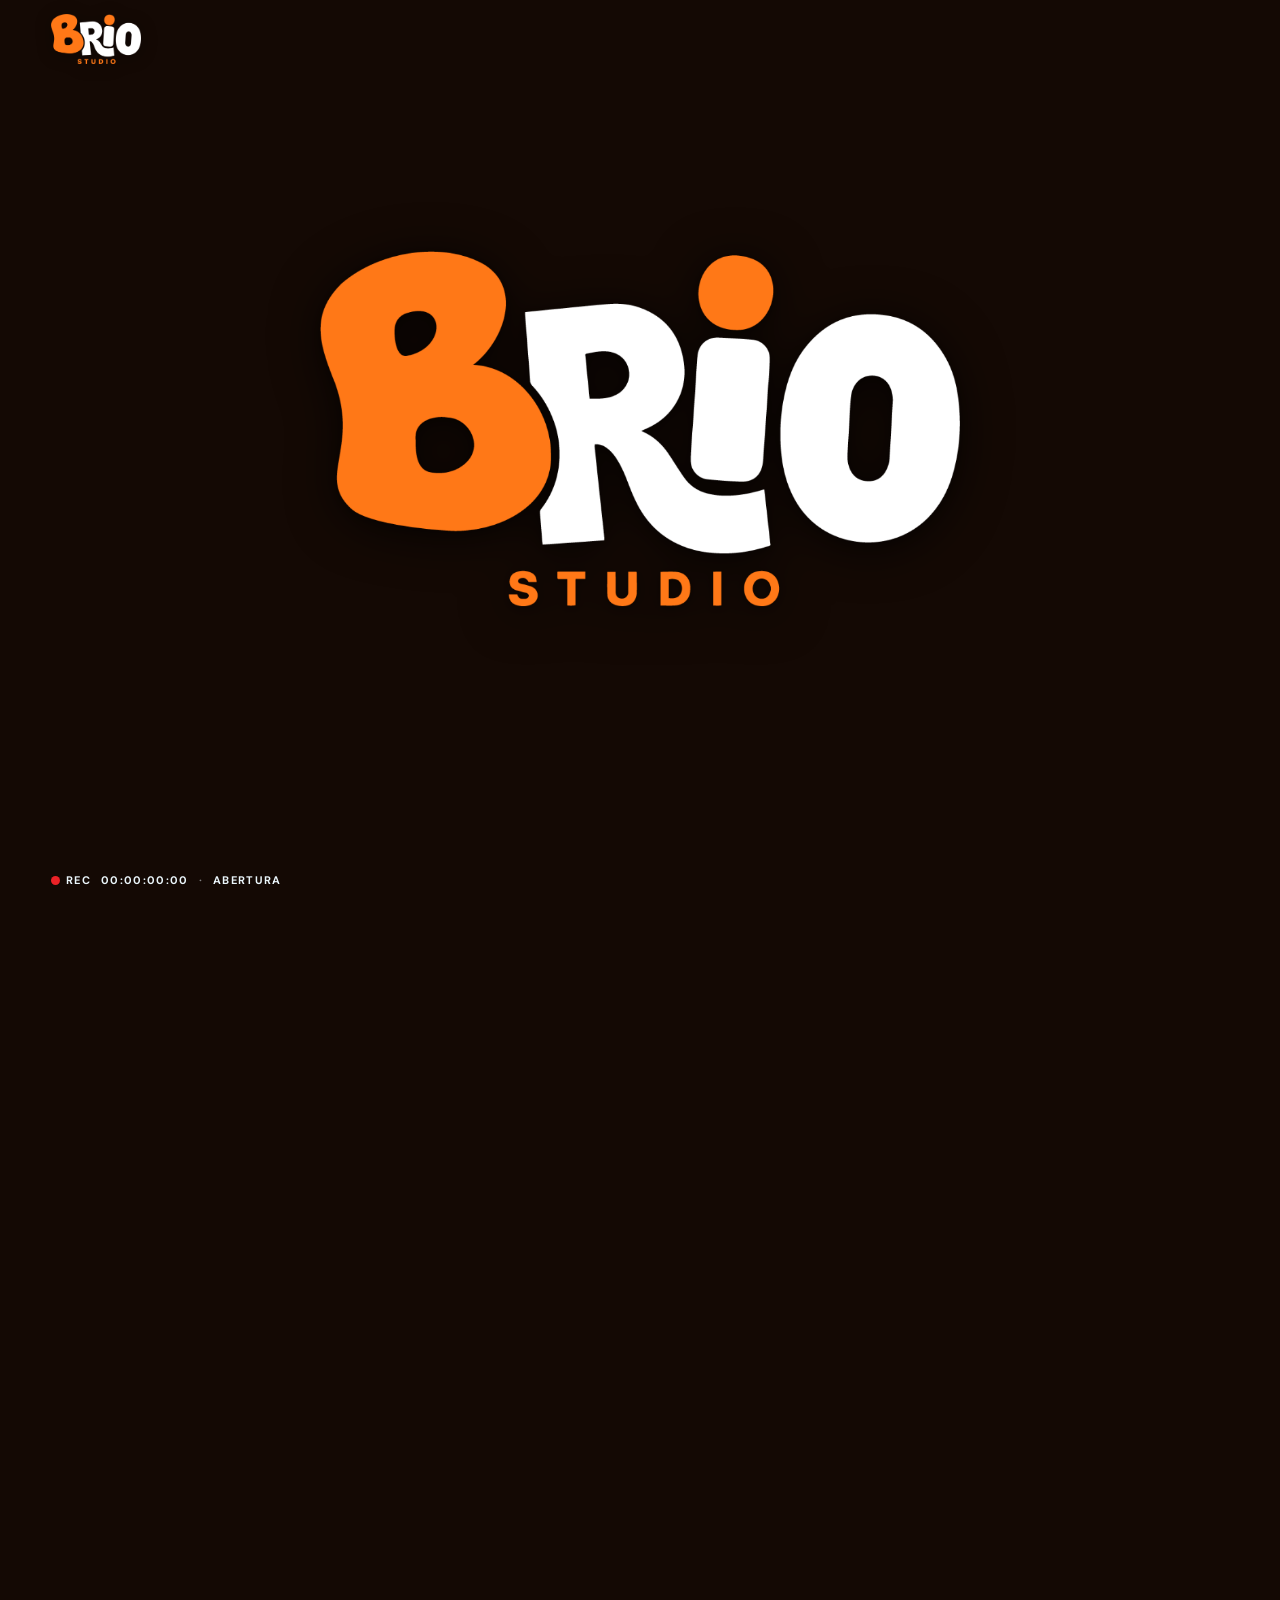
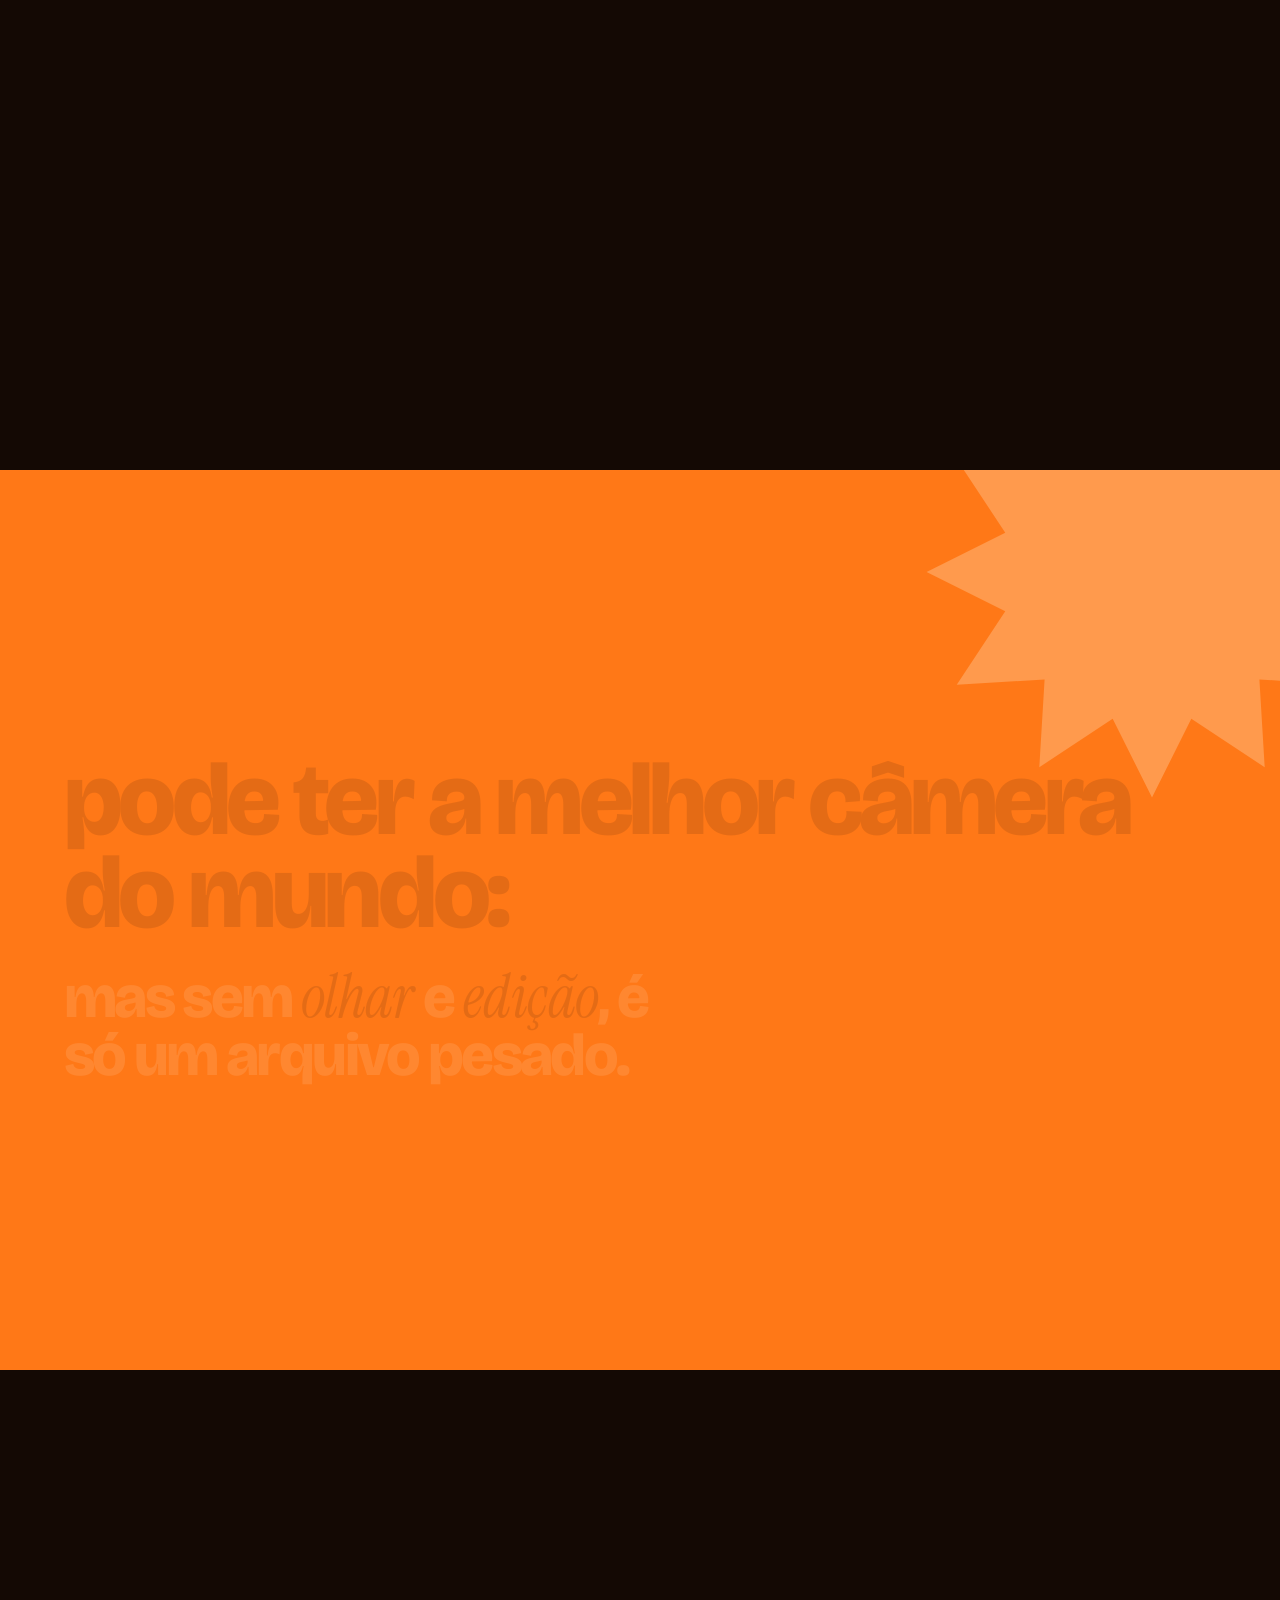
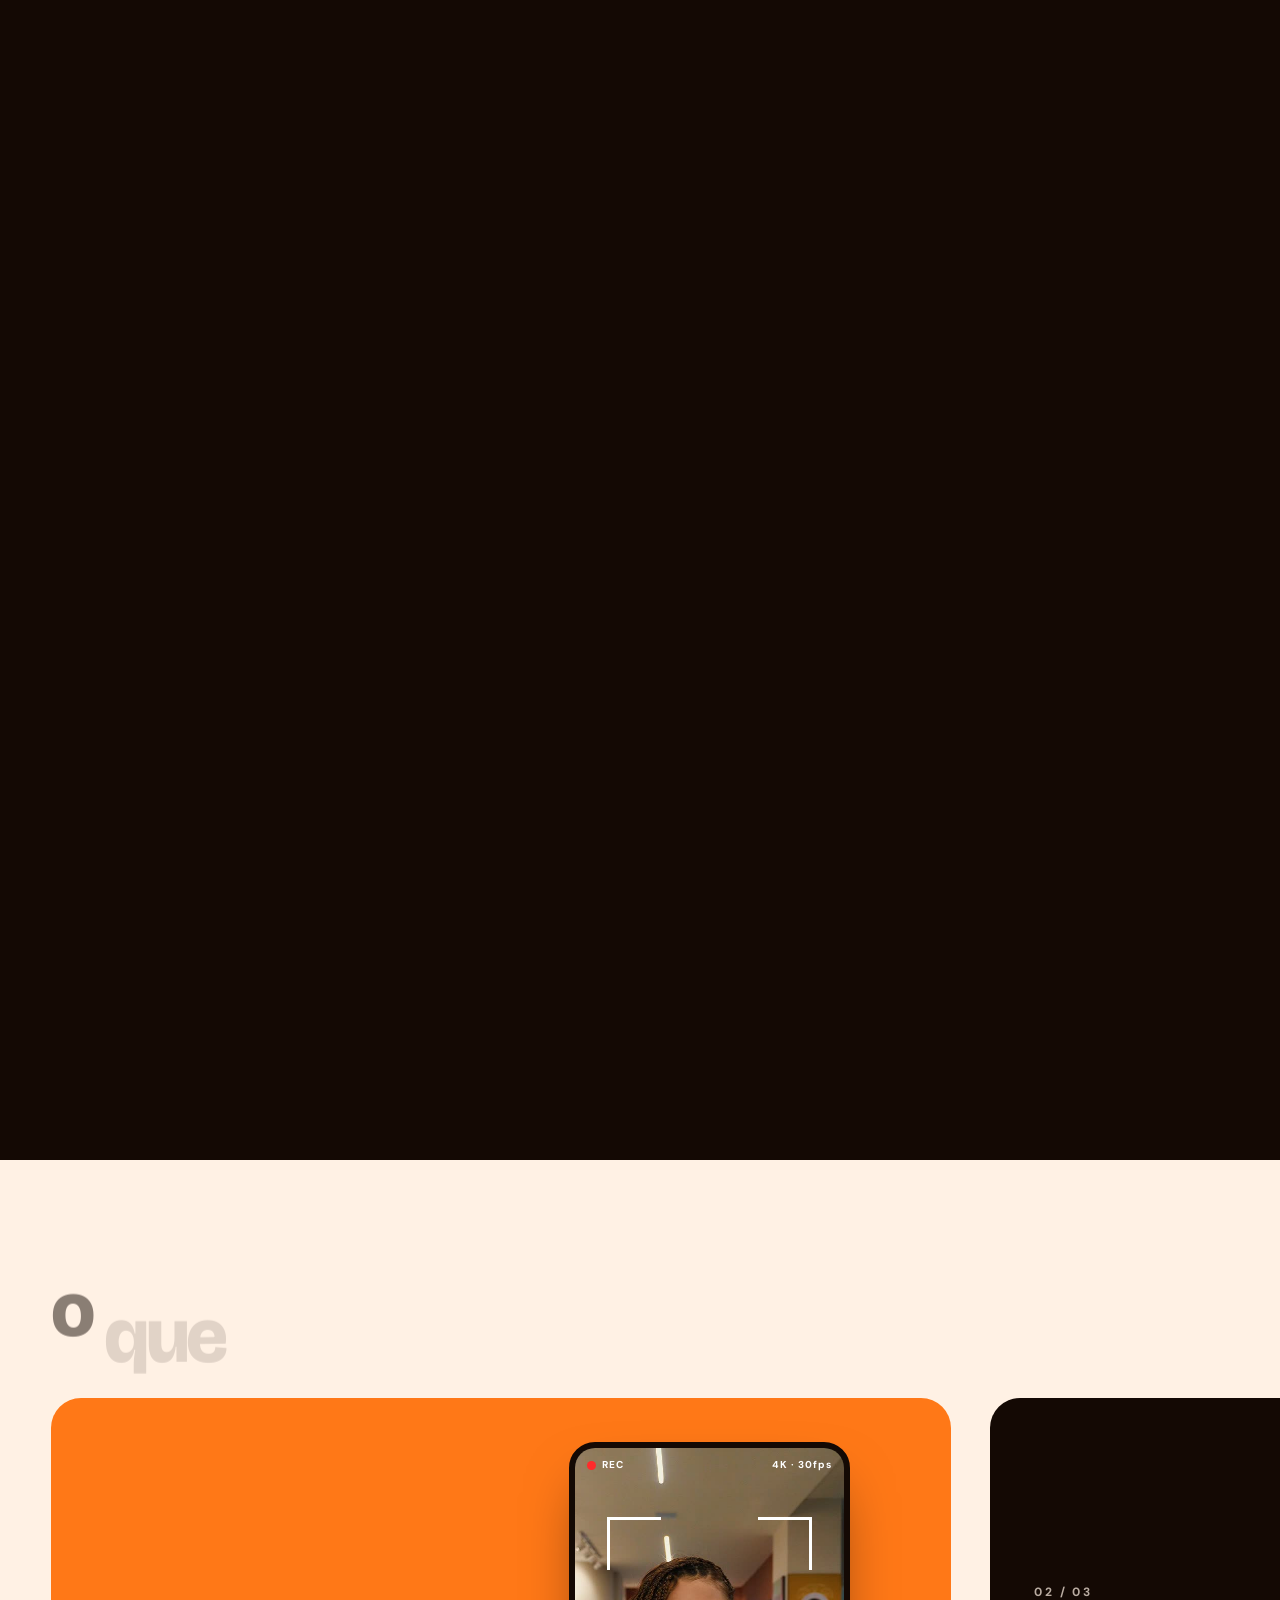
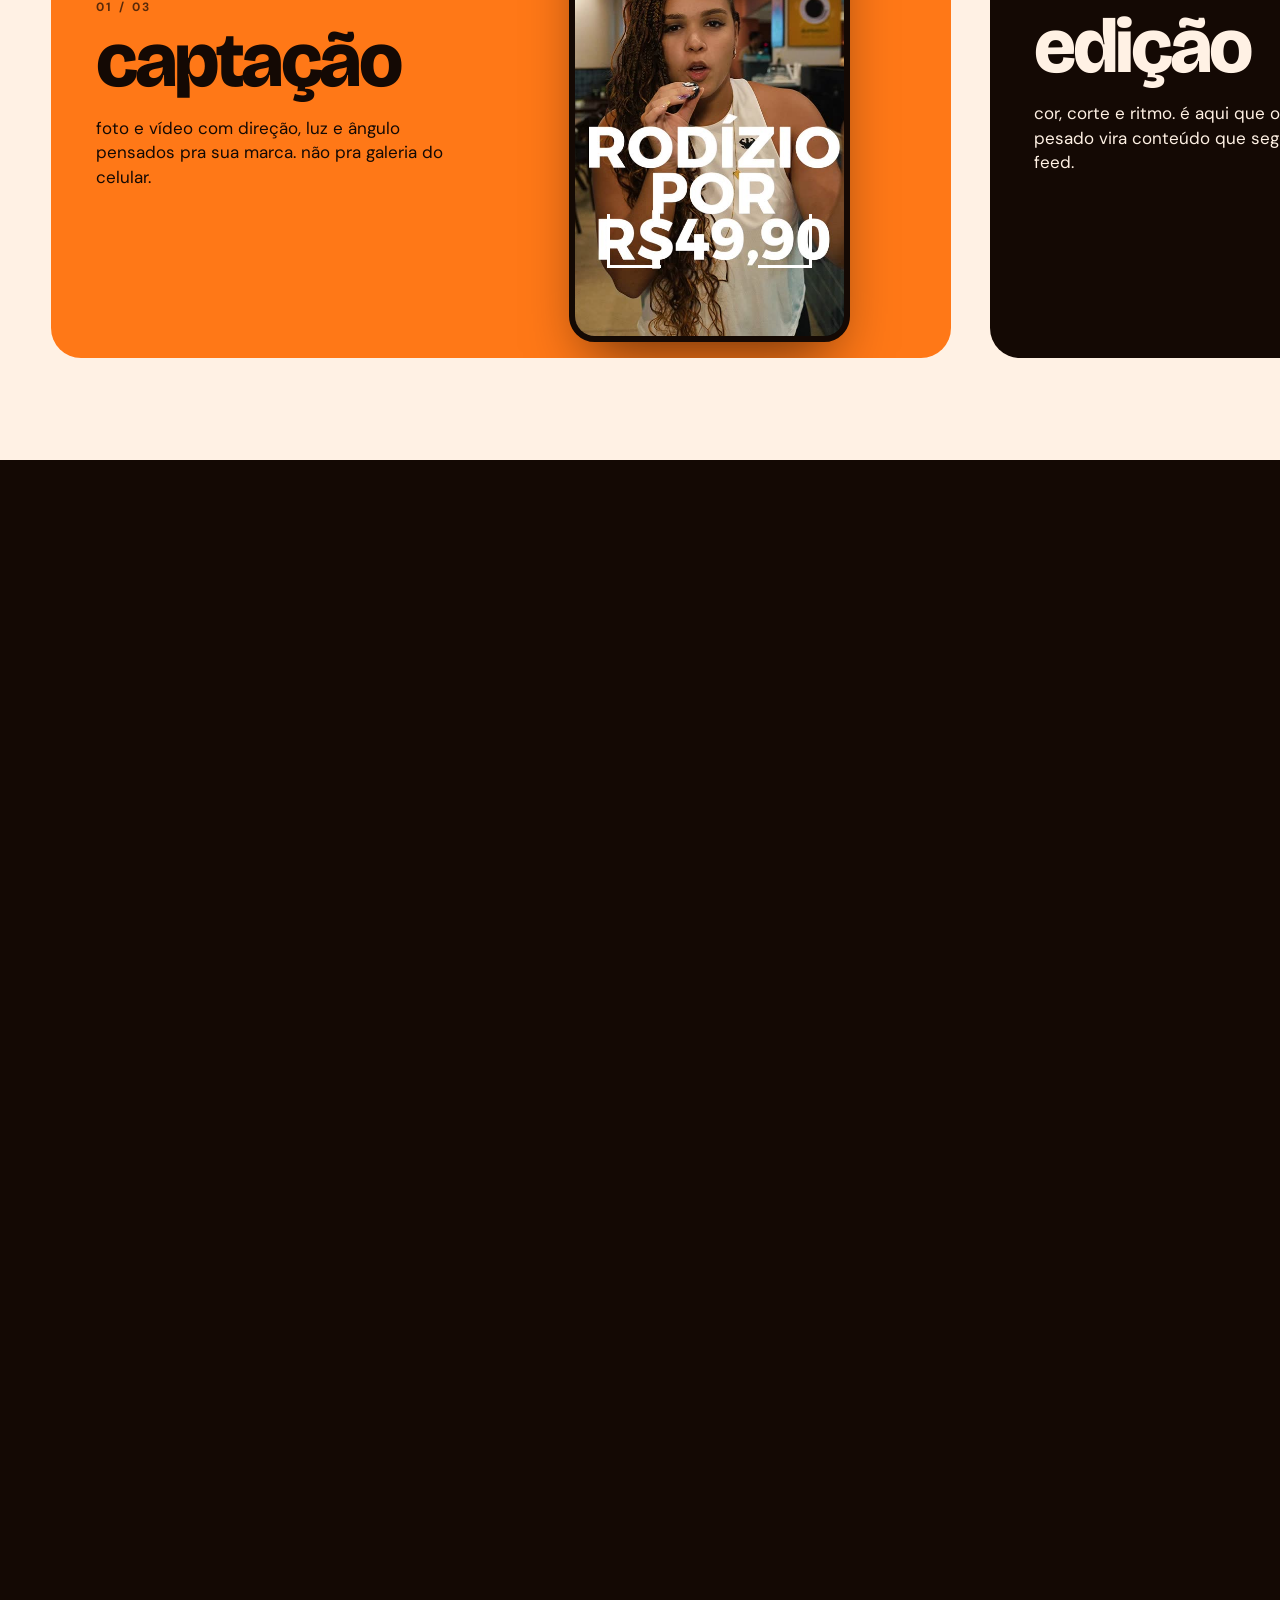
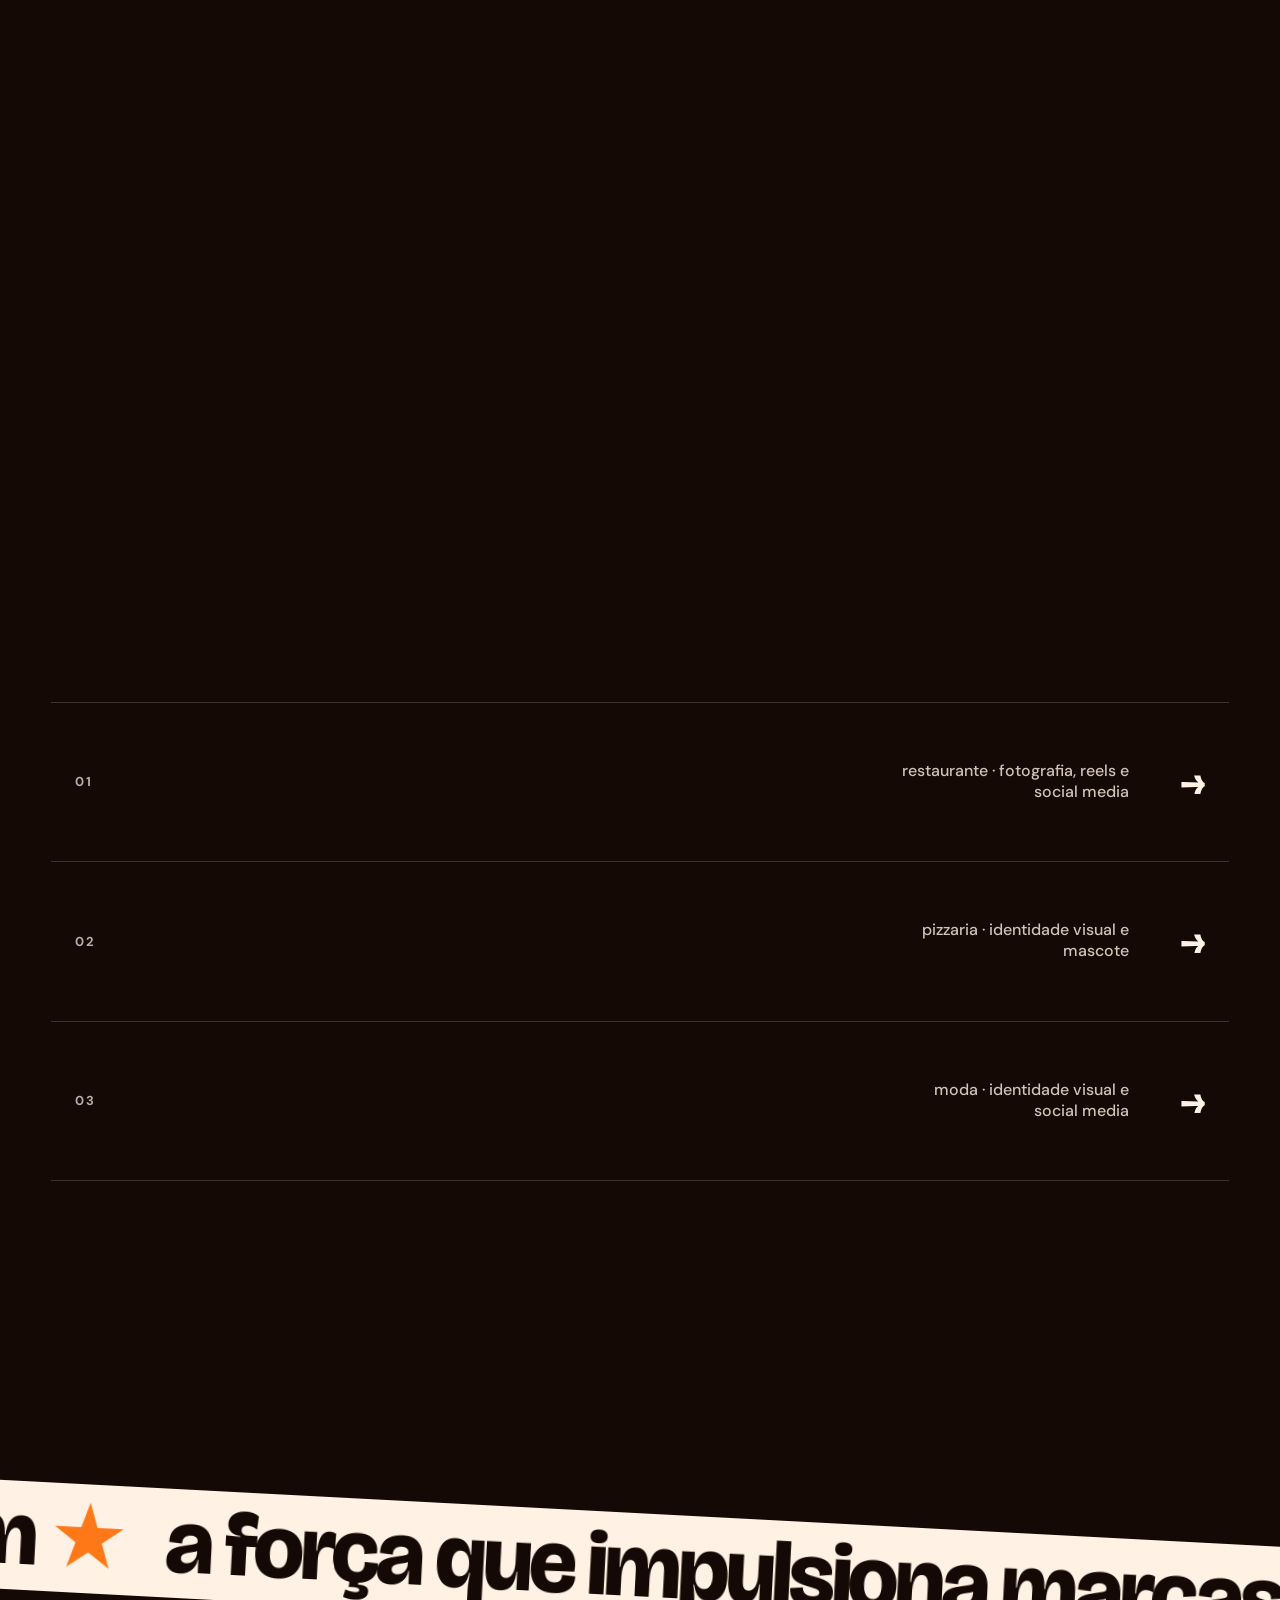
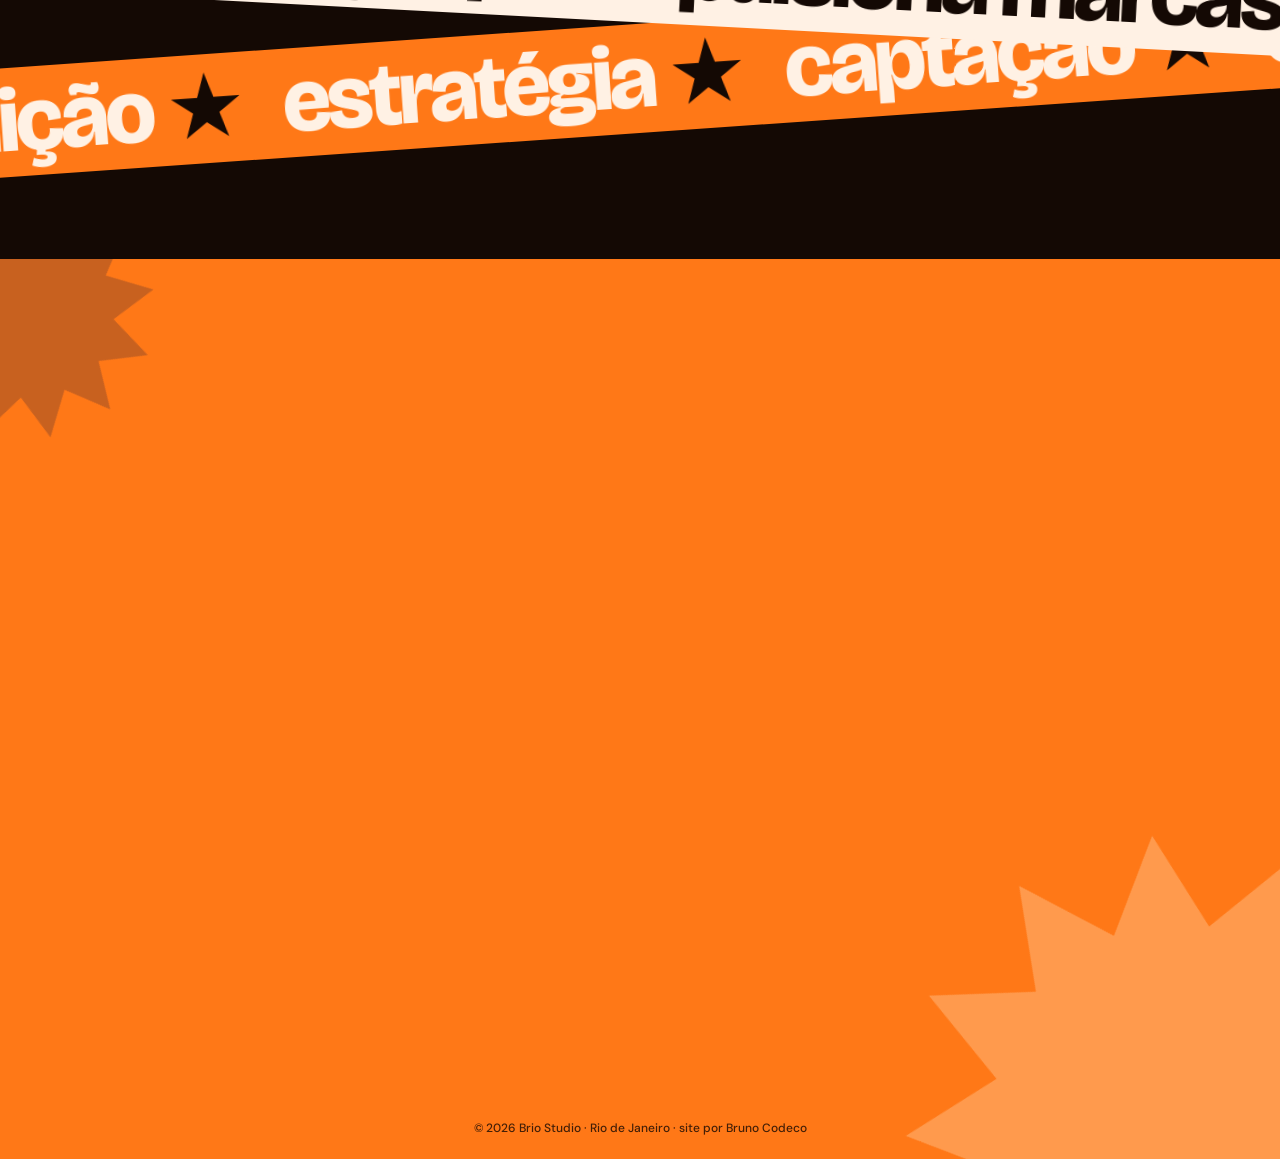
==== index.html @ 27ea2680 "primeira versão do site da Brio" ====
<!doctype html>
<html lang="pt-BR" class="no-js">
<head>
<meta charset="utf-8">
<meta name="viewport" content="width=device-width, initial-scale=1">
<title>Brio Studio · captação, edição e estratégia</title>
<meta name="description" content="Brio é a força que impulsiona marcas a se destacarem. Fotografia, vídeo, design e social media no Rio de Janeiro.">
<meta name="theme-color" content="#140904">
<meta property="og:title" content="Brio Studio · captação, edição e estratégia">
<meta property="og:description" content="Brio é a força que impulsiona marcas a se destacarem. Fotografia, vídeo, design e social media no Rio de Janeiro.">
<meta property="og:image" content="assets/img/globar-picanha-logo.webp">
<link rel="icon" href="assets/brand/brio-logo-claro.webp">
<link rel="preconnect" href="https://fonts.googleapis.com">
<link rel="preconnect" href="https://fonts.gstatic.com" crossorigin>
<link href="https://fonts.googleapis.com/css2?family=Bricolage+Grotesque:opsz,wght@12..96,500;12..96,700;12..96,800&family=Instrument+Serif:ital@0;1&family=DM+Sans:wght@400;500;700&family=Bagel+Fat+One&family=Shantell+Sans:wght@500;700&display=swap" rel="stylesheet">
<link rel="stylesheet" href="css/style.css">
<script>
  // conteúdo animado começa escondido só com JS; se nada rodar em 4s, mostra tudo parado
  document.documentElement.classList.replace('no-js', 'js');
  if (sessionStorage.getItem('brio-curtain')) document.documentElement.classList.add('via-curtain');
  setTimeout(() => { if (!document.documentElement.classList.contains('motion')) document.documentElement.classList.add('still'); }, 4000);
</script>
</head>
<body data-page="home">
<div class="curtain" data-curtain aria-hidden="true"><span data-curtain-name></span></div>
<div class="loader" data-loader aria-hidden="true">
  <i class="lb tl"></i><i class="lb tr"></i><i class="lb bl"></i><i class="lb br"></i>
  <div class="ld-rec"><b></b> REC</div>
  <div class="ld-tc" data-tc>00:00:00:00</div>
  <div class="ld-pct"><span data-pct>0</span>%</div>
  <div class="ld-foot">brio studio · rj</div>
</div>
<div class="progress" data-progress></div>
<a class="brand-chip" href="index.html" data-nav data-color="#140904" data-name="brio" aria-label="Brio Studio, página inicial"><img src="assets/brand/brio-logo-claro.webp" alt="" width="94" height="52"></a>

<div class="hud" aria-hidden="true"><span class="hud-rec"><b></b>REC</span><span data-hud-tc>00:00:00:00</span><span class="hud-sep">·</span><span data-hud-label>abertura</span></div>
<div class="cursor" data-cursor aria-hidden="true"><span data-cursor-text></span></div>
<img class="case-preview" data-preview alt="" aria-hidden="true">

<main id="top">

<section class="scene" id="opening" data-label="abertura" style="--len:230">
  <div class="stage">
    <div class="op-hero" data-hero>
      <picture>
        <source media="(min-width: 761px)" srcset="assets/img/globar-picanha-garfo.webp">
        <img src="assets/img/globar-picanha.webp" alt="Picanha na chapa com linguiça, foto da Brio para o Globar" fetchpriority="high">
      </picture>
    </div>
    <div class="op-cards">
      <figure class="op-card" data-card data-depth="1.2" style="--x:9%;--y:16%;--w:15vw;--r:-8deg"><img src="assets/img/globar-isca.webp" alt=""></figure>
      <figure class="op-card" data-card data-depth=".7" style="--x:75%;--y:9%;--w:13vw;--r:7deg"><img src="assets/img/mostarda-parma.webp" alt=""></figure>
      <figure class="op-card" data-card data-depth="1" style="--x:4%;--y:60%;--w:14vw;--r:6deg"><img src="assets/img/globar-pasteis.webp" alt=""></figure>
      <figure class="op-card" data-card data-depth="1.4" style="--x:80%;--y:56%;--w:15vw;--r:-6deg"><img src="assets/img/globar-fritas.webp" alt=""></figure>
      <figure class="op-card op-card-cut" data-card data-depth=".5" style="--x:22%;--y:74%;--w:10vw;--r:-6deg"><img src="assets/img/duda-sacola.webp" alt=""></figure>
      <figure class="op-card" data-card data-depth=".9" style="--x:66%;--y:80%;--w:11vw;--r:5deg"><img src="assets/img/mostarda-cliente.webp" alt=""></figure>
    </div>
    <div class="op-head" data-in>captação · edição · estratégia · rio de janeiro</div>
    <h1 class="op-logo" data-op-logo><img src="assets/brand/brio-logo-claro.webp" alt="Brio Studio" width="944" height="524"></h1>
    <p class="op-slogan" data-in data-op-slogan>a força que impulsiona marcas a <em>se destacarem</em></p>
    <div class="op-hint" data-in>role <i></i></div>
    <p class="op-caption" data-op-caption>esse post foi feito pela brio. <br>esse site também.</p>
  </div>
</section>

<section class="scene" id="manifesto" data-label="manifesto" style="--len:250">
  <div class="stage">
    <svg class="mf-star" data-mf-star viewBox="-100 -100 200 200" aria-hidden="true"><polygon data-star/></svg>
    <div class="mf-text">
      <p class="mf-a display" data-mf-a>pode ter a melhor câmera do mundo:</p>
      <p class="mf-b display" data-mf-b>mas sem <em>olhar</em> e <em>edição</em>, é só um <span class="mf-heavy">arquivo pesado.</span></p>
    </div>
    <div class="mf-file" data-mf-file aria-hidden="true"><span>IMG_0482.CR3</span><b data-mf-size>0 MB</b></div>
  </div>
</section>

<section class="scene" id="edicao" data-label="edição ao vivo" style="--len:360">
  <div class="stage">
    <div class="ed-wrap">
      <div class="ed-copy">
        <p class="kicker" data-in>edição ao vivo</p>
        <h2 class="display ed-title" data-ed-title>role pra <em>editar</em>.</h2>
        <div class="ed-panel" data-ed-panel>
          <div class="ed-panel-head"><span>ajustes</span><span class="ed-mode" data-roll="mode"><i class="roll-item">raw</i><i class="roll-item">editado</i></span></div>
          <div class="sl" data-sl="exp" data-from="-1.20" data-to="0.35" data-fix="2"><span>exposição</span><b>-1.20</b><i class="tr"><i class="fill"></i><i class="knob"></i></i></div>
          <div class="sl" data-sl="con" data-from="-40" data-to="25" data-fix="0"><span>contraste</span><b>-40</b><i class="tr"><i class="fill"></i><i class="knob"></i></i></div>
          <div class="sl" data-sl="sat" data-from="-65" data-to="18" data-fix="0"><span>saturação</span><b>-65</b><i class="tr"><i class="fill"></i><i class="knob"></i></i></div>
          <div class="sl" data-sl="tmp" data-from="4300" data-to="5600" data-fix="0" data-unit="K"><span>temperatura</span><b>4300K</b><i class="tr"><i class="fill"></i><i class="knob"></i></i></div>
          <div class="sl" data-sl="rot" data-from="-5.0" data-to="0.0" data-fix="1" data-unit="°"><span>endireitar</span><b>-5.0°</b><i class="tr"><i class="fill"></i><i class="knob"></i></i></div>
          <div class="histo" data-histo aria-hidden="true"></div>
        </div>
      </div>
      <div class="ed-photo" data-ed-photo>
        <div class="ed-frame"><img src="assets/img/globar-fritas.webp" alt="Fritas com cheddar e bacon sobre a bandeira do Brasil, foto do Globar" data-ed-img><div class="ed-grid" data-ed-grid><i></i><i></i><i></i><i></i></div></div>
        <span class="ed-stamp" data-ed-stamp>editado ✓</span>
        <p class="ed-q" data-ed-q>desliza e me diz: <em>é o mesmo prato?</em> 👀</p>
      </div>
    </div>
  </div>
</section>

<section class="scene" id="servicos" data-label="serviços" style="--len:440">
  <div class="stage">
    <h2 class="sv-title display" data-sv-title>o que eu <em>faço?</em></h2>
    <div class="track" data-track>
      <article class="panel p-cap" data-panel="cap">
        <div class="p-txt"><span class="p-num">01 / 03</span><h3 class="display">captação</h3><p>foto e vídeo com direção, luz e ângulo pensados pra sua marca. não pra galeria do celular.</p></div>
        <div class="p-viz">
          <div class="phone" data-cursor-label="play">
            <video data-video muted playsinline loop preload="none" poster="assets/video/reel-rodizio.jpg"><source src="assets/video/reel-rodizio.mp4" type="video/mp4"></video>
            <div class="vf-hud"><span class="rec"><b></b>REC</span><span>4K · 30fps</span></div>
            <i class="vf-br tl" data-vfbr></i><i class="vf-br tr" data-vfbr></i><i class="vf-br bl" data-vfbr></i><i class="vf-br br" data-vfbr></i>
          </div>
        </div>
      </article>
      <article class="panel p-ed" data-panel="ed">
        <div class="p-txt"><span class="p-num">02 / 03</span><h3 class="display">edição</h3><p>cor, corte e ritmo. é aqui que o arquivo pesado vira conteúdo que segura o dedo no feed.</p></div>
        <div class="p-viz">
          <div class="ba" data-ba>
            <img class="ba-raw" src="assets/img/globar-pastel-queijo.webp" alt="">
            <img class="ba-ed" data-ba-ed src="assets/img/globar-pastel-queijo.webp" alt="Pastel de queijo esticando, foto editada">
            <span class="ba-tag l">antes</span><span class="ba-tag r">depois</span>
            <i class="ba-handle" data-ba-handle></i>
          </div>
        </div>
      </article>
      <article class="panel p-est" data-panel="est">
        <div class="p-txt"><span class="p-num">03 / 03</span><h3 class="display">estratégia</h3><p>feed com intenção: identidade, calendário e conteúdo que conversa com quem compra de você.</p></div>
        <div class="p-viz">
          <div class="phone phone-feed"><div class="feed" data-feed><img src="assets/img/globar-instagram.webp" alt="Perfil do Instagram do Globar Restaurante"></div></div>
          <div class="stat" data-stat><small>@globarrestaurante_</small><strong data-count="2442">0</strong><span>seguidores</span></div>
        </div>
      </article>
    </div>
  </div>
</section>

<section class="flow cases" id="cases" data-label="cases">
  <header class="cs-head">
    <p class="kicker" data-cs-in>portfólio</p>
    <h2 class="display" data-cs-title>escolhe um <em>case.</em></h2>
    <p class="cs-sub" data-cs-in>cada marca tem a sua própria história. clica pra entrar.</p>
  </header>
  <nav class="cs-list" aria-label="Cases">
    <a class="case-row" data-nav data-row data-color="#2B1208" data-name="globar" data-preview-src="assets/img/globar-picanha-garfo.webp" href="cases/globar.html" style="--c:#FF7817;--t:#140904">
      <span class="cr-n">01</span>
      <span class="cr-name display">globar</span>
      <span class="cr-tags">restaurante · fotografia, reels e social media</span>
      <img class="cr-thumb" src="assets/img/globar-picanha.webp" alt="">
      <span class="cr-go" aria-hidden="true">→</span>
    </a>
    <a class="case-row" data-nav data-row data-color="#E3AE2F" data-name="mostarda" data-preview-src="assets/img/mostarda-mockups.webp" href="cases/mostarda.html" style="--c:#E3AE2F;--t:#220D08">
      <span class="cr-n">02</span>
      <span class="cr-name display">mostarda</span>
      <span class="cr-tags">pizzaria · identidade visual e mascote</span>
      <img class="cr-thumb" src="assets/brand/grao-piscando.webp" alt="">
      <span class="cr-go" aria-hidden="true">→</span>
    </a>
    <a class="case-row" data-nav data-row data-color="#6F1B27" data-name="duda borgue" data-preview-src="assets/img/duda-post-2.webp" href="cases/duda-borgue.html" style="--c:#6F1B27;--t:#EDD4C4">
      <span class="cr-n">03</span>
      <span class="cr-name display">duda borgue</span>
      <span class="cr-tags">moda · identidade visual e social media</span>
      <img class="cr-thumb" src="assets/img/duda-sacola.webp" alt="">
      <span class="cr-go" aria-hidden="true">→</span>
    </a>
  </nav>
</section>

<section class="bands" id="faixas" data-label="brio" aria-hidden="true">
  <div class="band b1 display" data-band="1"></div>
  <div class="band b2 display" data-band="-1"></div>
</section>

<section class="closing" id="contato" data-label="contato">
  <svg class="cl-star s1" data-cl-star viewBox="-100 -100 200 200" aria-hidden="true"><polygon data-star/></svg>
  <svg class="cl-star s2" data-cl-star viewBox="-100 -100 200 200" aria-hidden="true"><polygon data-star/></svg>
  <div class="cl-inner">
    <p class="cl-prazer" data-cl-chars>prazer,</p>
    <p class="cl-sou display" data-cl-chars>sou a Clara</p>
    <svg class="cl-line" viewBox="0 0 560 28" preserveAspectRatio="none" aria-hidden="true"><path data-cl-line pathLength="1" d="M8 18 C 120 4, 260 26, 380 12 S 520 8, 552 16"/></svg>
    <div class="cl-roles"><span data-role>fotógrafa</span><span data-role>designer</span><span data-role>social media</span></div>
    <div class="cl-ctas">
      <a class="cta" data-cta href="https://ig.me/m/creativebrio" target="_blank" rel="noopener" data-cursor-label="oi!">vem conhecer a BRIO
        <svg viewBox="0 0 24 24" fill="none" stroke="currentColor" stroke-width="2.5" stroke-linecap="round" stroke-linejoin="round"><path d="M5 12h14M13 6l6 6-6 6"/></svg></a>
      <a class="cta ghost" data-cta href="https://www.instagram.com/creativebrio/" target="_blank" rel="noopener">@creativebrio</a>
    </div>
  </div>
  <footer>© 2026 Brio Studio · Rio de Janeiro · site por Bruno Codeco</footer>
</section>

</main>

<script src="js/vendor/gsap.min.js"></script>
<script src="js/vendor/ScrollTrigger.min.js"></script>
<script src="js/vendor/SplitText.min.js"></script>
<script src="js/vendor/CustomEase.min.js"></script>
<script src="js/vendor/lenis.min.js"></script>
<script src="js/main.js"></script>
</body>
</html>
---- css/style.css ----
/* =========================================================
   BRIO STUDIO — site de scroll animado
   Tokens da marca + estrutura de cenas (seção alta + palco sticky)
   ========================================================= */
:root{
  --orange:#FF7817; --orange-2:#FF9A4D; --burnt:#C8611F;
  --night:#140904; --brown:#2B1208; --brown-2:#4A2210;
  --cream:#FFF1E4; --ink:#120904;
  /* mostarda */
  --ms-yellow:#E3AE2F; --ms-red:#B33B1B; --ms-dark:#220D08; --ms-cream:#EDDDCC;
  /* duda borgue */
  --db-wine:#6F1B27; --db-blush:#EDD4C4;

  --display:"Bricolage Grotesque","Arial Black",system-ui,sans-serif;
  --serif:"Instrument Serif",Georgia,serif;
  --body:"DM Sans",system-ui,sans-serif;
  --gutter:clamp(16px,4vw,56px);
}
*{box-sizing:border-box;margin:0;padding:0}
html{background:var(--night);-webkit-text-size-adjust:100%}
html.lenis,html.lenis body{height:auto}
.lenis.lenis-smooth{scroll-behavior:auto!important}
body{font-family:var(--body);color:var(--cream);background:var(--night);overflow-x:clip;-webkit-font-smoothing:antialiased}
img,video{display:block;max-width:100%}
a{color:inherit}
em{font-family:var(--serif);font-style:italic;font-weight:400;letter-spacing:-.01em}
.display{font-family:var(--display);font-weight:800;letter-spacing:-.045em;line-height:.9}
.kicker{font:700 12px/1 var(--body);letter-spacing:.2em;text-transform:uppercase;color:var(--orange)}

/* ---------- cena = seção alta; palco = sticky do tamanho da tela ---------- */
.scene{position:relative;height:calc(var(--len) * 1vh)}
.stage{position:sticky;top:0;height:100vh;height:100svh;overflow:hidden;will-change:transform}
.scene,.bands,.closing,.flow{position:relative}

/* conteúdo que entra animado começa escondido (só com JS) */
.js [data-in]{visibility:hidden}
.still [data-in]{visibility:visible!important}

/* ---------- loader ---------- */
.loader{position:fixed;inset:0;z-index:100;background:var(--night);color:var(--cream);display:grid;place-items:center}
.loader .lb{position:absolute;width:clamp(28px,5vw,56px);aspect-ratio:1;border:2px solid var(--cream);opacity:.85}
.lb.tl{top:6vh;left:6vw;border-right:0;border-bottom:0}.lb.tr{top:6vh;right:6vw;border-left:0;border-bottom:0}
.lb.bl{bottom:6vh;left:6vw;border-right:0;border-top:0}.lb.br{bottom:6vh;right:6vw;border-left:0;border-top:0}
.ld-rec{position:absolute;top:calc(6vh + 14px);left:calc(6vw + 16px);font:700 12px/1 var(--body);letter-spacing:.14em;display:flex;align-items:center;gap:8px}
.ld-rec b,.hud-rec b,.rec b{width:9px;height:9px;border-radius:50%;background:#ff2b2b;display:block;animation:blink 1s steps(2) infinite}
.ld-tc{font:800 clamp(2.4rem,9vw,7rem)/1 var(--display);letter-spacing:-.03em;font-variant-numeric:tabular-nums}
.ld-pct{position:absolute;bottom:calc(6vh + 14px);right:calc(6vw + 16px);font:700 13px/1 var(--body);font-variant-numeric:tabular-nums}
.ld-foot{position:absolute;bottom:calc(6vh + 14px);left:calc(6vw + 16px);font:500 12px/1 var(--body);letter-spacing:.14em;text-transform:uppercase;opacity:.6}
@keyframes blink{50%{opacity:0}}
.still .loader,.reduce .loader{display:none}

/* ---------- UI fixa ---------- */
.progress{position:fixed;inset:0 0 auto 0;height:3px;background:var(--orange);transform-origin:0 50%;transform:scaleX(0);z-index:60}
.brand-chip{position:fixed;top:14px;left:var(--gutter);z-index:60;display:block;width:clamp(64px,7vw,94px);mix-blend-mode:normal}
.brand-chip img{width:100%;height:auto;filter:drop-shadow(0 2px 8px rgba(0,0,0,.35))}
.hud{position:fixed;bottom:14px;left:var(--gutter);z-index:60;display:flex;gap:10px;align-items:center;font:700 11px/1 var(--body);letter-spacing:.12em;text-transform:uppercase;color:#fff;mix-blend-mode:difference;font-variant-numeric:tabular-nums}
.hud-rec{display:flex;gap:6px;align-items:center}
.hud-sep{opacity:.5}
.cursor{position:fixed;left:0;top:0;z-index:90;width:14px;height:14px;margin:-7px 0 0 -7px;border-radius:99px;background:var(--orange);pointer-events:none;display:grid;place-items:center;font:800 12px/1 var(--body);color:var(--night);opacity:0;transition:width .3s,height .3s,margin .3s}
.cursor.big{width:74px;height:74px;margin:-37px 0 0 -37px}
.cursor span{opacity:0;transition:opacity .2s}.cursor.big span{opacity:1}
@media (hover:none){.cursor{display:none}}

/* ---------- 01 abertura ---------- */
#opening .stage{background:var(--night)}
.op-hero{position:absolute;inset:0;z-index:1;clip-path:inset(50% 50% 50% 50% round 28px)}
.op-hero picture,.op-hero img{display:block;width:100%;height:100%}
.op-hero img{object-fit:cover;transform:scale(1.12)}
.op-hero::after{content:"";position:absolute;inset:0;background:radial-gradient(ellipse at center,rgba(20,9,4,.15),rgba(20,9,4,.55));opacity:var(--shade,0)}
.op-cards{position:absolute;inset:0;z-index:2}
.op-card{position:absolute;left:var(--x);top:var(--y);width:var(--w);aspect-ratio:4/5;border-radius:14px;overflow:hidden;rotate:var(--r);box-shadow:0 24px 50px -18px rgba(0,0,0,.7)}
.op-card img{width:100%;height:100%;object-fit:cover}
.op-card-cut{aspect-ratio:auto;overflow:visible;border-radius:0;box-shadow:none;filter:drop-shadow(0 22px 30px rgba(0,0,0,.6))}
.op-card-cut img{height:auto;object-fit:contain}
.op-head{position:absolute;top:clamp(20px,4.5vh,40px);left:0;right:0;text-align:center;z-index:4;font:700 11px/1 var(--body);letter-spacing:.22em;text-transform:uppercase;color:var(--orange)}
.op-logo{position:absolute;left:50%;top:50%;z-index:4;width:min(56vw,640px);translate:-50% -56%}
.op-logo img{width:100%;height:auto;filter:drop-shadow(0 6px 24px rgba(0,0,0,.55)) drop-shadow(0 2px 4px rgba(0,0,0,.4))}
.op-slogan{position:absolute;left:0;right:0;top:calc(50% + min(18vw,200px));text-align:center;z-index:4;text-shadow:0 2px 12px rgba(0,0,0,.8);font:500 clamp(16px,2vw,22px)/1.3 var(--body);padding:0 16px}
.op-slogan em{color:var(--orange);font-size:1.25em}
.op-hint{position:absolute;bottom:clamp(40px,7vh,64px);left:0;right:0;z-index:4;display:flex;flex-direction:column;align-items:center;gap:8px;font:700 11px/1 var(--body);letter-spacing:.22em;text-transform:uppercase;opacity:.75}
.op-hint i{width:1px;height:30px;background:currentColor;animation:hint 1.6s ease-in-out infinite;transform-origin:top}
@keyframes hint{0%{transform:scaleY(0)}50%{transform:scaleY(1)}100%{transform:scaleY(0);transform-origin:bottom}}
.op-caption{position:absolute;right:var(--gutter);bottom:clamp(48px,9vh,90px);z-index:4;text-align:right;font:500 clamp(15px,1.6vw,19px)/1.35 var(--body);opacity:0;text-shadow:0 2px 14px rgba(0,0,0,.6)}

/* ---------- 02 manifesto ---------- */
#manifesto .stage{background:var(--orange);color:var(--brown);display:grid;place-items:center}
.mf-text{width:min(1180px,90vw);position:relative;z-index:2}
.mf-a{font-size:clamp(2.8rem,8vw,8.2rem)}
.mf-b{font-size:clamp(1.9rem,4.6vw,4.6rem);margin-top:.5em;color:var(--cream);max-width:17ch;line-height:.98}
.mf-b em{color:var(--brown)}
.mf-heavy{display:inline-block}
.mf-star{position:absolute;width:min(46vw,460px);right:-8vw;top:-10vw;fill:var(--orange-2);z-index:1}
.mf-file{position:absolute;right:clamp(16px,8vw,120px);bottom:clamp(40px,10vh,110px);z-index:3;background:var(--cream);color:var(--brown);border-radius:14px;padding:14px 16px;min-width:190px;box-shadow:0 20px 40px -14px rgba(43,18,8,.55);transform-origin:50% 100%;font:700 12px/1.2 var(--body);display:flex;flex-direction:column;gap:6px}
.mf-file b{font:800 clamp(1.6rem,3vw,2.4rem)/1 var(--display);letter-spacing:-.03em;font-variant-numeric:tabular-nums}

/* ---------- 03 edição ao vivo ---------- */
#edicao .stage{background:var(--ink);display:grid;place-items:center}
.ed-wrap{width:min(1180px,92vw);display:grid;grid-template-columns:1fr minmax(0,.9fr);gap:clamp(24px,5vw,72px);align-items:center}
.ed-title{font-size:clamp(2.6rem,6vw,5.8rem);margin:.25em 0 .45em}
.ed-title em{color:var(--orange)}
.ed-panel{background:#1f120b;border:1px solid #3a2416;border-radius:18px;padding:18px 20px;display:grid;gap:12px;max-width:440px}
.ed-panel-head{display:flex;justify-content:space-between;font:700 11px/1 var(--body);letter-spacing:.18em;text-transform:uppercase;color:#bfa898}
.ed-mode{color:var(--orange);justify-items:end}
.sl{display:grid;grid-template-columns:1fr auto;gap:6px 10px;font:500 13px/1 var(--body);color:#e8d8cb}
.sl b{font:700 13px/1 var(--body);font-variant-numeric:tabular-nums;color:var(--cream)}
.sl .tr{grid-column:1/-1;position:relative;height:4px;border-radius:9px;background:#3d281b;display:block}
.sl .fill{position:absolute;inset:0;border-radius:9px;background:var(--orange);transform-origin:0 50%;transform:scaleX(0);display:block}
.sl .knob{position:absolute;top:50%;left:0;width:14px;height:14px;margin:-7px 0 0 -7px;border-radius:50%;background:var(--cream);box-shadow:0 0 0 3px rgba(255,120,23,.35);display:block}
.histo{height:46px;display:flex;align-items:flex-end;gap:2px;margin-top:4px}
.histo i{flex:1;height:100%;background:linear-gradient(var(--orange),#ffb27a);border-radius:2px 2px 0 0;transform-origin:50% 100%;opacity:.85;display:block}
.ed-photo{position:relative;justify-self:center;height:min(78svh,720px);aspect-ratio:2/3;max-width:100%}
.ed-frame{position:absolute;inset:0;border-radius:18px;overflow:hidden;background:#000}
.ed-frame img{width:100%;height:100%;object-fit:cover;transform-origin:50% 50%}
.ed-grid{position:absolute;inset:0;pointer-events:none}
.ed-grid i{position:absolute;background:rgba(255,255,255,.55)}
.ed-grid i:nth-child(1){left:33.3%;top:0;bottom:0;width:1px}.ed-grid i:nth-child(2){left:66.6%;top:0;bottom:0;width:1px}
.ed-grid i:nth-child(3){top:33.3%;left:0;right:0;height:1px}.ed-grid i:nth-child(4){top:66.6%;left:0;right:0;height:1px}
.ed-stamp{position:absolute;top:-18px;right:-18px;z-index:3;background:var(--orange);color:var(--night);font:800 clamp(16px,1.8vw,22px)/1 var(--display);padding:16px 18px;border-radius:99px;box-shadow:0 10px 30px rgba(0,0,0,.4)}
.ed-q{position:absolute;left:-12%;bottom:6%;z-index:3;background:var(--cream);color:var(--night);font:700 clamp(14px,1.6vw,18px)/1.25 var(--body);padding:14px 18px;border-radius:14px;max-width:240px;box-shadow:0 14px 30px rgba(0,0,0,.4)}
.ed-q em{color:var(--burnt);font-size:1.15em}

/* roll text (troca de palavra rolando, estilo slot machine) */
[data-roll]{display:inline-grid;overflow:hidden;vertical-align:bottom}
.roll-item{grid-area:1/1;font-style:normal;white-space:nowrap}
[data-roll] .roll-item:not(:first-child){transform:translateY(110%)}

/* ---------- 04 serviços ---------- */
#servicos .stage{background:var(--cream);color:var(--night)}
.sv-title{position:absolute;top:clamp(54px,9vh,92px);left:var(--gutter);z-index:3;font-size:clamp(2.6rem,6vw,5.6rem)}
.sv-title em{color:var(--orange)}
.track{position:absolute;top:0;bottom:0;left:0;display:flex;align-items:center;gap:clamp(18px,3vw,40px);padding:clamp(100px,15vh,150px) 12vw 0 var(--gutter);will-change:transform}
.panel{flex:0 0 auto;width:min(80vw,900px);height:min(66svh,560px);border-radius:30px;position:relative;overflow:hidden;display:grid;grid-template-columns:1fr 1fr;align-items:center;gap:24px;padding:clamp(20px,3.5vw,48px)}
.p-cap{background:var(--orange);color:var(--night)}
.p-ed{background:var(--night);color:var(--cream)}
.p-est{background:var(--brown);color:var(--cream)}
.p-num{font:700 12px/1 var(--body);letter-spacing:.2em;opacity:.7}
.panel h3{font-size:clamp(2.8rem,6vw,5.8rem);margin:.15em 0 .25em}
.panel p{font-size:clamp(14px,1.4vw,17px);line-height:1.45;max-width:30ch}
.p-viz{position:relative;height:100%;display:grid;place-items:center}
.phone{position:relative;height:100%;max-height:500px;aspect-ratio:9/16;border-radius:26px;overflow:hidden;background:#000;border:6px solid var(--night);box-shadow:0 30px 60px -20px rgba(0,0,0,.6)}
.phone video{width:100%;height:100%;object-fit:cover}
.vf-hud{position:absolute;top:12px;left:12px;right:12px;display:flex;justify-content:space-between;font:700 10px/1 var(--body);color:#fff;letter-spacing:.1em}
.rec{display:flex;gap:6px;align-items:center}
.vf-br{position:absolute;width:20%;aspect-ratio:1;border:3px solid #fff}
.vf-br.tl{top:14%;left:12%;border-right:0;border-bottom:0}.vf-br.tr{top:14%;right:12%;border-left:0;border-bottom:0}
.vf-br.bl{bottom:14%;left:12%;border-right:0;border-top:0}.vf-br.br{bottom:14%;right:12%;border-left:0;border-top:0}
.ba{position:relative;height:100%;max-height:480px;aspect-ratio:3/2.4;max-width:100%;border-radius:18px;overflow:hidden}
.ba img{position:absolute;inset:0;width:100%;height:100%;object-fit:cover}
.ba-raw{filter:grayscale(.75) contrast(.75) brightness(.85)}
.ba-ed{clip-path:inset(0 0 0 100%);filter:saturate(1.15) contrast(1.05)}
.ba-tag{position:absolute;top:12px;z-index:2;font:700 11px/1 var(--body);letter-spacing:.12em;text-transform:uppercase;padding:7px 9px;border-radius:7px;background:var(--night);color:var(--cream)}
.ba-tag.l{left:12px}.ba-tag.r{right:12px;background:var(--orange);color:var(--night)}
.ba-handle{position:absolute;top:0;bottom:0;left:100%;width:3px;background:#fff;z-index:2}
.ba-handle::after{content:"↔";position:absolute;top:50%;left:50%;translate:-50% -50%;width:40px;height:40px;border-radius:50%;background:#fff;color:var(--night);display:grid;place-items:center;font:800 15px/1 var(--body)}
.phone-feed .feed{position:absolute;inset:0;overflow:hidden}
.phone-feed .feed img{width:100%;height:auto}
.stat{position:absolute;right:-2%;bottom:10%;background:var(--cream);color:var(--night);border-radius:16px;padding:12px 16px;box-shadow:0 16px 30px -10px rgba(0,0,0,.5);font:700 12px/1.2 var(--body);display:grid;gap:4px}
.stat small{font-size:11px;opacity:.7}
.stat strong{font:800 clamp(1.8rem,3vw,2.6rem)/1 var(--display);color:var(--orange);letter-spacing:-.03em;font-variant-numeric:tabular-nums}

/* ---------- 05 case globar ---------- */
#globar .stage{background:var(--brown)}
.case-head{position:absolute;top:clamp(56px,9vh,92px);left:var(--gutter);z-index:5;max-width:min(560px,84vw)}
.case-n{display:inline-block;font:700 11px/1 var(--body);letter-spacing:.2em;text-transform:uppercase;padding:7px 10px;border-radius:99px;background:var(--orange);color:var(--night);margin-bottom:12px}
.case-head h2{font-size:clamp(2.4rem,5.4vw,5rem)}
.case-head h2 em{color:var(--orange)}
.case-head p{margin-top:10px;font:500 clamp(14px,1.4vw,17px)/1.4 var(--body);opacity:.8}
.pills{position:absolute;right:var(--gutter);top:clamp(64px,10vh,104px);z-index:5;height:44px;width:min(340px,60vw)}
.pill{position:absolute;right:0;top:0;white-space:nowrap;font:700 clamp(14px,1.5vw,17px)/1 var(--body);padding:12px 16px;border-radius:99px;background:var(--cream);color:var(--brown);visibility:hidden}
.stack{position:absolute;left:50%;top:56%;width:0;height:0;z-index:4}
.st-card{position:absolute;width:min(46vw,560px);aspect-ratio:3/2;translate:-50% -50%;border-radius:16px;overflow:hidden;border:8px solid var(--cream);box-shadow:0 30px 60px -20px rgba(0,0,0,.75);background:var(--cream)}
.st-card.tall{width:min(30vw,360px);aspect-ratio:2/3}
.st-card img{width:100%;height:100%;object-fit:cover}
.case-foot{position:absolute;left:var(--gutter);bottom:clamp(48px,9vh,90px);z-index:5;font:700 clamp(18px,2.4vw,30px)/1.15 var(--display);letter-spacing:-.02em;max-width:16ch}
.case-foot em{color:var(--orange);font-size:1.15em}

/* ---------- 06 reels ---------- */
#reels .stage{background:#000;display:grid;place-items:center}
.rl-title{position:absolute;top:clamp(56px,9vh,96px);left:0;right:0;text-align:center;z-index:3;font-size:clamp(2rem,4.6vw,4.4rem);padding:0 16px}
.rl-title em{color:var(--orange)}
.reels{display:flex;gap:clamp(12px,3vw,40px);align-items:center;margin-top:clamp(90px,14vh,140px)}
.rl{height:min(58svh,560px);border-width:5px}
.rl-mid{height:min(66svh,640px)}

/* ---------- 07 mostarda ---------- */
#mostarda .stage{background:var(--ms-yellow);color:var(--ms-dark);font-family:"Shantell Sans",var(--body)}
.ms-head h2{font:700 clamp(18px,2.2vw,26px)/1.2 "Shantell Sans",var(--body);letter-spacing:0}
.ms-head h2 b{font-family:"Bagel Fat One",var(--display);font-weight:400;font-size:1.25em}
.ms-head .case-n{background:var(--ms-dark);color:var(--ms-yellow)}
.ms-logo{position:absolute;left:50%;top:52%;width:min(52vw,560px);aspect-ratio:836/1000;translate:-50% -50%;z-index:3}
.ms-logo img{position:absolute;inset:0;width:100%;height:100%;object-fit:contain;clip-path:var(--clip)}
.ms-why{position:absolute;left:var(--gutter);bottom:clamp(48px,10vh,100px);z-index:4;font:700 clamp(18px,2.4vw,30px)/1.2 "Shantell Sans",var(--body);max-width:20ch}
.ms-why b{font-family:"Bagel Fat One";font-weight:400;color:var(--ms-red)}
.grao{position:absolute;left:58%;top:52%;width:min(40vw,420px);aspect-ratio:1;translate:-50% -50%;z-index:4}
.grao img{position:absolute;inset:0;width:100%;height:100%;object-fit:contain;visibility:hidden}
.speed{position:absolute;left:-30%;top:40%;width:30%;height:24%;display:flex;flex-direction:column;justify-content:space-between;opacity:0}
.speed b{display:block;height:14%;border-radius:9px;background:var(--ms-yellow);transform-origin:100% 50%}
.speed b:nth-child(2){margin-left:22%}
.ms-state{position:absolute;right:var(--gutter);bottom:clamp(48px,10vh,100px);z-index:4;text-align:right;display:grid;gap:8px;justify-items:end}
.ms-count{font:700 14px/1 "Shantell Sans",var(--body);opacity:.7}
.ms-count b{font-size:1.4em}
.ms-label{font:400 clamp(2.2rem,5vw,4.6rem)/1.15 "Bagel Fat One",var(--display);justify-items:end}
.palette{position:absolute;left:50%;bottom:clamp(40px,8vh,80px);translate:-50% 0;z-index:5;display:flex;gap:clamp(10px,2vw,22px)}
.sw{display:grid;justify-items:center;gap:8px;font:700 12px/1 "Shantell Sans",var(--body)}
.sw svg{width:clamp(56px,7vw,96px);fill:var(--c);stroke:var(--ms-dark);stroke-width:7;stroke-linejoin:round;overflow:visible}

/* ---------- 08 mostarda aplicação ---------- */
#mostarda-app .stage{background:var(--ms-dark)}
.ma-photo{position:absolute;inset:0;z-index:1}
.ma-photo img{width:100%;height:100%;object-fit:cover}
.ma-pola{position:absolute;z-index:3;width:min(24vw,280px);aspect-ratio:4/5;background:var(--ms-cream);padding:10px 10px 36px;border-radius:6px;box-shadow:0 24px 50px -16px rgba(0,0,0,.7)}
.ma-pola img{width:100%;height:100%;object-fit:cover;border-radius:3px}
.ma-pola.p1{left:8%;top:18%;rotate:-7deg}.ma-pola.p2{left:50%;top:30%;translate:-50% 0;rotate:3deg}.ma-pola.p3{right:8%;top:16%;rotate:8deg}
.ma-slogan{position:absolute;left:50%;bottom:clamp(36px,8vh,80px);translate:-50% 0;z-index:4;width:min(78vw,760px);height:auto;filter:drop-shadow(0 4px 16px rgba(0,0,0,.6))}

/* ---------- 09 duda borgue ---------- */
#duda-open .stage{background:var(--db-wine);color:var(--db-blush)}
.db-pattern{position:absolute;inset:-30%;z-index:0;background:var(--db-blush);opacity:.09;
  -webkit-mask:url(../assets/brand/duda-logo.webp) 0 0/180px auto repeat;mask:url(../assets/brand/duda-logo.webp) 0 0/180px auto repeat}
.db-head .case-n{background:var(--db-blush);color:var(--db-wine)}
.db-head h2{font:500 clamp(18px,2.2vw,26px)/1.2 var(--body);letter-spacing:0}
.db-head h2 b{font-family:var(--display);font-weight:800;letter-spacing:-.03em}
.db-lips{position:absolute;left:50%;top:48%;width:min(72vw,820px);aspect-ratio:633/424;translate:-50% -50%;z-index:2;background:var(--db-blush);
  -webkit-mask:url(../assets/brand/duda-logo.webp) center/contain no-repeat;mask:url(../assets/brand/duda-logo.webp) center/contain no-repeat}
.db-line{position:absolute;left:0;right:0;bottom:clamp(40px,9vh,90px);text-align:center;z-index:3;font-size:clamp(1.8rem,4.2vw,4rem);padding:0 16px}
.db-line em{color:#fff}

/* ---------- faixas ---------- */
.bands{background:var(--night);padding:18vh 0;overflow:hidden}
.band{white-space:nowrap;font-size:clamp(2.6rem,7vw,6.6rem);padding:.16em 0;width:max-content}
.band span{display:inline-block;padding-right:.3em}
.band .s{color:var(--night)}
.band.b1{background:var(--orange);color:var(--cream);transform:rotate(-4deg);margin-left:-10vw}
.band.b2{background:var(--cream);color:var(--night);transform:rotate(3deg);margin-top:-.1em;margin-left:-60vw}
.band.b2 .s{color:var(--orange)}

/* ---------- fechamento ---------- */
.closing{min-height:100svh;background:var(--orange);color:var(--night);display:grid;place-items:center;padding:14vh 16px 20vh;overflow:hidden}
.cl-inner{text-align:center;position:relative;z-index:2}
.cl-prazer{font:400 italic clamp(4.6rem,16vw,14rem)/.8 var(--serif);color:var(--night)}
.cl-sou{font-size:clamp(3rem,10vw,9.4rem);color:var(--cream)}
.cl-line{display:block;width:min(560px,80vw);height:28px;margin:8px auto 0;overflow:visible}
.cl-line path{fill:none;stroke:var(--night);stroke-width:6;stroke-linecap:round;stroke-dasharray:1;stroke-dashoffset:1}
.cl-roles{display:flex;justify-content:center;flex-wrap:wrap;gap:8px;margin-top:28px}
.cl-roles span{font:700 clamp(15px,1.8vw,20px)/1 var(--body);background:var(--cream);color:var(--orange);padding:10px 14px;border-radius:8px}
.cl-ctas{display:flex;justify-content:center;flex-wrap:wrap;gap:12px;margin-top:36px}
.cta{display:inline-flex;align-items:center;gap:12px;background:var(--night);color:var(--cream);text-decoration:none;font:700 clamp(16px,1.8vw,20px)/1 var(--body);padding:18px 26px;border-radius:99px;transition:transform .25s,background .25s}
.cta:hover{transform:translateY(-3px) rotate(-1.5deg)}
.cta.ghost{background:transparent;color:var(--night);box-shadow:inset 0 0 0 2px var(--night)}
.cta svg{width:22px;height:22px}
.cl-star{position:absolute;fill:var(--orange-2);z-index:1}
.cl-star.s1{width:min(60vw,560px);right:-14vw;bottom:-18vw}
.cl-star.s2{width:min(30vw,260px);left:-8vw;top:-6vw;fill:var(--burnt)}
.closing footer{position:absolute;left:0;right:0;bottom:22px;text-align:center;font:500 12px/1.5 var(--body);opacity:.8;padding:0 16px;z-index:2}

/* split text helpers */
.split-line,.split-word,.split-char{will-change:transform}

/* =================== MOBILE =================== */
@media (max-width:760px){
  .op-card{--w:30vw!important}
  .op-card:nth-child(1){--x:3%!important;--y:11%!important}
  .op-card:nth-child(2){--x:66%!important;--y:9%!important}
  .op-card:nth-child(3){--x:5%!important;--y:71%!important}
  .op-card:nth-child(4){--x:64%!important;--y:73%!important}
  .op-card:nth-child(5),.op-card:nth-child(6){display:none}
  .op-head{font-size:9px;letter-spacing:.16em;top:64px;padding:0 16px}
  .op-hint{display:none}
  .op-hero{clip-path:inset(36% 26% 36% 26% round 22px)}
  .op-logo{width:78vw}
  .op-slogan{top:calc(50% + 26vw)}
  .mf-file{right:16px;bottom:28px;min-width:150px}
  .ed-wrap{grid-template-columns:1fr;gap:14px;padding-top:56px}
  .ed-copy{order:2}
  .ed-title{display:none}
  .ed-copy .kicker{display:none}
  .ed-panel{gap:8px;padding:12px 14px;max-width:none}
  .sl:nth-of-type(n+4){display:none}
  .histo{display:none}
  .ed-photo{height:46svh}
  .ed-q{left:auto;right:-6px;bottom:-14px;max-width:200px;padding:10px 12px}
  .ed-stamp{top:-10px;right:-6px;padding:12px 14px}
  .panel{grid-template-columns:1fr;grid-template-rows:auto 1fr;width:86vw;height:min(72svh,620px);gap:12px}
  .panel p{display:none}
  .phone{max-height:none}
  .stat{right:-4%;bottom:6%}
  .pills{top:auto;bottom:clamp(110px,18vh,160px);left:var(--gutter);right:auto}
  .pill{left:0;right:auto}
  .st-card{width:76vw}
  .st-card.tall{width:50vw}
  .stack{top:58%}
  .reels{gap:8px}
  .rl{height:34svh}.rl-mid{height:42svh}
  .ms-logo{width:70vw;top:46%}
  .grao{left:50%;top:44%;width:62vw}
  .ms-why{bottom:auto;top:clamp(150px,24vh,200px)}
  .palette{bottom:auto;top:64%}
  .sw svg{width:58px}
  .ms-state{bottom:clamp(36px,7vh,70px);right:auto;left:var(--gutter);justify-items:start;text-align:left}
  .ms-label{justify-items:start}
  .ma-pola{width:38vw}
  .ma-pola.p1{left:4%;top:16%}.ma-pola.p3{right:4%;top:20%}.ma-pola.p2{top:40%}
        .db-lips{width:88vw;top:42%}
  .hud span[data-hud-label]{display:none}
}

/* =================== SEM MOVIMENTO =================== */
.still .scene,.reduce .scene{height:auto}
.still .stage,.reduce .stage{position:relative;height:auto;min-height:100svh;padding:14vh 0 8vh}
.still .track,.reduce .track{position:relative;flex-direction:column;padding:140px 16px 40px}
.still .panel,.reduce .panel{width:100%}
.still .op-hero,.reduce .op-hero{clip-path:none}
.still .grao img:first-child,.reduce .grao img:first-child{visibility:visible}
.still .pill:first-child,.reduce .pill:first-child{visibility:visible}
.still .stack,.reduce .stack{position:relative;left:auto;top:auto;width:auto;height:auto;display:grid;grid-template-columns:repeat(auto-fit,minmax(240px,1fr));gap:16px;padding:200px 16px 120px}
.still .st-card,.reduce .st-card{position:relative;translate:none;width:auto}
.still .ba-ed,.reduce .ba-ed{clip-path:inset(0 0 0 50%)}
.still .ms-logo,.reduce .ms-logo{display:none}
.still .cl-line path,.reduce .cl-line path{stroke-dashoffset:0}

/* escurecimento da cena de trás quando a próxima cobre (controlado por --dim no JS) */
.stage::after{content:"";position:absolute;inset:0;background:#000;opacity:var(--dim,0);pointer-events:none;z-index:40}

/* =========================================================
   v2.1 — navegação entre páginas, seletor de cases e páginas de case
   ========================================================= */

/* ---------- cortina de transição entre páginas ---------- */
.curtain{position:fixed;inset:0;z-index:120;background:var(--night);display:none;place-items:center;pointer-events:none;color:var(--cream)}
.curtain span{font:800 clamp(2.4rem,9vw,8rem)/1 var(--display);letter-spacing:-.045em;opacity:.95}
.via-curtain .curtain{display:grid}
.via-curtain .loader{display:none}

.back-chip{position:fixed;top:16px;right:var(--gutter);z-index:60;font:700 12px/1 var(--body);letter-spacing:.06em;text-decoration:none;padding:10px 14px;border-radius:99px;background:rgba(20,9,4,.72);color:var(--cream);backdrop-filter:blur(8px);-webkit-backdrop-filter:blur(8px);transition:background .25s}
.back-chip:hover{background:var(--orange);color:var(--night)}

/* ---------- seções que rolam normal (sem palco preso) ---------- */
.flow{background:var(--night);padding:clamp(90px,16vh,160px) var(--gutter)}

/* ---------- seletor de cases (home) ---------- */
.cs-head{max-width:1200px;margin:0 auto clamp(30px,6vh,60px)}
.cs-head h2{font-size:clamp(3rem,9vw,8.4rem);margin:.15em 0 .2em}
.cs-head h2 em{color:var(--orange)}
.cs-sub{font:500 clamp(15px,1.6vw,19px)/1.4 var(--body);opacity:.75}
.cs-list{max-width:1200px;margin:0 auto;border-top:1px solid rgba(255,241,228,.18)}
.case-row{position:relative;display:grid;grid-template-columns:60px 1fr auto 60px;align-items:center;gap:16px;padding:clamp(18px,3.4vh,34px) clamp(12px,2vw,24px);border-bottom:1px solid rgba(255,241,228,.18);text-decoration:none;color:var(--cream);overflow:hidden;isolation:isolate}
.case-row::before{content:"";position:absolute;inset:0;z-index:-1;background:var(--c);clip-path:circle(0% at var(--x,50%) var(--y,50%));transition:clip-path .6s cubic-bezier(.77,0,.175,1)}
.case-row:hover::before,.case-row:focus-visible::before{clip-path:circle(150% at var(--x,50%) var(--y,50%))}
.case-row:hover,.case-row:focus-visible{color:var(--t)}
.cr-n{font:700 13px/1 var(--body);letter-spacing:.14em;opacity:.7}
.cr-name{font-size:clamp(2.6rem,8vw,7.6rem);line-height:.95;transition:translate .5s cubic-bezier(.23,1,.32,1)}
.case-row:hover .cr-name{translate:14px 0}
.cr-tags{font:500 clamp(13px,1.3vw,16px)/1.3 var(--body);opacity:.8;text-align:right;max-width:22ch}
.cr-go{font:800 clamp(1.6rem,3vw,2.6rem)/1 var(--display);justify-self:end;transition:transform .4s}
.case-row:hover .cr-go{transform:translateX(6px) rotate(-12deg)}
.cr-thumb{display:none}
.case-preview{position:fixed;left:0;top:0;z-index:55;width:min(26vw,360px);aspect-ratio:4/5;object-fit:cover;border-radius:16px;pointer-events:none;opacity:0;scale:.6;box-shadow:0 30px 60px -20px rgba(0,0,0,.7);transition:opacity .3s,scale .4s cubic-bezier(.34,1.56,.64,1)}
.case-preview.on{opacity:1;scale:1}
@media (hover:none){.case-preview{display:none}}

/* ---------- próximo case (fim das páginas de case) ---------- */
.next{min-height:100svh;display:flex;flex-direction:column;justify-content:center;gap:24px}
.next .kicker{max-width:1200px;width:100%;margin:0 auto}
.next .case-row{max-width:1200px;width:100%;margin:0 auto;border-top:1px solid rgba(255,241,228,.18)}
.next .cr-name{font-size:clamp(3.4rem,12vw,11rem)}
.nx-links{max-width:1200px;width:100%;margin:12px auto 0;display:flex;flex-wrap:wrap;gap:12px}
.cta.light{color:var(--cream);box-shadow:inset 0 0 0 2px rgba(255,241,228,.5)}
.cta:not(.ghost){background:var(--orange);color:var(--night)}
.closing .cta:not(.ghost){background:var(--night);color:var(--cream)}
.next footer{max-width:1200px;width:100%;margin:40px auto 0;font:500 12px/1.4 var(--body);opacity:.55}

/* ---------- case Globar: abertura ---------- */
#globar-open .stage{background:var(--brown)}
.go-media{position:absolute;inset:0;z-index:1;clip-path:inset(16% 7% 16% 50% round 24px)}
.go-media picture,.go-media img{display:block;width:100%;height:100%}
.go-media img{object-fit:cover;transform:scale(1.08)}
.go-media::after{content:"";position:absolute;inset:0;background:linear-gradient(90deg,rgba(20,9,4,.75),rgba(20,9,4,.1) 60%);opacity:var(--shade,0)}
.go-title{position:absolute;left:var(--gutter);bottom:clamp(60px,14vh,140px);z-index:3;max-width:46vw}
.go-name{font-size:clamp(4rem,13vw,13rem);line-height:.85;margin:.12em 0 .1em}
.go-sub{font:500 clamp(18px,2.2vw,28px)/1.2 var(--body)}
.go-sub em{color:var(--orange);font-size:1.2em}
.go-tags{margin-top:10px;font:700 12px/1 var(--body);letter-spacing:.16em;text-transform:uppercase;opacity:.7}
.go-cap{position:absolute;left:var(--gutter);bottom:clamp(60px,14vh,140px);z-index:3;font:800 clamp(2rem,5vw,4.6rem)/1 var(--display);letter-spacing:-.04em;max-width:16ch;opacity:0;text-shadow:0 4px 24px rgba(0,0,0,.5)}
.go-cap em{color:var(--orange)}

/* ---------- case Globar: feed ---------- */
#globar-feed .stage{background:var(--cream);color:var(--night);display:grid;place-items:center}
.gf-wrap{width:min(1100px,90vw);display:grid;grid-template-columns:1.1fr .9fr;gap:clamp(24px,5vw,80px);align-items:center}
.gf-copy h2{font-size:clamp(2.6rem,6vw,5.6rem);margin:.3em 0 .4em}
.gf-copy h2 em{color:var(--orange)}
.gf-stats{display:flex;gap:clamp(20px,4vw,48px)}
.gf-stats div{display:grid;gap:4px}
.gf-stats b{font:800 clamp(2.4rem,5vw,4.4rem)/1 var(--display);letter-spacing:-.04em;color:var(--orange);font-variant-numeric:tabular-nums}
.gf-stats span{font:700 12px/1 var(--body);letter-spacing:.16em;text-transform:uppercase;opacity:.7}
.gf-chips{display:flex;flex-wrap:wrap;gap:8px;margin-top:26px}
.gf-chips span{font:700 13px/1 var(--body);padding:10px 14px;border-radius:99px;background:var(--burnt);color:var(--cream)}
.gf-phone{justify-self:center;height:min(76svh,680px);max-height:none}
.gf-phone .feed{position:absolute;inset:0;overflow:hidden}
.gf-phone .feed img{width:100%;height:auto}
.reels .rl{height:min(64svh,620px)}

/* ---------- case Duda: aplicações ---------- */
#duda-brand .stage{background:var(--db-blush);color:var(--db-wine)}
.dbb-pattern{position:absolute;inset:-30%;z-index:0;background:var(--db-wine);opacity:.08;-webkit-mask:url(../assets/brand/duda-logo.webp) 0 0/150px auto repeat;mask:url(../assets/brand/duda-logo.webp) 0 0/150px auto repeat}
.dbb-title{position:absolute;left:var(--gutter);top:clamp(70px,13vh,130px);z-index:3;font-size:clamp(2.2rem,5vw,4.8rem);max-width:15ch}
.dbb-title em{color:var(--db-wine)}
.dbb-bag{position:absolute;z-index:2;left:clamp(16px,14vw,240px);bottom:4%;height:min(62svh,560px);width:auto;transform-origin:50% 0;filter:drop-shadow(0 30px 40px rgba(111,27,39,.45))}
.dbb-paper{position:absolute;z-index:2;right:clamp(16px,8vw,140px);top:22%;height:min(66svh,600px);width:auto;filter:drop-shadow(0 30px 40px rgba(111,27,39,.4))}

/* ---------- case Duda: posts ---------- */
#duda-posts .stage{background:var(--db-wine);color:var(--db-blush)}
.dp-head{position:absolute;left:0;right:0;top:clamp(64px,11vh,110px);text-align:center;z-index:3;padding:0 16px}
.dp-head .case-n{background:var(--db-blush);color:var(--db-wine)}
.dp-head h2{font-size:clamp(2rem,4.6vw,4.4rem)}
.dp-head h2 em{color:#fff}
.dp-fan{position:absolute;left:50%;top:60%;width:0;height:0;z-index:2}
.dp-card{position:absolute;width:min(22vw,300px);aspect-ratio:375/499;translate:-50% -50%;border-radius:18px;overflow:hidden;box-shadow:0 30px 60px -18px rgba(0,0,0,.65);transform-origin:50% 120%}
.dp-card img{width:100%;height:100%;object-fit:cover}

/* ---------- mobile v2.1 ---------- */
@media (max-width:760px){
  .op-card-cut{--w:24vw!important}
  .case-row{grid-template-columns:1fr auto;grid-template-areas:"n go" "name name" "tags thumb";row-gap:10px}
  .cr-n{grid-area:n}.cr-go{grid-area:go}.cr-name{grid-area:name}.cr-tags{grid-area:tags;text-align:left}
  .cr-thumb{display:block;grid-area:thumb;width:64px;height:64px;object-fit:cover;border-radius:12px}
  .go-media{clip-path:inset(46% 6% 9% 6% round 20px)}
  .go-title{top:clamp(90px,15vh,130px);bottom:auto;max-width:none;right:var(--gutter)}
  .go-cap{bottom:clamp(50px,9vh,80px)}
  .gf-wrap{grid-template-columns:1fr;gap:16px;padding-top:40px}
  .gf-copy h2{font-size:2.2rem;margin:.3em 0}
  .gf-chips{display:none}
  .gf-phone{height:46svh}
  .reels .rl{height:52svh}
  .dbb-title{font-size:2rem}
  .dbb-bag{height:33svh;left:4%;bottom:4%}
  .dbb-paper{height:29svh;right:3%;top:27%}
  .dp-card{width:44vw}
  .dp-fan{top:62%}
  .back-chip{top:auto;bottom:12px;right:var(--gutter)}
}
.still .dp-fan,.reduce .dp-fan{position:relative;left:auto;top:auto;width:auto;height:auto;display:flex;justify-content:center;gap:12px;padding:220px 16px 60px}
.still .dp-card,.reduce .dp-card{position:relative;translate:none}
.still .go-media,.reduce .go-media{clip-path:none}
.still .curtain{display:none!important}
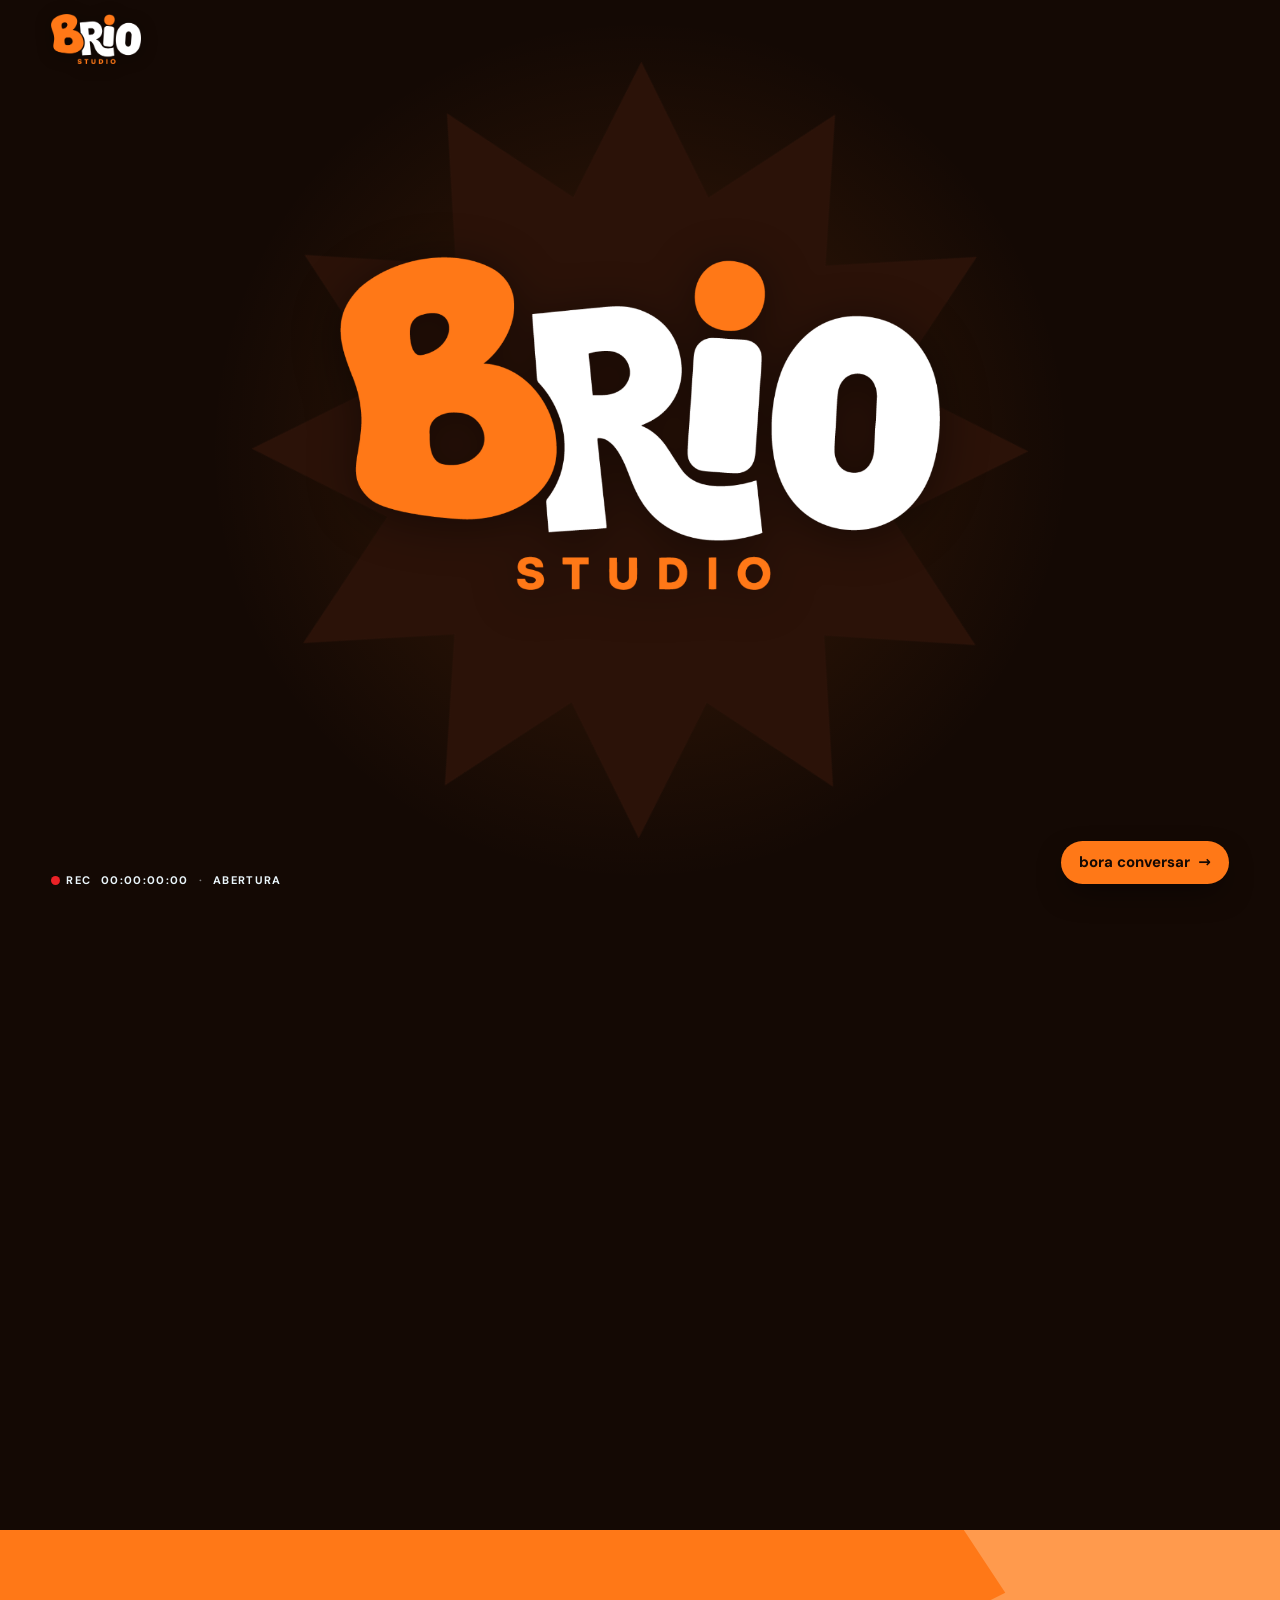
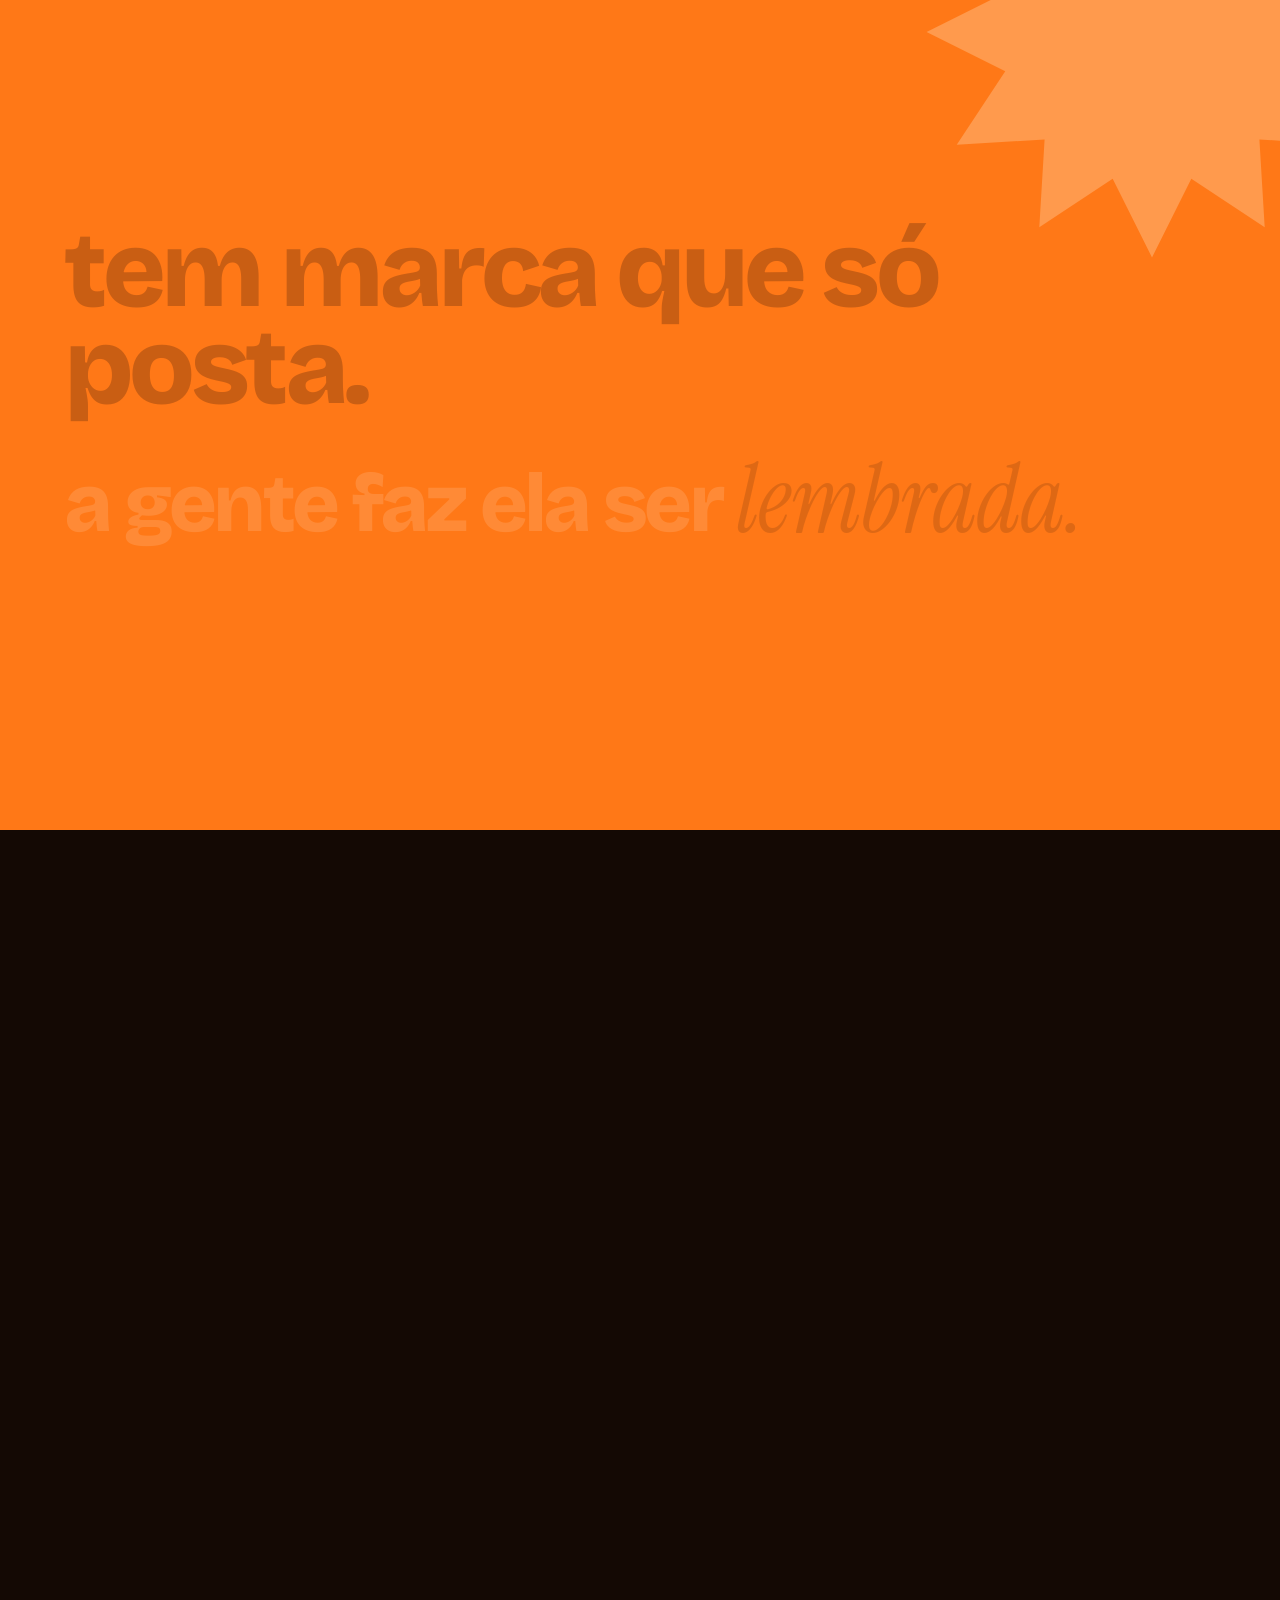
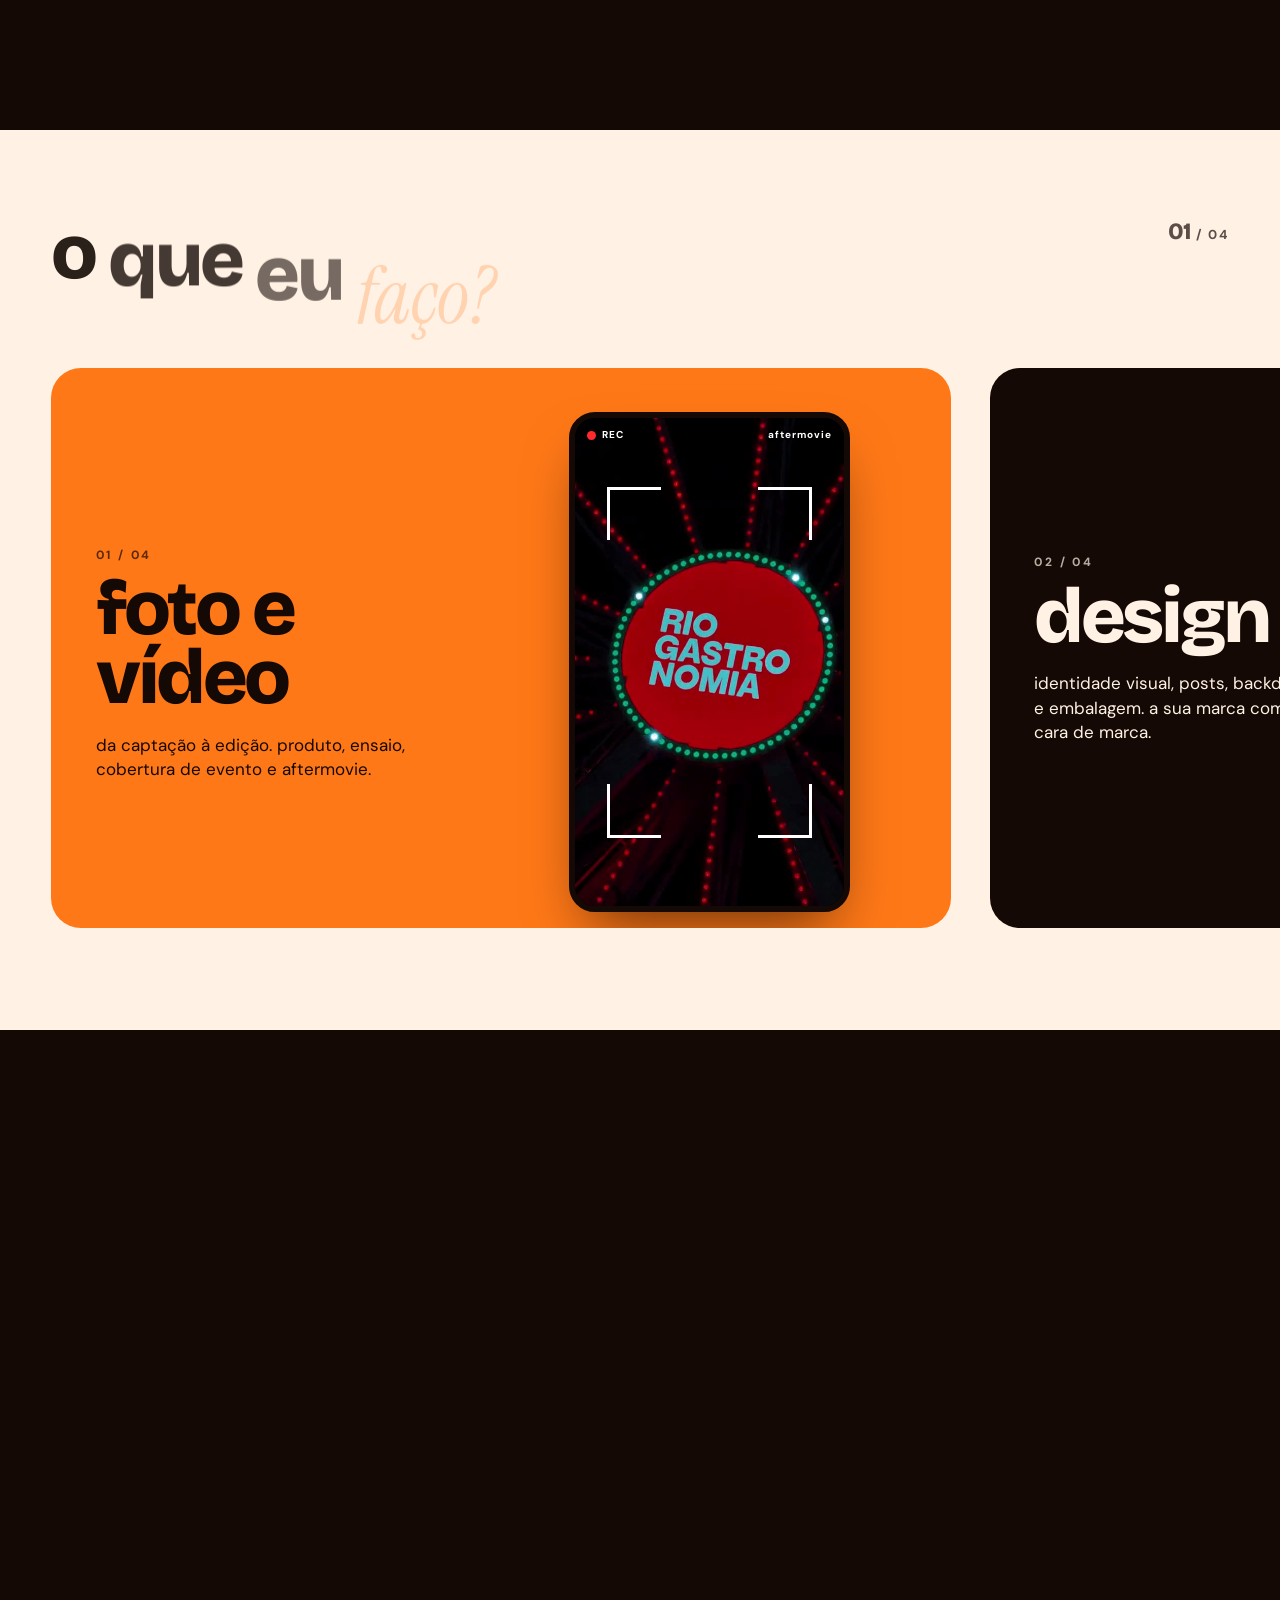
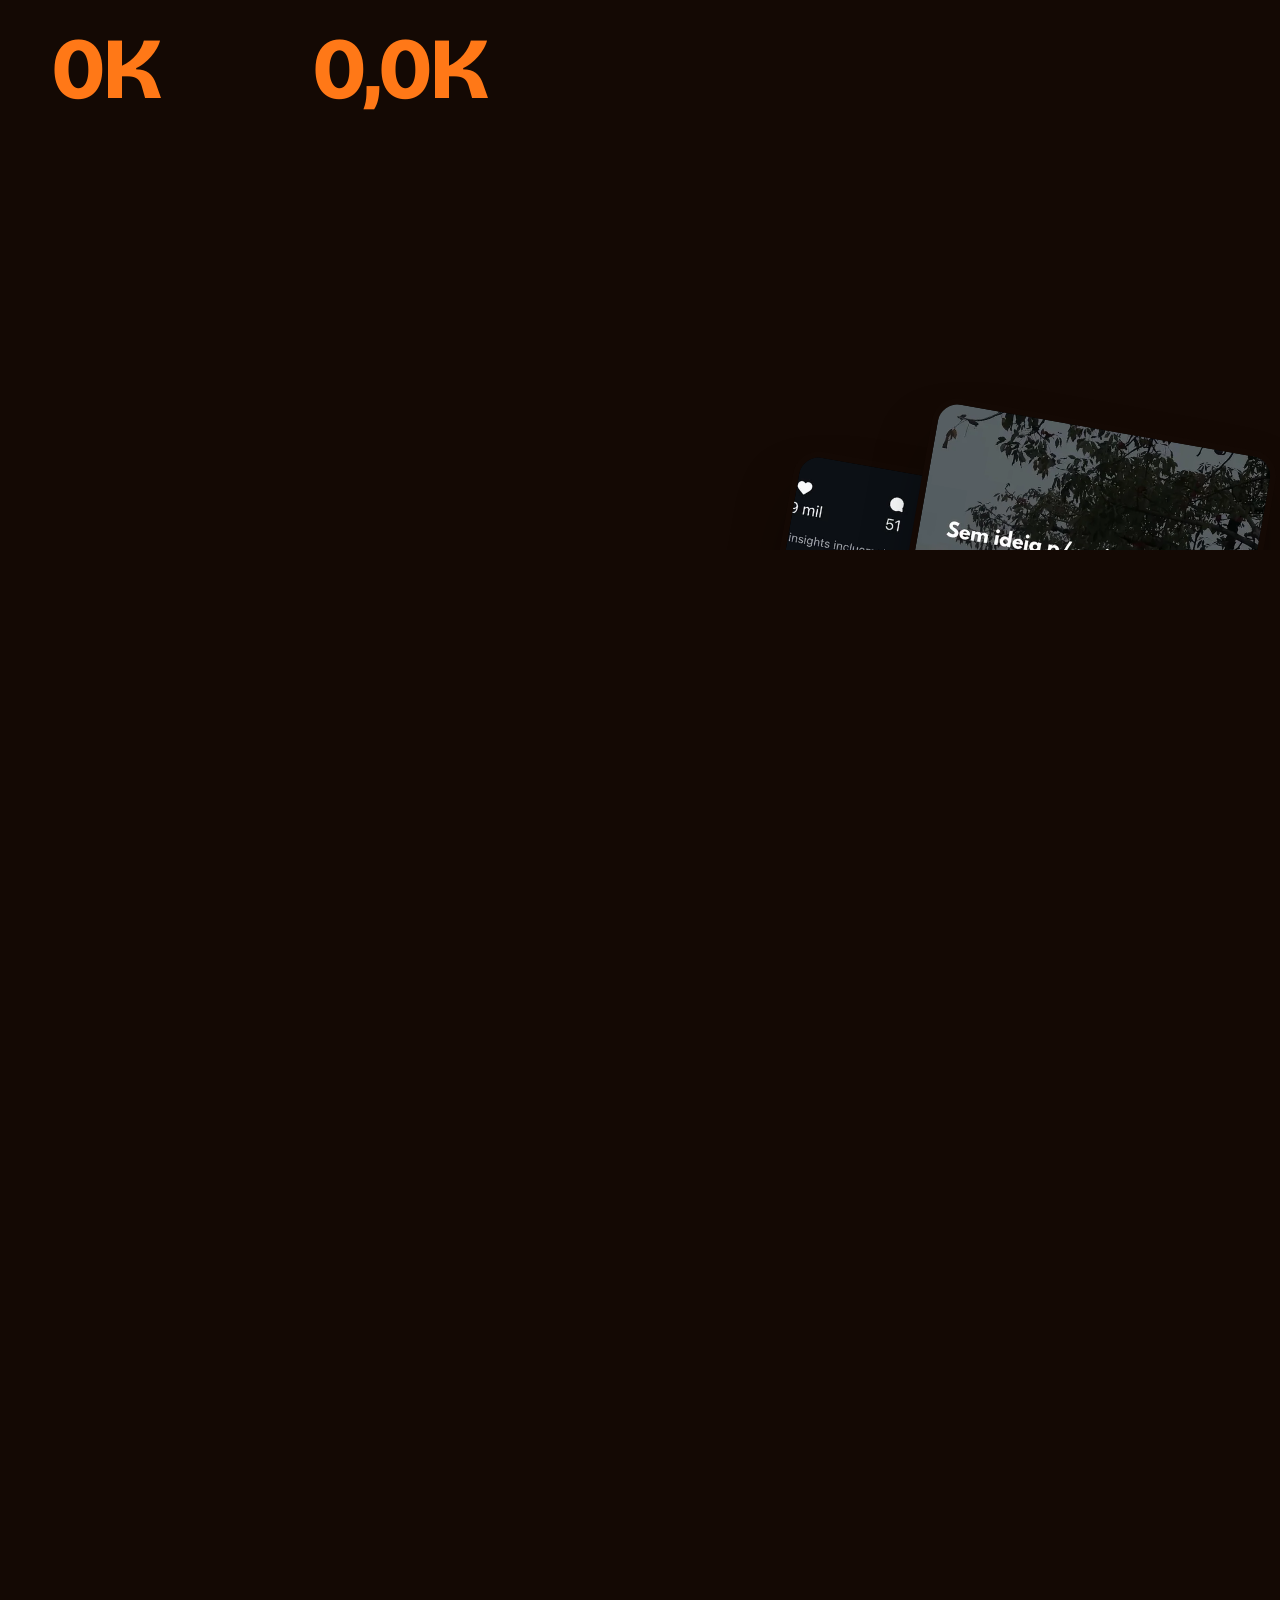
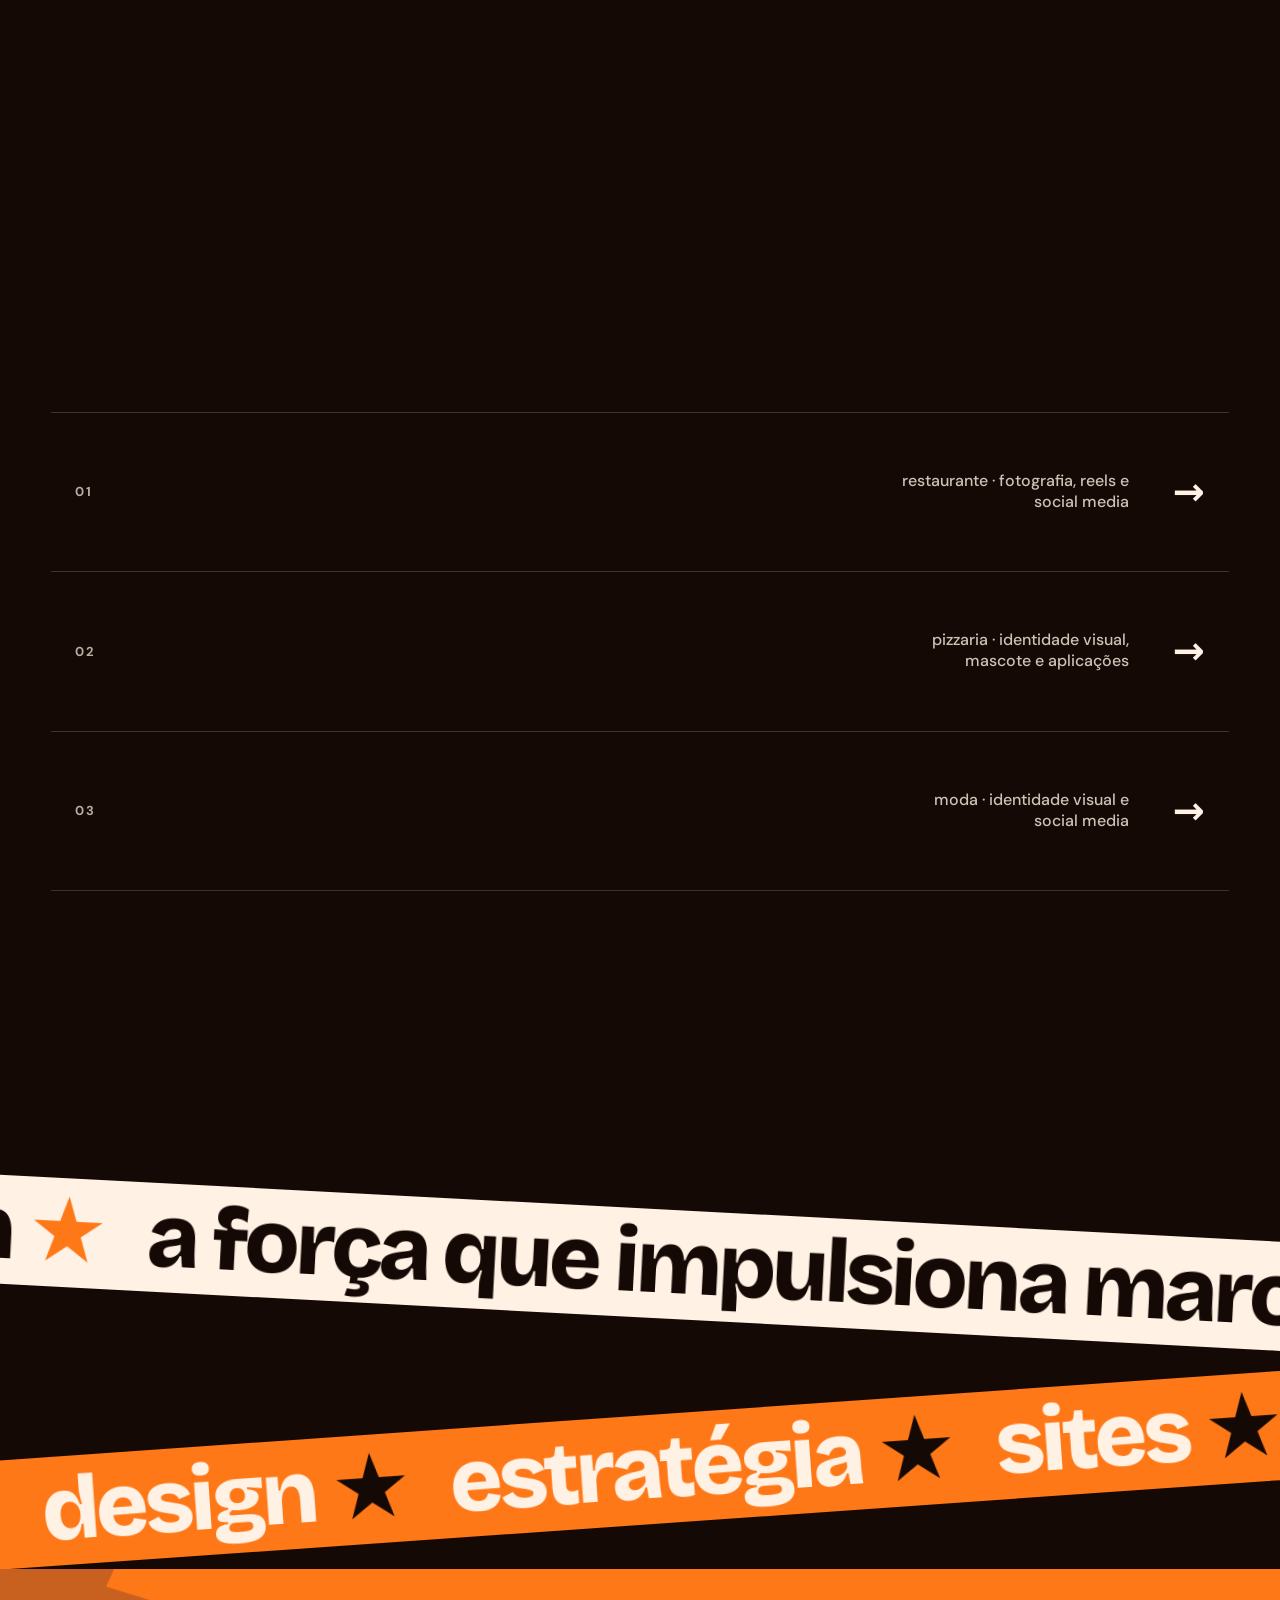
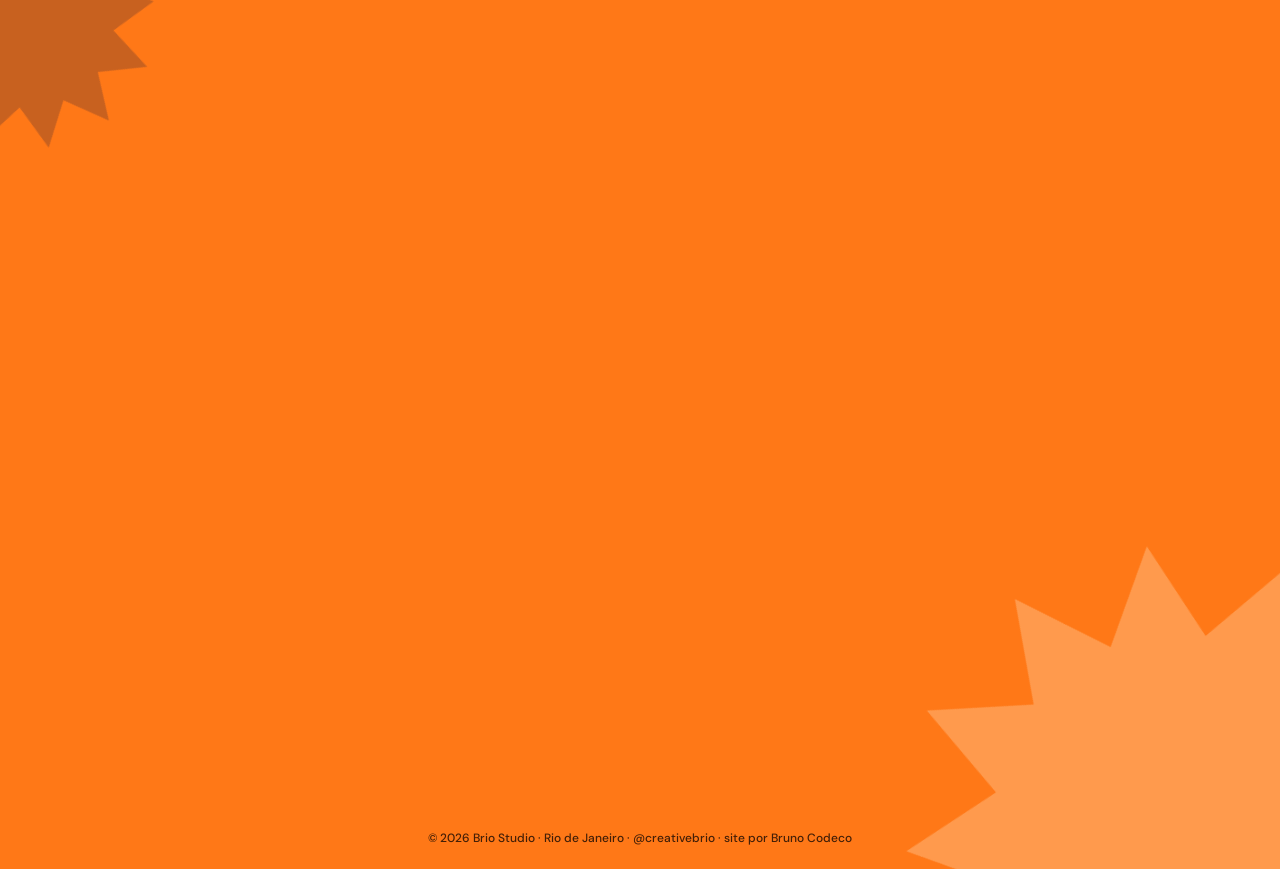
==== commit 00935d80: "ajustes da Clara (v3)" ====
--- a/index.html
+++ b/index.html
@@ -3,16 +3,17 @@
 <head>
 <meta charset="utf-8">
 <meta name="viewport" content="width=device-width, initial-scale=1">
-<title>Brio Studio · captação, edição e estratégia</title>
-<meta name="description" content="Brio é a força que impulsiona marcas a se destacarem. Fotografia, vídeo, design e social media no Rio de Janeiro.">
+<title>Brio Studio · foto, vídeo, design e estratégia | Rio de Janeiro</title>
+<meta name="description" content="Brio é a força que impulsiona marcas a se destacarem. Foto, vídeo, design, estratégia e sites no Rio de Janeiro.">
 <meta name="theme-color" content="#140904">
-<meta property="og:title" content="Brio Studio · captação, edição e estratégia">
-<meta property="og:description" content="Brio é a força que impulsiona marcas a se destacarem. Fotografia, vídeo, design e social media no Rio de Janeiro.">
-<meta property="og:image" content="assets/img/globar-picanha-logo.webp">
+<meta property="og:title" content="Brio Studio · foto, vídeo, design e estratégia | Rio de Janeiro">
+<meta property="og:description" content="Brio é a força que impulsiona marcas a se destacarem. Foto, vídeo, design, estratégia e sites no Rio de Janeiro.">
+<meta property="og:image" content="https://brio-studio-scroll.vercel.app/assets/brand/og-brio.jpg">
+<meta property="og:image:width" content="1200">
+<meta property="og:image:height" content="630">
+<meta name="twitter:card" content="summary_large_image">
 <link rel="icon" href="assets/brand/brio-logo-claro.webp">
-<link rel="preconnect" href="https://fonts.googleapis.com">
-<link rel="preconnect" href="https://fonts.gstatic.com" crossorigin>
-<link href="https://fonts.googleapis.com/css2?family=Bricolage+Grotesque:opsz,wght@12..96,500;12..96,700;12..96,800&family=Instrument+Serif:ital@0;1&family=DM+Sans:wght@400;500;700&family=Bagel+Fat+One&family=Shantell+Sans:wght@500;700&display=swap" rel="stylesheet">
+<link rel="preload" href="assets/fonts/bricolage-grotesque-latin-wght-normal.woff2" as="font" type="font/woff2" crossorigin>
 <link rel="stylesheet" href="css/style.css">
 <script>
   // conteúdo animado começa escondido só com JS; se nada rodar em 4s, mostra tudo parado
@@ -36,101 +37,102 @@
 <div class="hud" aria-hidden="true"><span class="hud-rec"><b></b>REC</span><span data-hud-tc>00:00:00:00</span><span class="hud-sep">·</span><span data-hud-label>abertura</span></div>
 <div class="cursor" data-cursor aria-hidden="true"><span data-cursor-text></span></div>
 <img class="case-preview" data-preview alt="" aria-hidden="true">
+<a class="fab" href="https://ig.me/m/creativebrio" target="_blank" rel="noopener" data-fab>bora conversar <span aria-hidden="true">→</span></a>
 
 <main id="top">
 
-<section class="scene" id="opening" data-label="abertura" style="--len:230">
-  <div class="stage">
-    <div class="op-hero" data-hero>
-      <picture>
-        <source media="(min-width: 761px)" srcset="assets/img/globar-picanha-garfo.webp">
-        <img src="assets/img/globar-picanha.webp" alt="Picanha na chapa com linguiça, foto da Brio para o Globar" fetchpriority="high">
-      </picture>
-    </div>
-    <div class="op-cards">
-      <figure class="op-card" data-card data-depth="1.2" style="--x:9%;--y:16%;--w:15vw;--r:-8deg"><img src="assets/img/globar-isca.webp" alt=""></figure>
-      <figure class="op-card" data-card data-depth=".7" style="--x:75%;--y:9%;--w:13vw;--r:7deg"><img src="assets/img/mostarda-parma.webp" alt=""></figure>
-      <figure class="op-card" data-card data-depth="1" style="--x:4%;--y:60%;--w:14vw;--r:6deg"><img src="assets/img/globar-pasteis.webp" alt=""></figure>
-      <figure class="op-card" data-card data-depth="1.4" style="--x:80%;--y:56%;--w:15vw;--r:-6deg"><img src="assets/img/globar-fritas.webp" alt=""></figure>
-      <figure class="op-card op-card-cut" data-card data-depth=".5" style="--x:22%;--y:74%;--w:10vw;--r:-6deg"><img src="assets/img/duda-sacola.webp" alt=""></figure>
-      <figure class="op-card" data-card data-depth=".9" style="--x:66%;--y:80%;--w:11vw;--r:5deg"><img src="assets/img/mostarda-cliente.webp" alt=""></figure>
-    </div>
-    <div class="op-head" data-in>captação · edição · estratégia · rio de janeiro</div>
-    <h1 class="op-logo" data-op-logo><img src="assets/brand/brio-logo-claro.webp" alt="Brio Studio" width="944" height="524"></h1>
-    <p class="op-slogan" data-in data-op-slogan>a força que impulsiona marcas a <em>se destacarem</em></p>
+<section class="scene" id="opening" data-label="abertura" style="--len:170">
+  <div class="stage">
+    <div class="op-glow" aria-hidden="true"></div>
+    <svg class="op-star" data-op-star viewBox="-100 -100 200 200" aria-hidden="true"><polygon data-star/></svg>
+    <svg class="op-star2" data-op-star2 viewBox="-100 -100 200 200" aria-hidden="true"><polygon data-star/></svg>
+    <div class="op-head" data-in>foto · vídeo · design · estratégia · sites · rio de janeiro</div>
+    <h1 class="op-logo" data-op-logo><img src="assets/brand/brio-logo-claro.webp" alt="Brio Studio" width="944" height="524" fetchpriority="high"></h1>
+    <p class="op-slogan" data-in>a força que impulsiona marcas a <em>se destacarem</em></p>
     <div class="op-hint" data-in>role <i></i></div>
-    <p class="op-caption" data-op-caption>esse post foi feito pela brio. <br>esse site também.</p>
-  </div>
-</section>
-
-<section class="scene" id="manifesto" data-label="manifesto" style="--len:250">
+  </div>
+</section>
+
+<section class="scene" id="manifesto" data-label="manifesto" style="--len:200">
   <div class="stage">
     <svg class="mf-star" data-mf-star viewBox="-100 -100 200 200" aria-hidden="true"><polygon data-star/></svg>
     <div class="mf-text">
-      <p class="mf-a display" data-mf-a>pode ter a melhor câmera do mundo:</p>
-      <p class="mf-b display" data-mf-b>mas sem <em>olhar</em> e <em>edição</em>, é só um <span class="mf-heavy">arquivo pesado.</span></p>
-    </div>
-    <div class="mf-file" data-mf-file aria-hidden="true"><span>IMG_0482.CR3</span><b data-mf-size>0 MB</b></div>
-  </div>
-</section>
-
-<section class="scene" id="edicao" data-label="edição ao vivo" style="--len:360">
-  <div class="stage">
-    <div class="ed-wrap">
-      <div class="ed-copy">
-        <p class="kicker" data-in>edição ao vivo</p>
-        <h2 class="display ed-title" data-ed-title>role pra <em>editar</em>.</h2>
-        <div class="ed-panel" data-ed-panel>
-          <div class="ed-panel-head"><span>ajustes</span><span class="ed-mode" data-roll="mode"><i class="roll-item">raw</i><i class="roll-item">editado</i></span></div>
-          <div class="sl" data-sl="exp" data-from="-1.20" data-to="0.35" data-fix="2"><span>exposição</span><b>-1.20</b><i class="tr"><i class="fill"></i><i class="knob"></i></i></div>
-          <div class="sl" data-sl="con" data-from="-40" data-to="25" data-fix="0"><span>contraste</span><b>-40</b><i class="tr"><i class="fill"></i><i class="knob"></i></i></div>
-          <div class="sl" data-sl="sat" data-from="-65" data-to="18" data-fix="0"><span>saturação</span><b>-65</b><i class="tr"><i class="fill"></i><i class="knob"></i></i></div>
-          <div class="sl" data-sl="tmp" data-from="4300" data-to="5600" data-fix="0" data-unit="K"><span>temperatura</span><b>4300K</b><i class="tr"><i class="fill"></i><i class="knob"></i></i></div>
-          <div class="sl" data-sl="rot" data-from="-5.0" data-to="0.0" data-fix="1" data-unit="°"><span>endireitar</span><b>-5.0°</b><i class="tr"><i class="fill"></i><i class="knob"></i></i></div>
-          <div class="histo" data-histo aria-hidden="true"></div>
-        </div>
-      </div>
-      <div class="ed-photo" data-ed-photo>
-        <div class="ed-frame"><img src="assets/img/globar-fritas.webp" alt="Fritas com cheddar e bacon sobre a bandeira do Brasil, foto do Globar" data-ed-img><div class="ed-grid" data-ed-grid><i></i><i></i><i></i><i></i></div></div>
-        <span class="ed-stamp" data-ed-stamp>editado ✓</span>
-        <p class="ed-q" data-ed-q>desliza e me diz: <em>é o mesmo prato?</em> 👀</p>
-      </div>
-    </div>
-  </div>
-</section>
-
-<section class="scene" id="servicos" data-label="serviços" style="--len:440">
+      <p class="mf-a display" data-mf-a>tem marca que só posta.</p>
+      <p class="mf-b display" data-mf-b>a gente faz ela ser <em>lembrada.</em></p>
+    </div>
+  </div>
+</section>
+
+<section class="scene" id="servicos" data-label="o que eu faço" style="--len:480">
   <div class="stage">
     <h2 class="sv-title display" data-sv-title>o que eu <em>faço?</em></h2>
+    <span class="sv-count" aria-hidden="true"><b data-sv-i>01</b> / 04</span>
     <div class="track" data-track>
       <article class="panel p-cap" data-panel="cap">
-        <div class="p-txt"><span class="p-num">01 / 03</span><h3 class="display">captação</h3><p>foto e vídeo com direção, luz e ângulo pensados pra sua marca. não pra galeria do celular.</p></div>
+        <div class="p-txt"><span class="p-num">01 / 04</span><h3 class="display">foto e vídeo</h3><p>da captação à edição. produto, ensaio, cobertura de evento e aftermovie.</p></div>
         <div class="p-viz">
           <div class="phone" data-cursor-label="play">
-            <video data-video muted playsinline loop preload="none" poster="assets/video/reel-rodizio.jpg"><source src="assets/video/reel-rodizio.mp4" type="video/mp4"></video>
-            <div class="vf-hud"><span class="rec"><b></b>REC</span><span>4K · 30fps</span></div>
+            <video data-video muted playsinline loop preload="none" poster="assets/video/aftermovie.jpg"><source src="assets/video/aftermovie.mp4" type="video/mp4"></video>
+            <div class="vf-hud"><span class="rec"><b></b>REC</span><span>aftermovie</span></div>
             <i class="vf-br tl" data-vfbr></i><i class="vf-br tr" data-vfbr></i><i class="vf-br bl" data-vfbr></i><i class="vf-br br" data-vfbr></i>
           </div>
         </div>
       </article>
-      <article class="panel p-ed" data-panel="ed">
-        <div class="p-txt"><span class="p-num">02 / 03</span><h3 class="display">edição</h3><p>cor, corte e ritmo. é aqui que o arquivo pesado vira conteúdo que segura o dedo no feed.</p></div>
+      <article class="panel p-ds" data-panel="ds">
+        <div class="p-txt"><span class="p-num">02 / 04</span><h3 class="display">design</h3><p>identidade visual, posts, backdrop e embalagem. a sua marca com cara de marca.</p></div>
+        <div class="ds-row">
+          <figure class="ds-car" data-ds-car><img loading="lazy" src="assets/img/carrossel-dentista.webp" alt="Carrossel da Dra. Ana Paula Brasil feito pela Brio, todos os cards"><figcaption>carrossel · dentista</figcaption></figure>
+          <figure class="ds-car" data-ds-car><img loading="lazy" src="assets/img/carrossel-unhas.webp" alt="Carrossel de curso de nail art feito pela Brio, todos os cards"><figcaption>carrossel · curso de unhas</figcaption></figure>
+        </div>
+      </article>
+      <article class="panel p-est" data-panel="est">
+        <div class="p-txt"><span class="p-num">03 / 04</span><h3 class="display">roteiro e estratégia</h3><p>a ideia, o calendário e o plano pra postar com sentido, não só postar.</p></div>
         <div class="p-viz">
-          <div class="ba" data-ba>
-            <img class="ba-raw" src="assets/img/globar-pastel-queijo.webp" alt="">
-            <img class="ba-ed" data-ba-ed src="assets/img/globar-pastel-queijo.webp" alt="Pastel de queijo esticando, foto editada">
-            <span class="ba-tag l">antes</span><span class="ba-tag r">depois</span>
-            <i class="ba-handle" data-ba-handle></i>
-          </div>
-        </div>
-      </article>
-      <article class="panel p-est" data-panel="est">
-        <div class="p-txt"><span class="p-num">03 / 03</span><h3 class="display">estratégia</h3><p>feed com intenção: identidade, calendário e conteúdo que conversa com quem compra de você.</p></div>
+          <figure class="plan" data-plan><img loading="lazy" src="assets/img/cronograma.webp" alt="Cronograma de conteúdo feito pela Brio para uma cliente"></figure>
+          <div class="script" data-script aria-hidden="true">
+            <b>roteiro de reels</b>
+            <span class="sc-tag">gancho · 0–5s</span><i></i><i class="s"></i>
+            <span class="sc-tag">fala</span><i></i><i></i><i class="s"></i>
+            <span class="sc-tag">cta</span><i class="s"></i>
+          </div>
+        </div>
+      </article>
+      <article class="panel p-site" data-panel="site">
+        <div class="p-txt"><span class="p-num">04 / 04</span><h3 class="display">sites</h3><p>um cantinho da sua marca na internet. este aqui foi feito pela brio.</p></div>
         <div class="p-viz">
-          <div class="phone phone-feed"><div class="feed" data-feed><img src="assets/img/globar-instagram.webp" alt="Perfil do Instagram do Globar Restaurante"></div></div>
-          <div class="stat" data-stat><small>@globarrestaurante_</small><strong data-count="2442">0</strong><span>seguidores</span></div>
-        </div>
-      </article>
+          <div class="browser" data-browser>
+            <div class="br-bar"><i></i><i></i><i></i><span>brio-studio-scroll.vercel.app</span></div>
+            <img loading="lazy" src="assets/img/site-brio.webp" alt="A página inicial deste site">
+          </div>
+          <span class="here" data-here>você está aqui ↑</span>
+        </div>
+      </article>
+    </div>
+  </div>
+</section>
+
+<section class="scene" id="resultado" data-label="resultado" style="--len:220">
+  <div class="stage">
+    <div class="rs-wrap">
+      <div class="rs-copy">
+        <p class="kicker" data-rs-in>resultados · @globarrestaurante_</p>
+        <div class="rs-stats">
+          <div class="rs-stat">
+            <p class="rs-big display"><span data-rs-count="157">0</span>K</p>
+            <p class="rs-cap" data-rs-in>visualizações num post</p>
+            <p class="rs-small" data-rs-in>803 salvamentos</p>
+          </div>
+          <div class="rs-stat">
+            <p class="rs-big display"><span data-rs-count="101.5" data-dec="1">0</span>K</p>
+            <p class="rs-cap" data-rs-in>visualizações em outro</p>
+            <p class="rs-small" data-rs-in>+4,3 mil salvamentos</p>
+          </div>
+        </div>
+      </div>
+      <div class="rs-phones">
+        <div class="phone rs-phone p2" data-rs-phone><img loading="lazy" src="assets/img/globar-insights.webp" alt="Insights de um post do Globar: 157 mil visualizações"></div>
+        <div class="phone rs-phone" data-rs-phone><img loading="lazy" src="assets/img/globar-tiktok.webp" alt="Vídeo do Globar Restaurante com 101,5 mil visualizações"></div>
+      </div>
     </div>
   </div>
 </section>
@@ -138,8 +140,8 @@
 <section class="flow cases" id="cases" data-label="cases">
   <header class="cs-head">
     <p class="kicker" data-cs-in>portfólio</p>
-    <h2 class="display" data-cs-title>escolhe um <em>case.</em></h2>
-    <p class="cs-sub" data-cs-in>cada marca tem a sua própria história. clica pra entrar.</p>
+    <h2 class="display" data-cs-title>escolha um <em>case.</em></h2>
+    <p class="cs-sub" data-cs-in>cada marca, um projeto. clique pra ver.</p>
   </header>
   <nav class="cs-list" aria-label="Cases">
     <a class="case-row" data-nav data-row data-color="#2B1208" data-name="globar" data-preview-src="assets/img/globar-picanha-garfo.webp" href="cases/globar.html" style="--c:#FF7817;--t:#140904">
@@ -152,7 +154,7 @@
     <a class="case-row" data-nav data-row data-color="#E3AE2F" data-name="mostarda" data-preview-src="assets/img/mostarda-mockups.webp" href="cases/mostarda.html" style="--c:#E3AE2F;--t:#220D08">
       <span class="cr-n">02</span>
       <span class="cr-name display">mostarda</span>
-      <span class="cr-tags">pizzaria · identidade visual e mascote</span>
+      <span class="cr-tags">pizzaria · identidade visual, mascote e aplicações</span>
       <img class="cr-thumb" src="assets/brand/grao-piscando.webp" alt="">
       <span class="cr-go" aria-hidden="true">→</span>
     </a>
@@ -174,18 +176,19 @@
 <section class="closing" id="contato" data-label="contato">
   <svg class="cl-star s1" data-cl-star viewBox="-100 -100 200 200" aria-hidden="true"><polygon data-star/></svg>
   <svg class="cl-star s2" data-cl-star viewBox="-100 -100 200 200" aria-hidden="true"><polygon data-star/></svg>
+  <img class="cl-photo" data-cl-photo loading="lazy" src="assets/img/clara-recorte.webp" alt="Clara, fundadora da Brio Studio">
   <div class="cl-inner">
-    <p class="cl-prazer" data-cl-chars>prazer,</p>
-    <p class="cl-sou display" data-cl-chars>sou a Clara</p>
+    <p class="cl-prazer" data-cl-chars>oi,</p>
+    <p class="cl-sou display" data-cl-chars>eu sou a Clara</p>
     <svg class="cl-line" viewBox="0 0 560 28" preserveAspectRatio="none" aria-hidden="true"><path data-cl-line pathLength="1" d="M8 18 C 120 4, 260 26, 380 12 S 520 8, 552 16"/></svg>
     <div class="cl-roles"><span data-role>fotógrafa</span><span data-role>designer</span><span data-role>social media</span></div>
     <div class="cl-ctas">
-      <a class="cta" data-cta href="https://ig.me/m/creativebrio" target="_blank" rel="noopener" data-cursor-label="oi!">vem conhecer a BRIO
+      <a class="cta" data-cta href="https://ig.me/m/creativebrio" target="_blank" rel="noopener" data-cursor-label="oi!">bora conversar
         <svg viewBox="0 0 24 24" fill="none" stroke="currentColor" stroke-width="2.5" stroke-linecap="round" stroke-linejoin="round"><path d="M5 12h14M13 6l6 6-6 6"/></svg></a>
-      <a class="cta ghost" data-cta href="https://www.instagram.com/creativebrio/" target="_blank" rel="noopener">@creativebrio</a>
-    </div>
-  </div>
-  <footer>© 2026 Brio Studio · Rio de Janeiro · site por Bruno Codeco</footer>
+      <a class="cta ghost" data-cta href="https://wa.me/5521999547760" target="_blank" rel="noopener">chamar no WhatsApp</a>
+    </div>
+  </div>
+  <footer>© 2026 Brio Studio · Rio de Janeiro · @creativebrio · site por Bruno Codeco</footer>
 </section>
 
 </main>
--- a/css/style.css
+++ b/css/style.css
@@ -2,6 +2,13 @@
    BRIO STUDIO — site de scroll animado
    Tokens da marca + estrutura de cenas (seção alta + palco sticky)
    ========================================================= */
+/* fontes hospedadas no próprio site (mais rápido e não depende do Google Fonts) */
+@font-face{font-family:"Bricolage Grotesque";src:url(../assets/fonts/bricolage-grotesque-latin-wght-normal.woff2) format("woff2");font-weight:200 800;font-display:swap}
+@font-face{font-family:"DM Sans";src:url(../assets/fonts/dm-sans-latin-wght-normal.woff2) format("woff2");font-weight:100 1000;font-display:swap}
+@font-face{font-family:"Instrument Serif";src:url(../assets/fonts/instrument-serif-latin-400-normal.woff2) format("woff2");font-weight:400;font-display:swap}
+@font-face{font-family:"Instrument Serif";src:url(../assets/fonts/instrument-serif-latin-400-italic.woff2) format("woff2");font-weight:400;font-style:italic;font-display:swap}
+@font-face{font-family:"Bagel Fat One";src:url(../assets/fonts/bagel-fat-one-latin-400-normal.woff2) format("woff2");font-weight:400;font-display:swap}
+@font-face{font-family:"Shantell Sans";src:url(../assets/fonts/shantell-sans-latin-wght-normal.woff2) format("woff2");font-weight:300 800;font-display:swap}
 :root{
   --orange:#FF7817; --orange-2:#FF9A4D; --burnt:#C8611F;
   --night:#140904; --brown:#2B1208; --brown-2:#4A2210;
@@ -61,63 +68,27 @@
 .cursor span{opacity:0;transition:opacity .2s}.cursor.big span{opacity:1}
 @media (hover:none){.cursor{display:none}}
 
-/* ---------- 01 abertura ---------- */
+/* ---------- 01 abertura (v3: fundo liso, estrela girando, logo no centro) ---------- */
 #opening .stage{background:var(--night)}
-.op-hero{position:absolute;inset:0;z-index:1;clip-path:inset(50% 50% 50% 50% round 28px)}
-.op-hero picture,.op-hero img{display:block;width:100%;height:100%}
-.op-hero img{object-fit:cover;transform:scale(1.12)}
-.op-hero::after{content:"";position:absolute;inset:0;background:radial-gradient(ellipse at center,rgba(20,9,4,.15),rgba(20,9,4,.55));opacity:var(--shade,0)}
-.op-cards{position:absolute;inset:0;z-index:2}
-.op-card{position:absolute;left:var(--x);top:var(--y);width:var(--w);aspect-ratio:4/5;border-radius:14px;overflow:hidden;rotate:var(--r);box-shadow:0 24px 50px -18px rgba(0,0,0,.7)}
-.op-card img{width:100%;height:100%;object-fit:cover}
-.op-card-cut{aspect-ratio:auto;overflow:visible;border-radius:0;box-shadow:none;filter:drop-shadow(0 22px 30px rgba(0,0,0,.6))}
-.op-card-cut img{height:auto;object-fit:contain}
-.op-head{position:absolute;top:clamp(20px,4.5vh,40px);left:0;right:0;text-align:center;z-index:4;font:700 11px/1 var(--body);letter-spacing:.22em;text-transform:uppercase;color:var(--orange)}
-.op-logo{position:absolute;left:50%;top:50%;z-index:4;width:min(56vw,640px);translate:-50% -56%}
-.op-logo img{width:100%;height:auto;filter:drop-shadow(0 6px 24px rgba(0,0,0,.55)) drop-shadow(0 2px 4px rgba(0,0,0,.4))}
-.op-slogan{position:absolute;left:0;right:0;top:calc(50% + min(18vw,200px));text-align:center;z-index:4;text-shadow:0 2px 12px rgba(0,0,0,.8);font:500 clamp(16px,2vw,22px)/1.3 var(--body);padding:0 16px}
+.op-glow{position:absolute;inset:0;background:radial-gradient(circle at 50% 50%,rgba(255,120,23,.16),transparent 55%);z-index:0}
+.op-star{position:absolute;left:50%;top:50%;width:min(88vmin,860px);aspect-ratio:1;margin:calc(min(88vmin,860px) / -2) 0 0 calc(min(88vmin,860px) / -2);fill:var(--brown);z-index:1;overflow:visible}
+.op-star2{position:absolute;left:50%;top:50%;width:min(112vmin,1100px);aspect-ratio:1;margin:calc(min(112vmin,1100px) / -2) 0 0 calc(min(112vmin,1100px) / -2);fill:none;stroke:var(--orange);stroke-width:.6;opacity:.55;z-index:1;overflow:visible}
+.op-head{position:absolute;top:clamp(20px,4.5vh,40px);left:0;right:0;text-align:center;z-index:4;font:700 11px/1.4 var(--body);letter-spacing:.22em;text-transform:uppercase;color:var(--orange);padding:0 120px}
+.op-logo{position:absolute;left:50%;top:50%;z-index:4;width:min(54vw,600px);translate:-50% -58%}
+.op-logo img{width:100%;height:auto;filter:drop-shadow(0 6px 24px rgba(0,0,0,.45))}
+.op-slogan{position:absolute;left:0;right:0;top:calc(50% + min(17vw,190px));text-align:center;z-index:4;font:500 clamp(16px,2vw,22px)/1.3 var(--body);padding:0 16px}
 .op-slogan em{color:var(--orange);font-size:1.25em}
 .op-hint{position:absolute;bottom:clamp(40px,7vh,64px);left:0;right:0;z-index:4;display:flex;flex-direction:column;align-items:center;gap:8px;font:700 11px/1 var(--body);letter-spacing:.22em;text-transform:uppercase;opacity:.75}
 .op-hint i{width:1px;height:30px;background:currentColor;animation:hint 1.6s ease-in-out infinite;transform-origin:top}
 @keyframes hint{0%{transform:scaleY(0)}50%{transform:scaleY(1)}100%{transform:scaleY(0);transform-origin:bottom}}
-.op-caption{position:absolute;right:var(--gutter);bottom:clamp(48px,9vh,90px);z-index:4;text-align:right;font:500 clamp(15px,1.6vw,19px)/1.35 var(--body);opacity:0;text-shadow:0 2px 14px rgba(0,0,0,.6)}
 
 /* ---------- 02 manifesto ---------- */
 #manifesto .stage{background:var(--orange);color:var(--brown);display:grid;place-items:center}
 .mf-text{width:min(1180px,90vw);position:relative;z-index:2}
-.mf-a{font-size:clamp(2.8rem,8vw,8.2rem)}
-.mf-b{font-size:clamp(1.9rem,4.6vw,4.6rem);margin-top:.5em;color:var(--cream);max-width:17ch;line-height:.98}
-.mf-b em{color:var(--brown)}
-.mf-heavy{display:inline-block}
+.mf-a{font-size:clamp(2.8rem,8.4vw,8.6rem)}
+.mf-b{font-size:clamp(2.4rem,6.4vw,6.6rem);margin-top:.35em;color:var(--cream);line-height:.98}
+.mf-b em{color:var(--brown);font-size:1.15em}
 .mf-star{position:absolute;width:min(46vw,460px);right:-8vw;top:-10vw;fill:var(--orange-2);z-index:1}
-.mf-file{position:absolute;right:clamp(16px,8vw,120px);bottom:clamp(40px,10vh,110px);z-index:3;background:var(--cream);color:var(--brown);border-radius:14px;padding:14px 16px;min-width:190px;box-shadow:0 20px 40px -14px rgba(43,18,8,.55);transform-origin:50% 100%;font:700 12px/1.2 var(--body);display:flex;flex-direction:column;gap:6px}
-.mf-file b{font:800 clamp(1.6rem,3vw,2.4rem)/1 var(--display);letter-spacing:-.03em;font-variant-numeric:tabular-nums}
-
-/* ---------- 03 edição ao vivo ---------- */
-#edicao .stage{background:var(--ink);display:grid;place-items:center}
-.ed-wrap{width:min(1180px,92vw);display:grid;grid-template-columns:1fr minmax(0,.9fr);gap:clamp(24px,5vw,72px);align-items:center}
-.ed-title{font-size:clamp(2.6rem,6vw,5.8rem);margin:.25em 0 .45em}
-.ed-title em{color:var(--orange)}
-.ed-panel{background:#1f120b;border:1px solid #3a2416;border-radius:18px;padding:18px 20px;display:grid;gap:12px;max-width:440px}
-.ed-panel-head{display:flex;justify-content:space-between;font:700 11px/1 var(--body);letter-spacing:.18em;text-transform:uppercase;color:#bfa898}
-.ed-mode{color:var(--orange);justify-items:end}
-.sl{display:grid;grid-template-columns:1fr auto;gap:6px 10px;font:500 13px/1 var(--body);color:#e8d8cb}
-.sl b{font:700 13px/1 var(--body);font-variant-numeric:tabular-nums;color:var(--cream)}
-.sl .tr{grid-column:1/-1;position:relative;height:4px;border-radius:9px;background:#3d281b;display:block}
-.sl .fill{position:absolute;inset:0;border-radius:9px;background:var(--orange);transform-origin:0 50%;transform:scaleX(0);display:block}
-.sl .knob{position:absolute;top:50%;left:0;width:14px;height:14px;margin:-7px 0 0 -7px;border-radius:50%;background:var(--cream);box-shadow:0 0 0 3px rgba(255,120,23,.35);display:block}
-.histo{height:46px;display:flex;align-items:flex-end;gap:2px;margin-top:4px}
-.histo i{flex:1;height:100%;background:linear-gradient(var(--orange),#ffb27a);border-radius:2px 2px 0 0;transform-origin:50% 100%;opacity:.85;display:block}
-.ed-photo{position:relative;justify-self:center;height:min(78svh,720px);aspect-ratio:2/3;max-width:100%}
-.ed-frame{position:absolute;inset:0;border-radius:18px;overflow:hidden;background:#000}
-.ed-frame img{width:100%;height:100%;object-fit:cover;transform-origin:50% 50%}
-.ed-grid{position:absolute;inset:0;pointer-events:none}
-.ed-grid i{position:absolute;background:rgba(255,255,255,.55)}
-.ed-grid i:nth-child(1){left:33.3%;top:0;bottom:0;width:1px}.ed-grid i:nth-child(2){left:66.6%;top:0;bottom:0;width:1px}
-.ed-grid i:nth-child(3){top:33.3%;left:0;right:0;height:1px}.ed-grid i:nth-child(4){top:66.6%;left:0;right:0;height:1px}
-.ed-stamp{position:absolute;top:-18px;right:-18px;z-index:3;background:var(--orange);color:var(--night);font:800 clamp(16px,1.8vw,22px)/1 var(--display);padding:16px 18px;border-radius:99px;box-shadow:0 10px 30px rgba(0,0,0,.4)}
-.ed-q{position:absolute;left:-12%;bottom:6%;z-index:3;background:var(--cream);color:var(--night);font:700 clamp(14px,1.6vw,18px)/1.25 var(--body);padding:14px 18px;border-radius:14px;max-width:240px;box-shadow:0 14px 30px rgba(0,0,0,.4)}
-.ed-q em{color:var(--burnt);font-size:1.15em}
 
 /* roll text (troca de palavra rolando, estilo slot machine) */
 [data-roll]{display:inline-grid;overflow:hidden;vertical-align:bottom}
@@ -133,6 +104,32 @@
 .p-cap{background:var(--orange);color:var(--night)}
 .p-ed{background:var(--night);color:var(--cream)}
 .p-est{background:var(--brown);color:var(--cream)}
+.p-ds{background:var(--night);color:var(--cream)}
+.p-site{background:var(--orange-2);color:var(--night)}
+.sv-count{position:absolute;top:clamp(64px,10vh,104px);right:var(--gutter);z-index:3;font:700 13px/1 var(--body);letter-spacing:.14em;opacity:.7}
+.sv-count b{font:800 1.8em/1 var(--display);letter-spacing:-.02em;opacity:1}
+/* 02 design: card largo com 3 carrosséis inteiros lado a lado (passam enquanto o trilho anda) */
+.panel.p-ds{width:auto;display:flex;gap:clamp(20px,3vw,40px);align-items:center}
+.p-ds .p-txt{flex:0 0 clamp(220px,22vw,300px)}
+.ds-row{display:flex;gap:clamp(16px,2.4vw,32px);height:100%;align-items:center}
+.ds-car{position:relative;height:calc(100% - 30px);aspect-ratio:1;flex:0 0 auto}
+.ds-car img{width:100%;height:100%;object-fit:cover;border-radius:14px;box-shadow:0 26px 50px -20px rgba(0,0,0,.7)}
+.ds-car figcaption{position:absolute;left:0;bottom:-26px;font:700 11px/1 var(--body);letter-spacing:.14em;text-transform:uppercase;opacity:.7}
+/* 03 roteiro e estratégia */
+.plan{position:relative;width:100%;max-width:440px;border-radius:14px;overflow:hidden;box-shadow:0 30px 60px -20px rgba(0,0,0,.6);rotate:-3deg}
+.plan img{width:100%;height:auto}
+.script{position:absolute;right:-2%;bottom:4%;width:min(46%,210px);background:var(--cream);color:var(--night);border-radius:12px;padding:14px;display:grid;gap:6px;box-shadow:0 20px 40px -12px rgba(0,0,0,.6);rotate:5deg}
+.script b{font:800 15px/1 var(--display);letter-spacing:-.02em;margin-bottom:4px}
+.sc-tag{font:700 9px/1 var(--body);letter-spacing:.14em;text-transform:uppercase;color:var(--burnt);margin-top:4px}
+.script i{display:block;height:6px;border-radius:4px;background:#e2cfbf}
+.script i.s{width:62%}
+/* 04 sites */
+.browser{width:100%;max-width:470px;border-radius:14px;overflow:hidden;background:var(--night);box-shadow:0 30px 60px -20px rgba(0,0,0,.55)}
+.br-bar{display:flex;align-items:center;gap:6px;height:28px;padding:0 12px;background:#2b1a10}
+.br-bar i{width:9px;height:9px;border-radius:50%;background:#5a3a26}.br-bar i:first-child{background:var(--orange)}
+.br-bar span{margin-left:8px;font:500 11px/1 var(--body);color:#c9ad98;white-space:nowrap;overflow:hidden;text-overflow:ellipsis}
+.browser img{width:100%;aspect-ratio:16/10;object-fit:cover}
+.here{position:absolute;right:4%;bottom:6%;font:800 clamp(14px,1.6vw,18px)/1 var(--display);background:var(--night);color:var(--cream);padding:10px 14px;border-radius:99px;rotate:-4deg}
 .p-num{font:700 12px/1 var(--body);letter-spacing:.2em;opacity:.7}
 .panel h3{font-size:clamp(2.8rem,6vw,5.8rem);margin:.15em 0 .25em}
 .panel p{font-size:clamp(14px,1.4vw,17px);line-height:1.45;max-width:30ch}
@@ -158,6 +155,18 @@
 .stat small{font-size:11px;opacity:.7}
 .stat strong{font:800 clamp(1.8rem,3vw,2.6rem)/1 var(--display);color:var(--orange);letter-spacing:-.03em;font-variant-numeric:tabular-nums}
 
+/* ---------- resultado (Globar) ---------- */
+#resultado .stage{background:var(--night);display:grid;place-items:center}
+.rs-wrap{width:min(1180px,92vw);display:grid;grid-template-columns:1.3fr .7fr;gap:clamp(24px,4vw,64px);align-items:center}
+.rs-stats{display:flex;gap:clamp(24px,4vw,56px);margin-top:18px}
+.rs-big{font-size:clamp(3.2rem,6.8vw,6.6rem);color:var(--orange);line-height:.85;margin-bottom:.12em;font-variant-numeric:tabular-nums}
+.rs-cap{font:500 clamp(15px,1.6vw,19px)/1.3 var(--body)}
+.rs-small{margin-top:14px;display:inline-block;font:800 clamp(15px,1.7vw,20px)/1 var(--display);letter-spacing:-.02em;background:var(--cream);color:var(--night);padding:10px 14px;border-radius:99px}
+.rs-phones{position:relative;height:min(70svh,620px)}
+.rs-phone{position:absolute;top:0;right:0;height:100%;max-height:none}
+.rs-phone.p2{right:auto;left:-22%;top:8%;height:88%;background:#000}
+.rs-phone img{width:100%;height:100%;object-fit:cover;object-position:50% 0}
+
 /* ---------- 05 case globar ---------- */
 #globar .stage{background:var(--brown)}
 .case-head{position:absolute;top:clamp(56px,9vh,92px);left:var(--gutter);z-index:5;max-width:min(560px,84vw)}
@@ -204,13 +213,18 @@
 .sw{display:grid;justify-items:center;gap:8px;font:700 12px/1 "Shantell Sans",var(--body)}
 .sw svg{width:clamp(56px,7vw,96px);fill:var(--c);stroke:var(--ms-dark);stroke-width:7;stroke-linejoin:round;overflow:visible}
 
-/* ---------- 08 mostarda aplicação ---------- */
-#mostarda-app .stage{background:var(--ms-dark)}
-.ma-photo{position:absolute;inset:0;z-index:1}
-.ma-photo img{width:100%;height:100%;object-fit:cover}
-.ma-pola{position:absolute;z-index:3;width:min(24vw,280px);aspect-ratio:4/5;background:var(--ms-cream);padding:10px 10px 36px;border-radius:6px;box-shadow:0 24px 50px -16px rgba(0,0,0,.7)}
-.ma-pola img{width:100%;height:100%;object-fit:cover;border-radius:3px}
-.ma-pola.p1{left:8%;top:18%;rotate:-7deg}.ma-pola.p2{left:50%;top:30%;translate:-50% 0;rotate:3deg}.ma-pola.p3{right:8%;top:16%;rotate:8deg}
+/* ---------- 08 mostarda aplicações (tour pelos mockups) ---------- */
+#mostarda-app .stage{background:#EDE3D3;color:var(--ms-dark)}
+.mk-box{position:absolute;left:50%;top:50%;width:max(100vw,150svh);aspect-ratio:3/2;translate:-50% -50%;overflow:hidden;z-index:1}
+.mk-box img{width:100%;height:100%;object-fit:cover;will-change:transform}
+.mk-head{position:absolute;top:clamp(56px,9vh,92px);left:var(--gutter);z-index:5;background:rgba(237,227,211,.92);padding:14px 18px 16px;border-radius:16px}
+.mk-head .case-n{background:var(--ms-dark);color:var(--ms-yellow)}
+.mk-head h2{font-size:clamp(1.8rem,3.6vw,3.4rem)}
+.mk-head h2 em{color:var(--ms-red)}
+.mk-label{position:absolute;left:var(--gutter);bottom:clamp(40px,8vh,80px);z-index:5;display:grid;gap:8px;background:var(--ms-dark);color:var(--ms-yellow);padding:14px 20px;border-radius:16px}
+.mk-n{font:700 13px/1 "Shantell Sans",var(--body);opacity:.8}
+.mk-n b{font-size:1.3em}
+.mk-name{font:400 clamp(1.6rem,3.4vw,3rem)/1.15 "Bagel Fat One",var(--display)}
 .ma-slogan{position:absolute;left:50%;bottom:clamp(36px,8vh,80px);translate:-50% 0;z-index:4;width:min(78vw,760px);height:auto;filter:drop-shadow(0 4px 16px rgba(0,0,0,.6))}
 
 /* ---------- 09 duda borgue ---------- */
@@ -237,8 +251,11 @@
 /* ---------- fechamento ---------- */
 .closing{min-height:100svh;background:var(--orange);color:var(--night);display:grid;place-items:center;padding:14vh 16px 20vh;overflow:hidden}
 .cl-inner{text-align:center;position:relative;z-index:2}
-.cl-prazer{font:400 italic clamp(4.6rem,16vw,14rem)/.8 var(--serif);color:var(--night)}
-.cl-sou{font-size:clamp(3rem,10vw,9.4rem);color:var(--cream)}
+/* foto recortada da Clara, grande e de lado (não atrás do texto) */
+.cl-photo{position:absolute;left:clamp(0px,2vw,40px);top:50%;translate:0 -50%;height:min(74svh,700px);width:auto;z-index:2;rotate:-3deg;filter:drop-shadow(0 30px 40px rgba(0,0,0,.35))}
+@media (min-width:761px){.closing .cl-inner{margin-left:min(42vw,600px);text-align:left}.closing .cl-roles,.closing .cl-ctas{justify-content:flex-start}.closing .cl-line{margin-left:0}}
+.cl-prazer{font:400 italic clamp(4.6rem,14vw,12rem)/.8 var(--serif);color:var(--night)}
+.cl-sou{font-size:clamp(2.6rem,8.6vw,8.4rem);color:var(--cream)}
 .cl-line{display:block;width:min(560px,80vw);height:28px;margin:8px auto 0;overflow:visible}
 .cl-line path{fill:none;stroke:var(--night);stroke-width:6;stroke-linecap:round;stroke-dasharray:1;stroke-dashoffset:1}
 .cl-roles{display:flex;justify-content:center;flex-wrap:wrap;gap:8px;margin-top:28px}
@@ -258,28 +275,6 @@
 
 /* =================== MOBILE =================== */
 @media (max-width:760px){
-  .op-card{--w:30vw!important}
-  .op-card:nth-child(1){--x:3%!important;--y:11%!important}
-  .op-card:nth-child(2){--x:66%!important;--y:9%!important}
-  .op-card:nth-child(3){--x:5%!important;--y:71%!important}
-  .op-card:nth-child(4){--x:64%!important;--y:73%!important}
-  .op-card:nth-child(5),.op-card:nth-child(6){display:none}
-  .op-head{font-size:9px;letter-spacing:.16em;top:64px;padding:0 16px}
-  .op-hint{display:none}
-  .op-hero{clip-path:inset(36% 26% 36% 26% round 22px)}
-  .op-logo{width:78vw}
-  .op-slogan{top:calc(50% + 26vw)}
-  .mf-file{right:16px;bottom:28px;min-width:150px}
-  .ed-wrap{grid-template-columns:1fr;gap:14px;padding-top:56px}
-  .ed-copy{order:2}
-  .ed-title{display:none}
-  .ed-copy .kicker{display:none}
-  .ed-panel{gap:8px;padding:12px 14px;max-width:none}
-  .sl:nth-of-type(n+4){display:none}
-  .histo{display:none}
-  .ed-photo{height:46svh}
-  .ed-q{left:auto;right:-6px;bottom:-14px;max-width:200px;padding:10px 12px}
-  .ed-stamp{top:-10px;right:-6px;padding:12px 14px}
   .panel{grid-template-columns:1fr;grid-template-rows:auto 1fr;width:86vw;height:min(72svh,620px);gap:12px}
   .panel p{display:none}
   .phone{max-height:none}
@@ -293,13 +288,11 @@
   .rl{height:34svh}.rl-mid{height:42svh}
   .ms-logo{width:70vw;top:46%}
   .grao{left:50%;top:44%;width:62vw}
-  .ms-why{bottom:auto;top:clamp(150px,24vh,200px)}
+  .ms-why{bottom:96px;top:auto;font-size:17px}
   .palette{bottom:auto;top:64%}
   .sw svg{width:58px}
   .ms-state{bottom:clamp(36px,7vh,70px);right:auto;left:var(--gutter);justify-items:start;text-align:left}
   .ms-label{justify-items:start}
-  .ma-pola{width:38vw}
-  .ma-pola.p1{left:4%;top:16%}.ma-pola.p3{right:4%;top:20%}.ma-pola.p2{top:40%}
         .db-lips{width:88vw;top:42%}
   .hud span[data-hud-label]{display:none}
 }
@@ -309,12 +302,10 @@
 .still .stage,.reduce .stage{position:relative;height:auto;min-height:100svh;padding:14vh 0 8vh}
 .still .track,.reduce .track{position:relative;flex-direction:column;padding:140px 16px 40px}
 .still .panel,.reduce .panel{width:100%}
-.still .op-hero,.reduce .op-hero{clip-path:none}
 .still .grao img:first-child,.reduce .grao img:first-child{visibility:visible}
 .still .pill:first-child,.reduce .pill:first-child{visibility:visible}
 .still .stack,.reduce .stack{position:relative;left:auto;top:auto;width:auto;height:auto;display:grid;grid-template-columns:repeat(auto-fit,minmax(240px,1fr));gap:16px;padding:200px 16px 120px}
 .still .st-card,.reduce .st-card{position:relative;translate:none;width:auto}
-.still .ba-ed,.reduce .ba-ed{clip-path:inset(0 0 0 50%)}
 .still .ms-logo,.reduce .ms-logo{display:none}
 .still .cl-line path,.reduce .cl-line path{stroke-dashoffset:0}
 
@@ -419,7 +410,6 @@
 
 /* ---------- mobile v2.1 ---------- */
 @media (max-width:760px){
-  .op-card-cut{--w:24vw!important}
   .case-row{grid-template-columns:1fr auto;grid-template-areas:"n go" "name name" "tags thumb";row-gap:10px}
   .cr-n{grid-area:n}.cr-go{grid-area:go}.cr-name{grid-area:name}.cr-tags{grid-area:tags;text-align:left}
   .cr-thumb{display:block;grid-area:thumb;width:64px;height:64px;object-fit:cover;border-radius:12px}
@@ -442,3 +432,36 @@
 .still .dp-card,.reduce .dp-card{position:relative;translate:none}
 .still .go-media,.reduce .go-media{clip-path:none}
 .still .curtain{display:none!important}
+
+/* =========================================================
+   v3 — botão fixo "bora conversar" (pedido da Clara)
+   ========================================================= */
+.fab{position:fixed;right:var(--gutter);bottom:16px;z-index:70;display:inline-flex;align-items:center;gap:8px;text-decoration:none;font:700 15px/1 var(--body);padding:14px 18px;border-radius:99px;background:var(--orange);color:var(--night);box-shadow:0 12px 30px -8px rgba(0,0,0,.55);transition:transform .25s,background .25s,opacity .3s}
+.fab:hover{transform:translateY(-3px);background:var(--cream)}
+.fab.dark{background:var(--night);color:var(--cream)}
+@media (max-width:760px){
+  .fab{font-size:14px;padding:12px 16px;bottom:12px}
+  .back-chip{top:16px;bottom:auto}
+  .op-head{padding:0 16px;top:66px;font-size:9px;letter-spacing:.16em}
+  .op-logo{width:80vw}
+  .op-slogan{top:calc(50% + 28vw)}
+  .sv-count{top:auto;bottom:70px;left:var(--gutter);right:auto}
+  .carousel{max-height:none;height:100%}
+  .plan{max-width:none;width:92%}
+  .script{width:46%;padding:10px;bottom:-2%}
+  .here{bottom:-4%}
+  .rs-wrap{grid-template-columns:1fr;gap:10px;padding-top:40px}
+  .rs-stats{gap:18px}
+  .rs-big{font-size:15vw}
+  .rs-cap{font-size:13px}.rs-small{font-size:12px;padding:8px 10px;margin-top:8px}
+  .rs-phones{height:36svh;width:70vw;justify-self:center}
+  .panel.p-ds{flex-direction:column;align-items:flex-start;gap:10px}
+  .p-ds .p-txt{flex:0 0 auto}
+  .ds-row{height:auto;flex:1;min-height:0}
+  .ds-car{height:calc(100% - 26px);max-height:74vw}
+  .mk-box{width:100vw;top:54%}
+  .mk-head{top:70px;padding:10px 14px}
+  .mk-label{bottom:84px;padding:10px 14px}
+  .cl-photo{position:relative;left:auto;top:auto;translate:none;height:auto;width:62vw;margin:0 auto -6px}
+}
+.still .mk-box img,.reduce .mk-box img{transform:none}
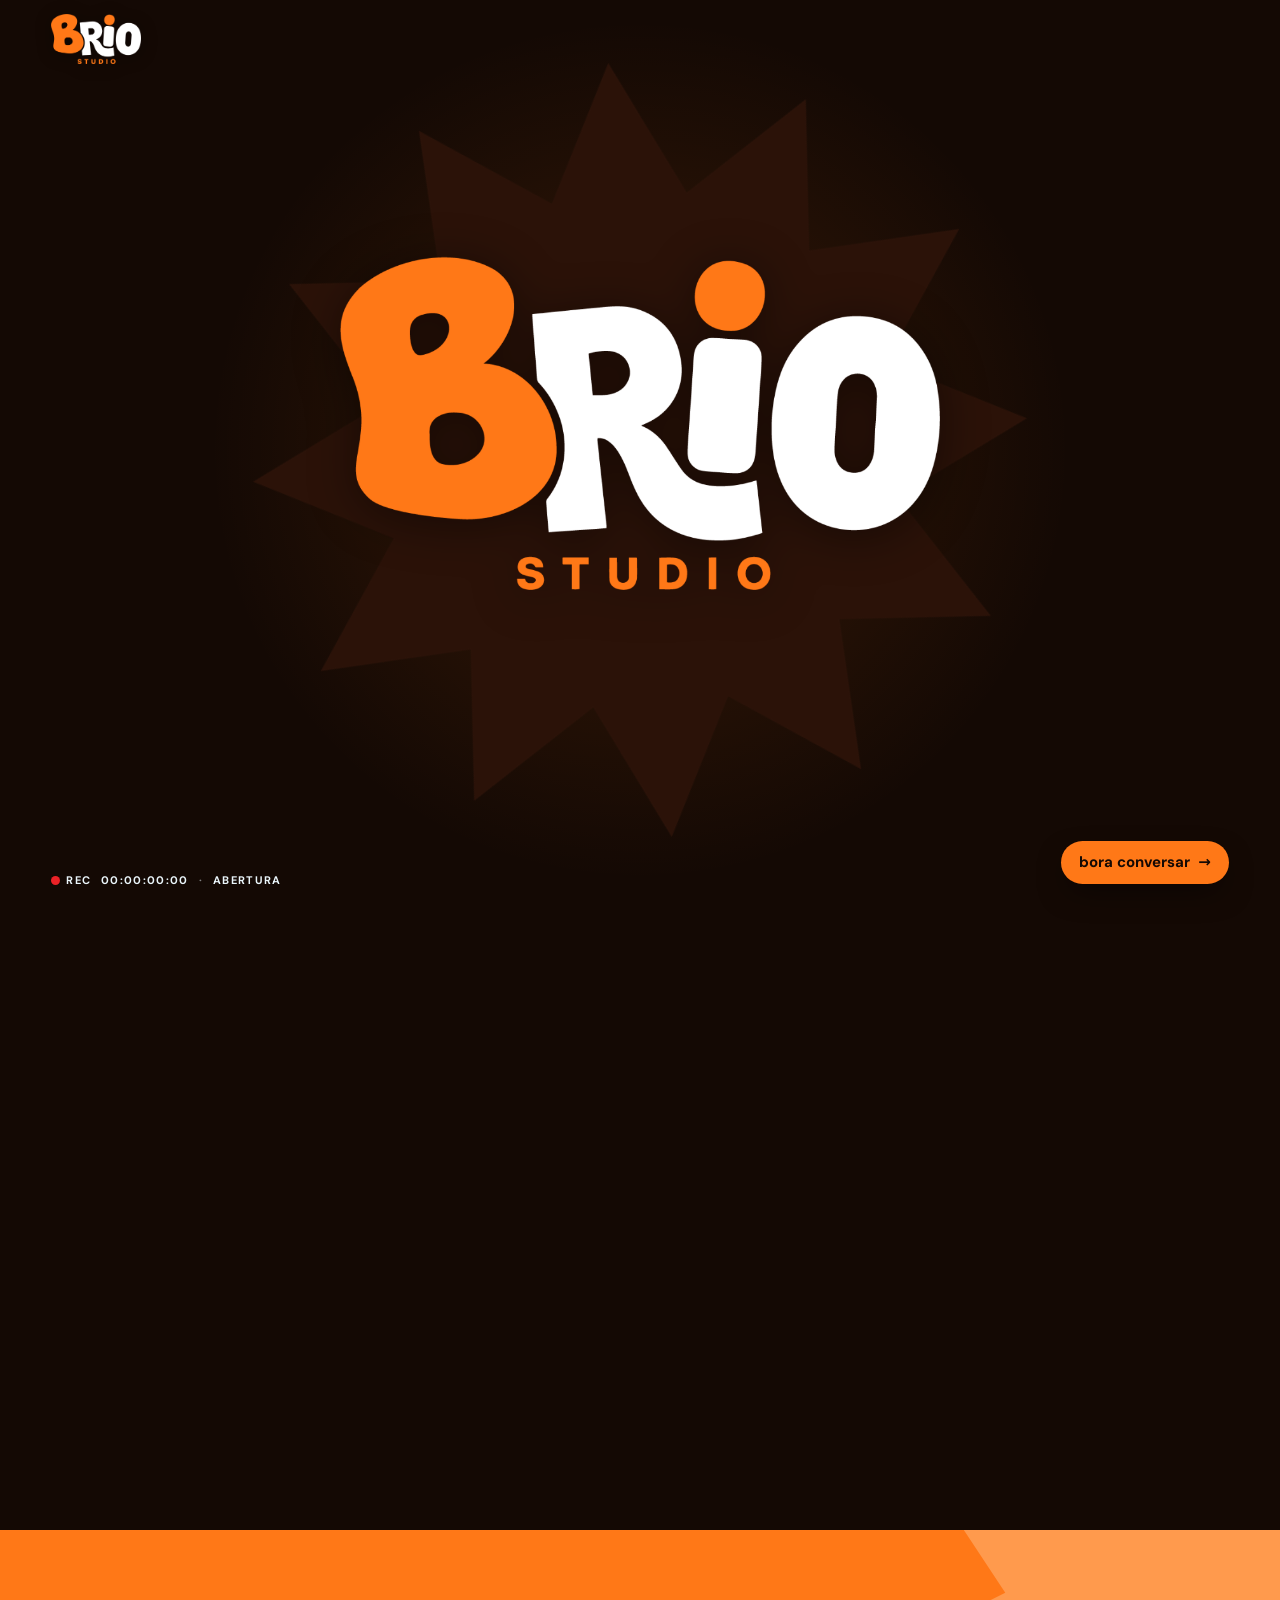
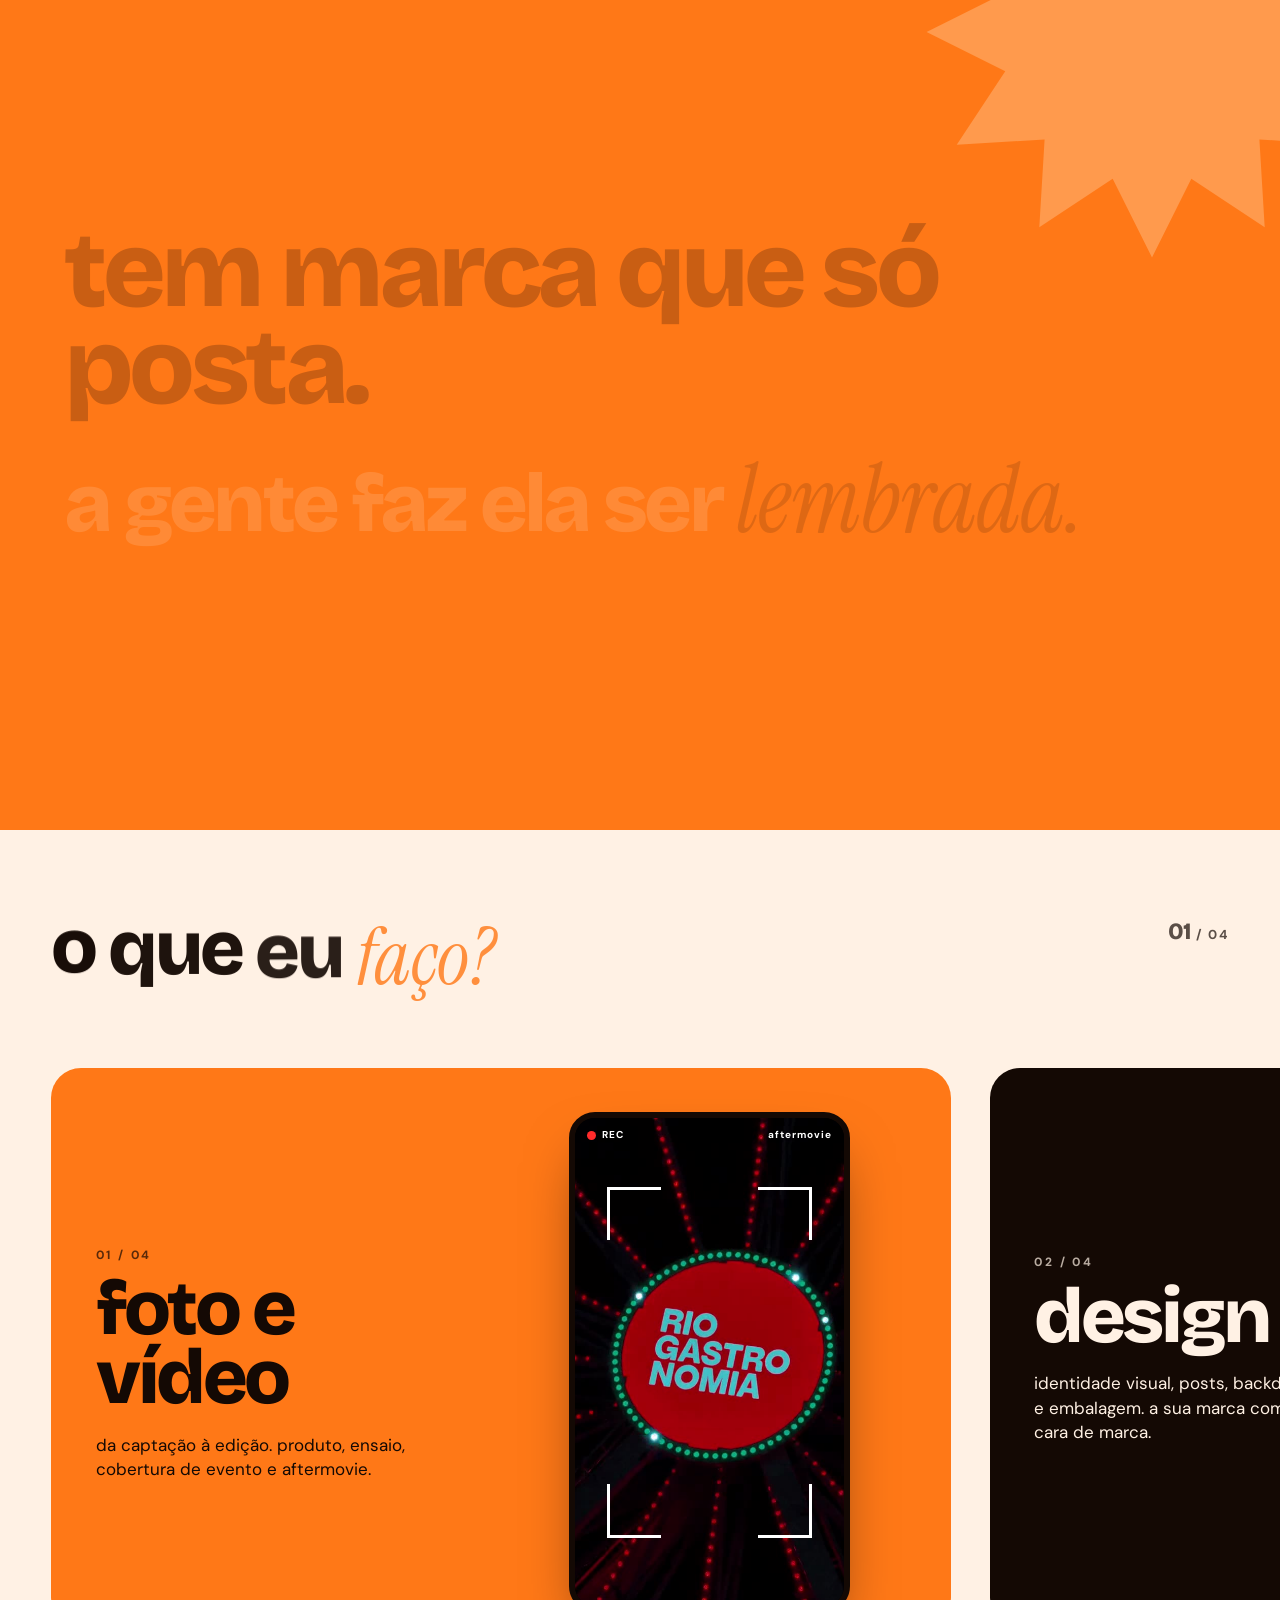
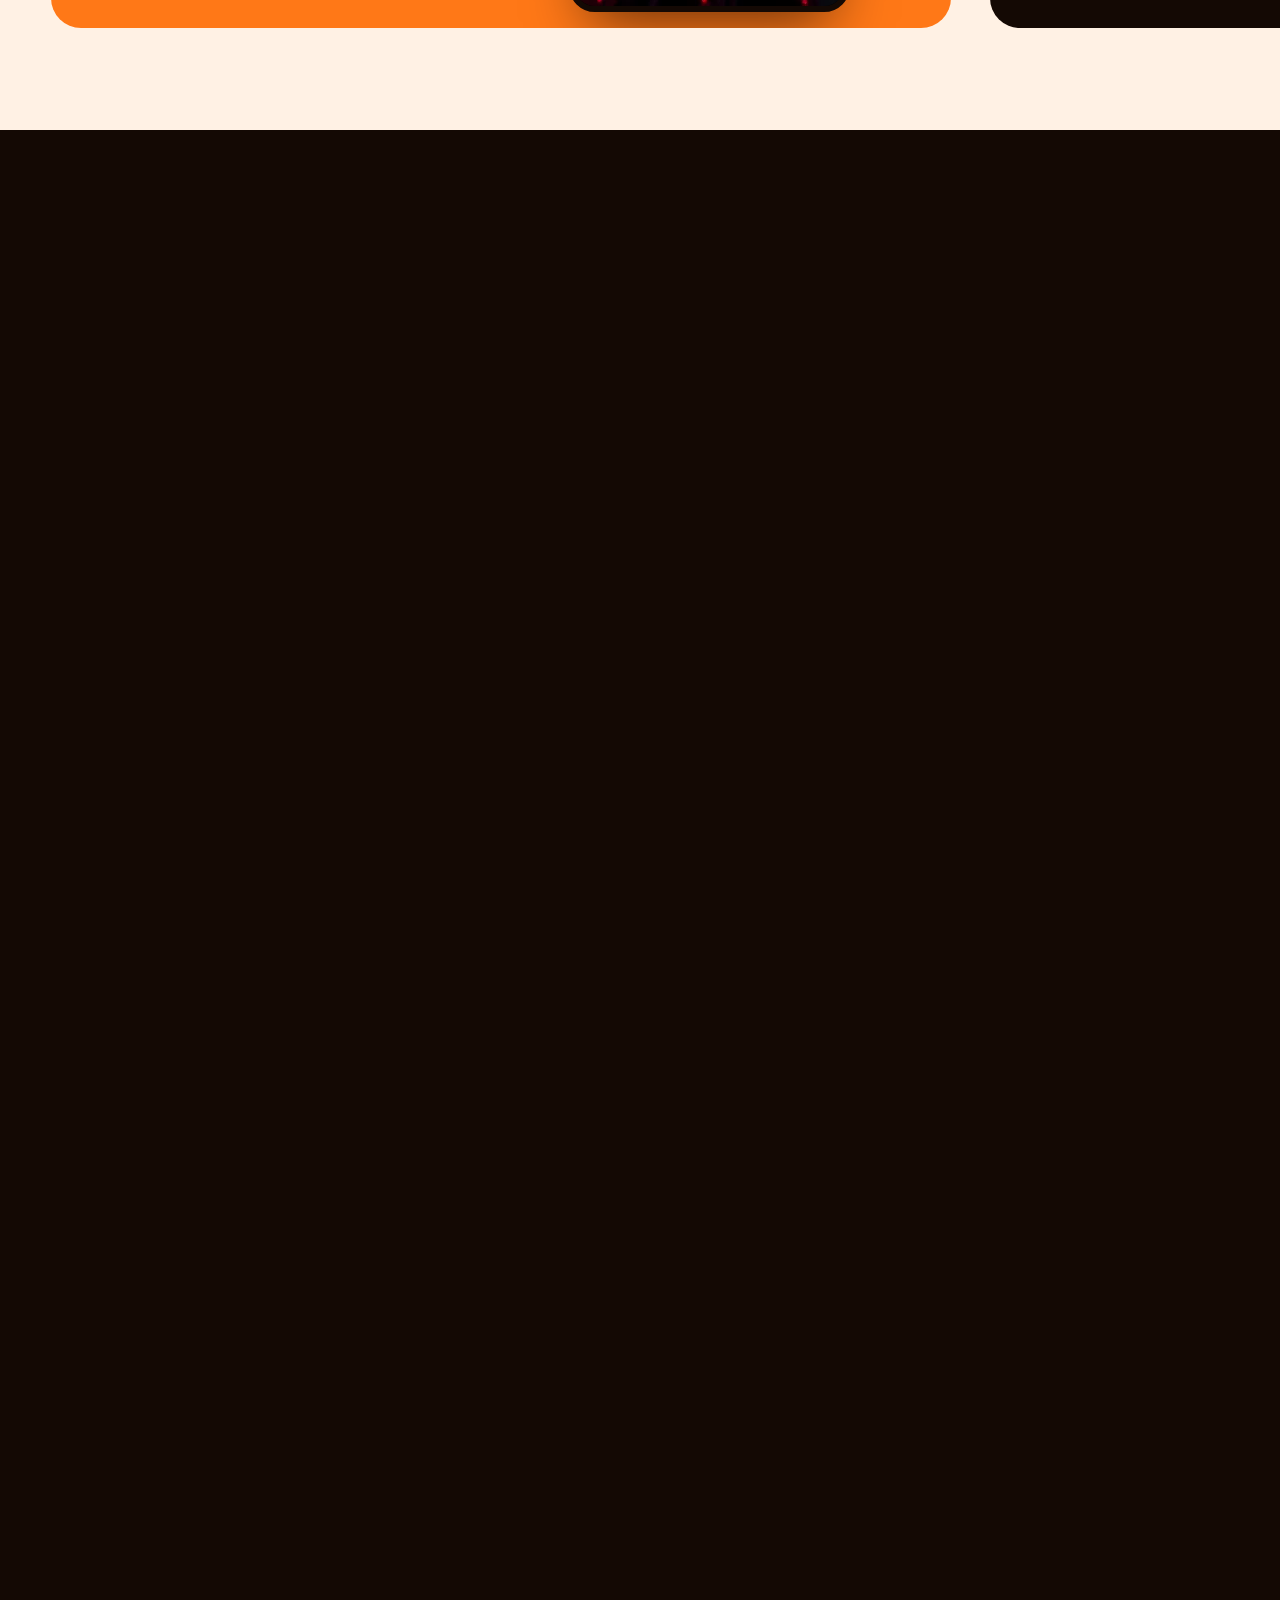
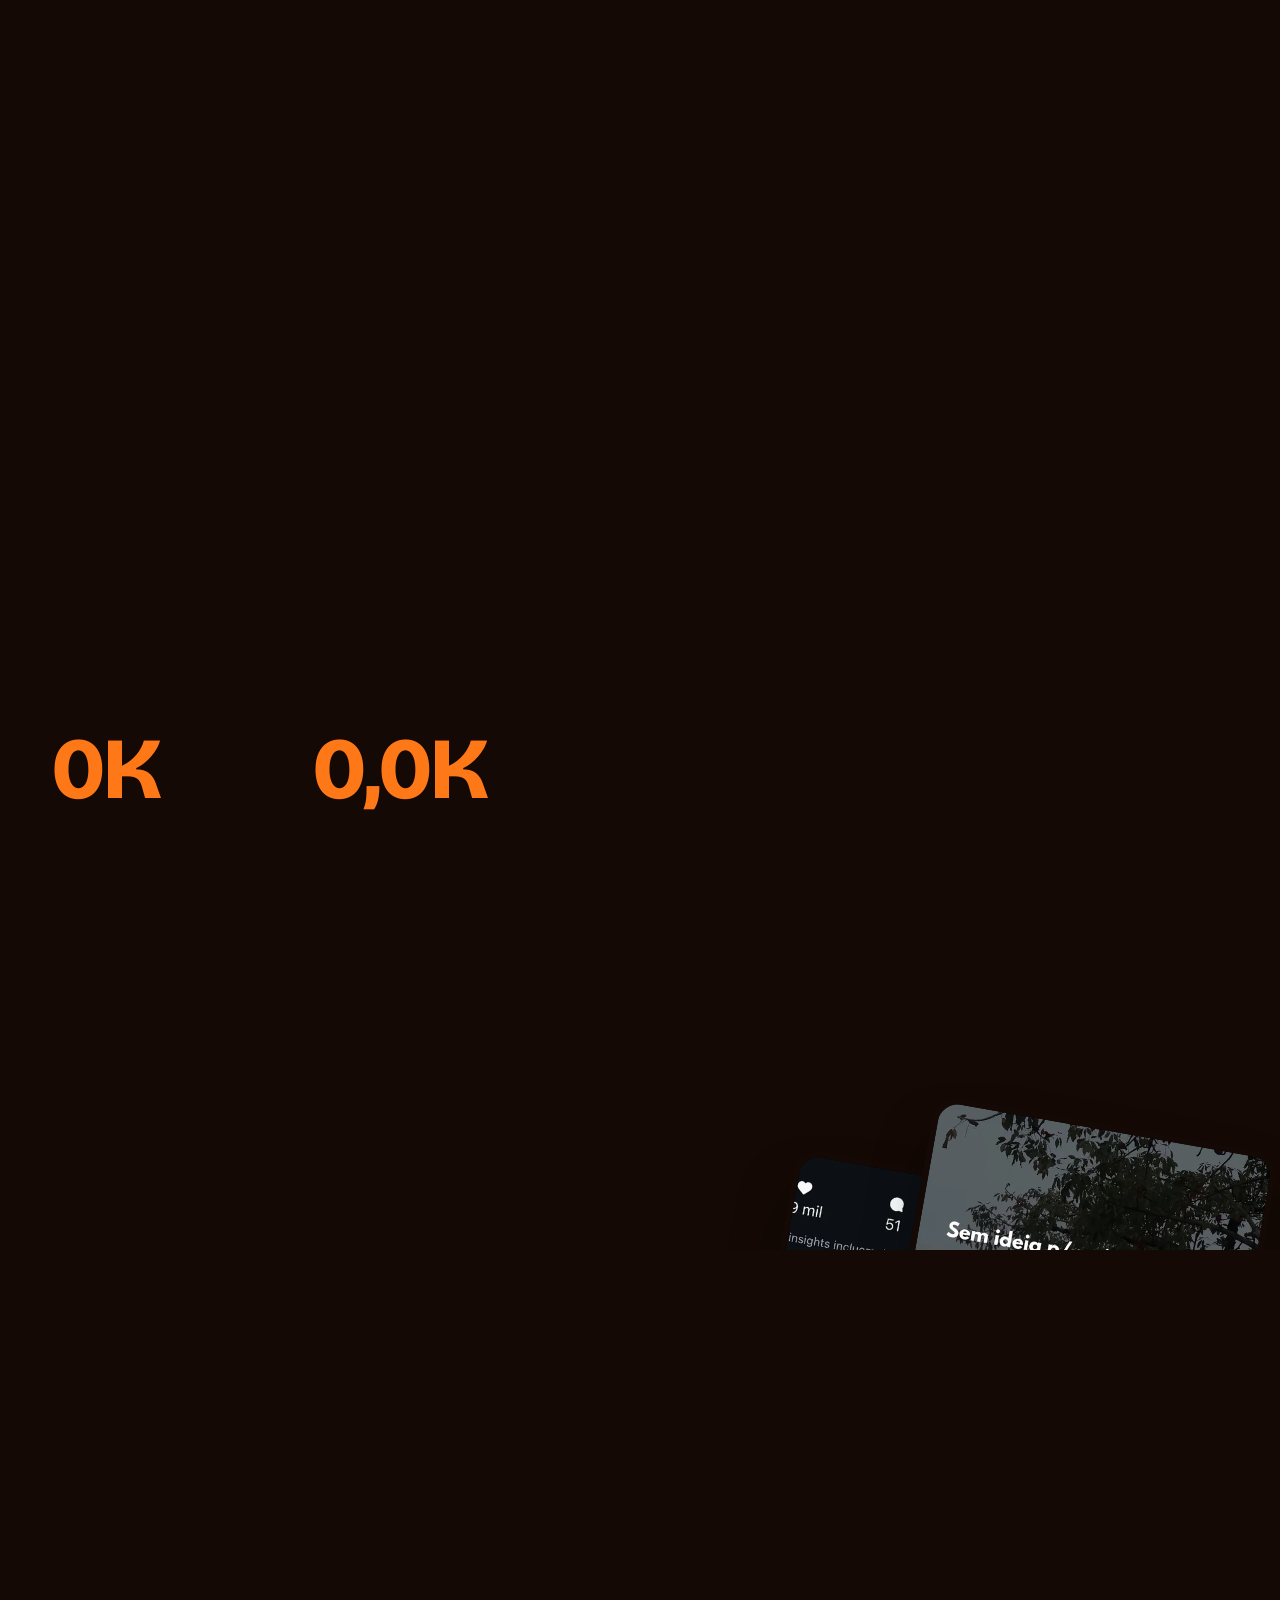
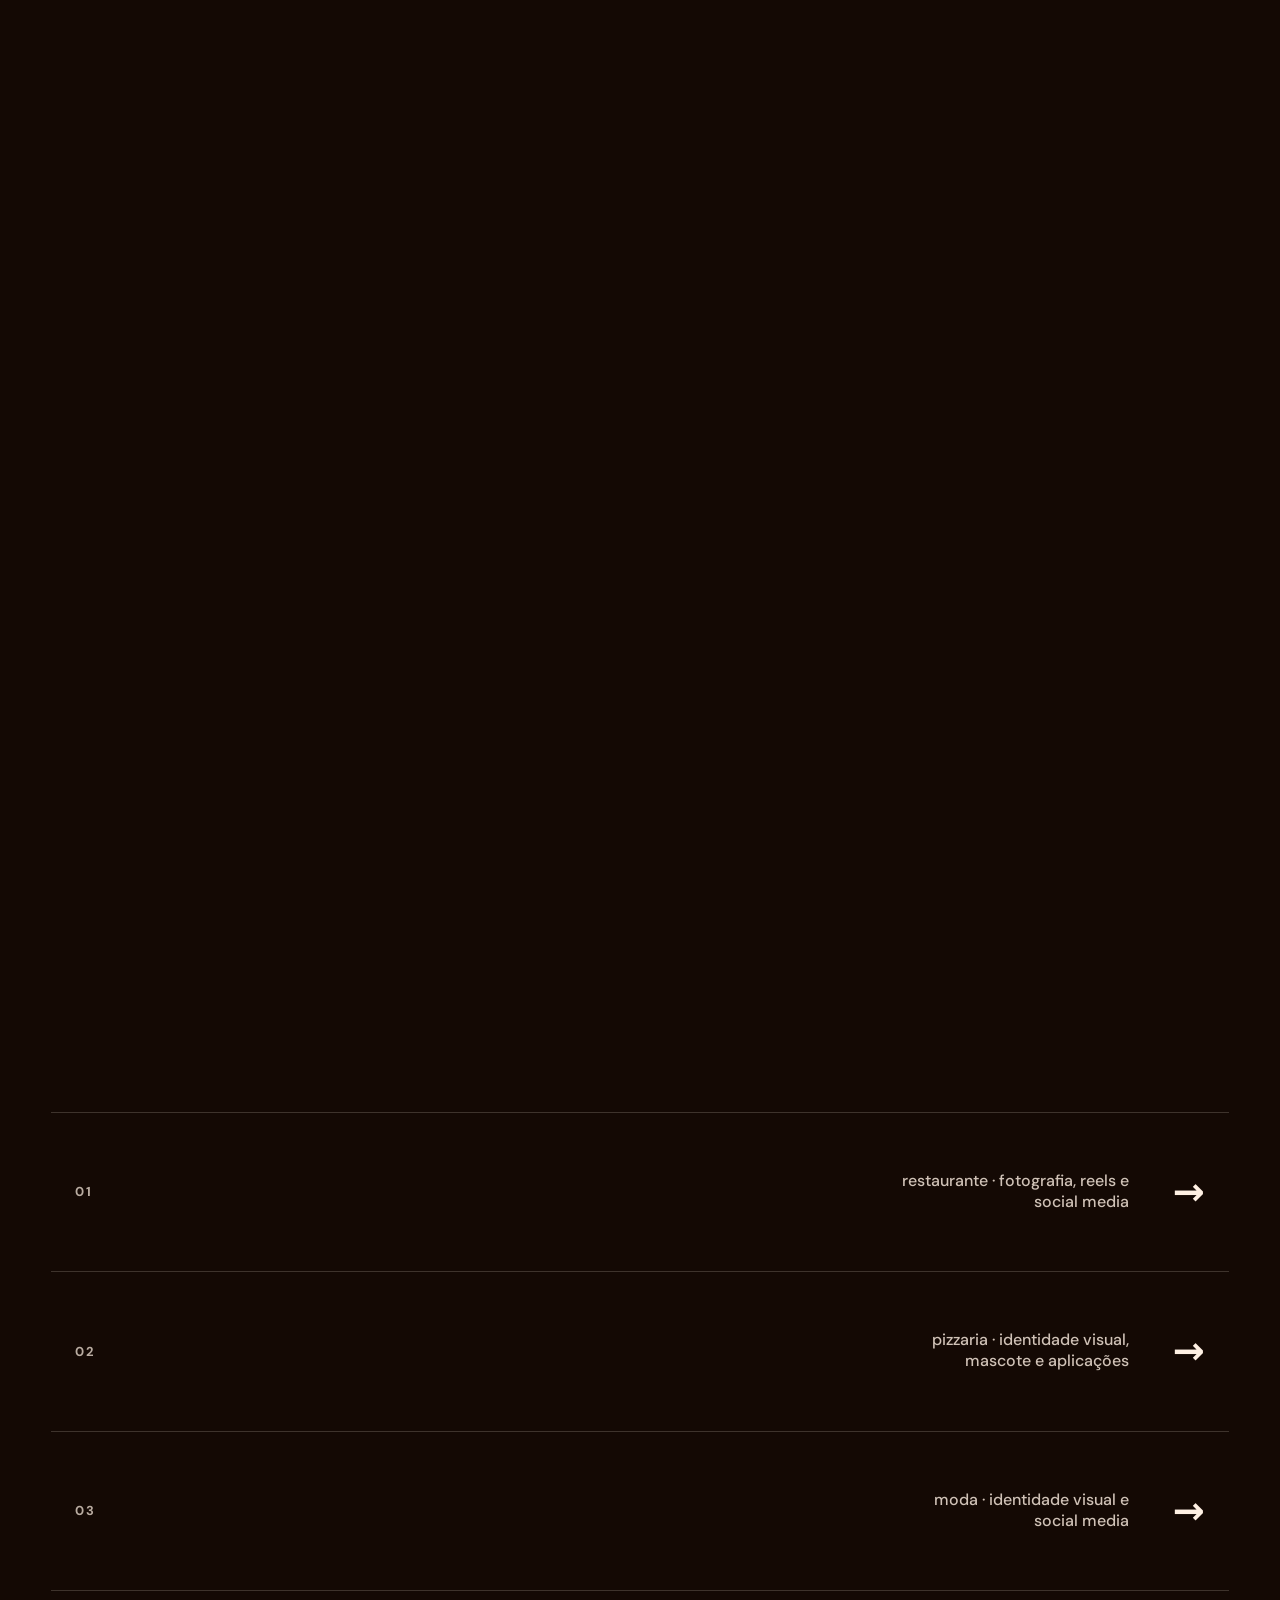
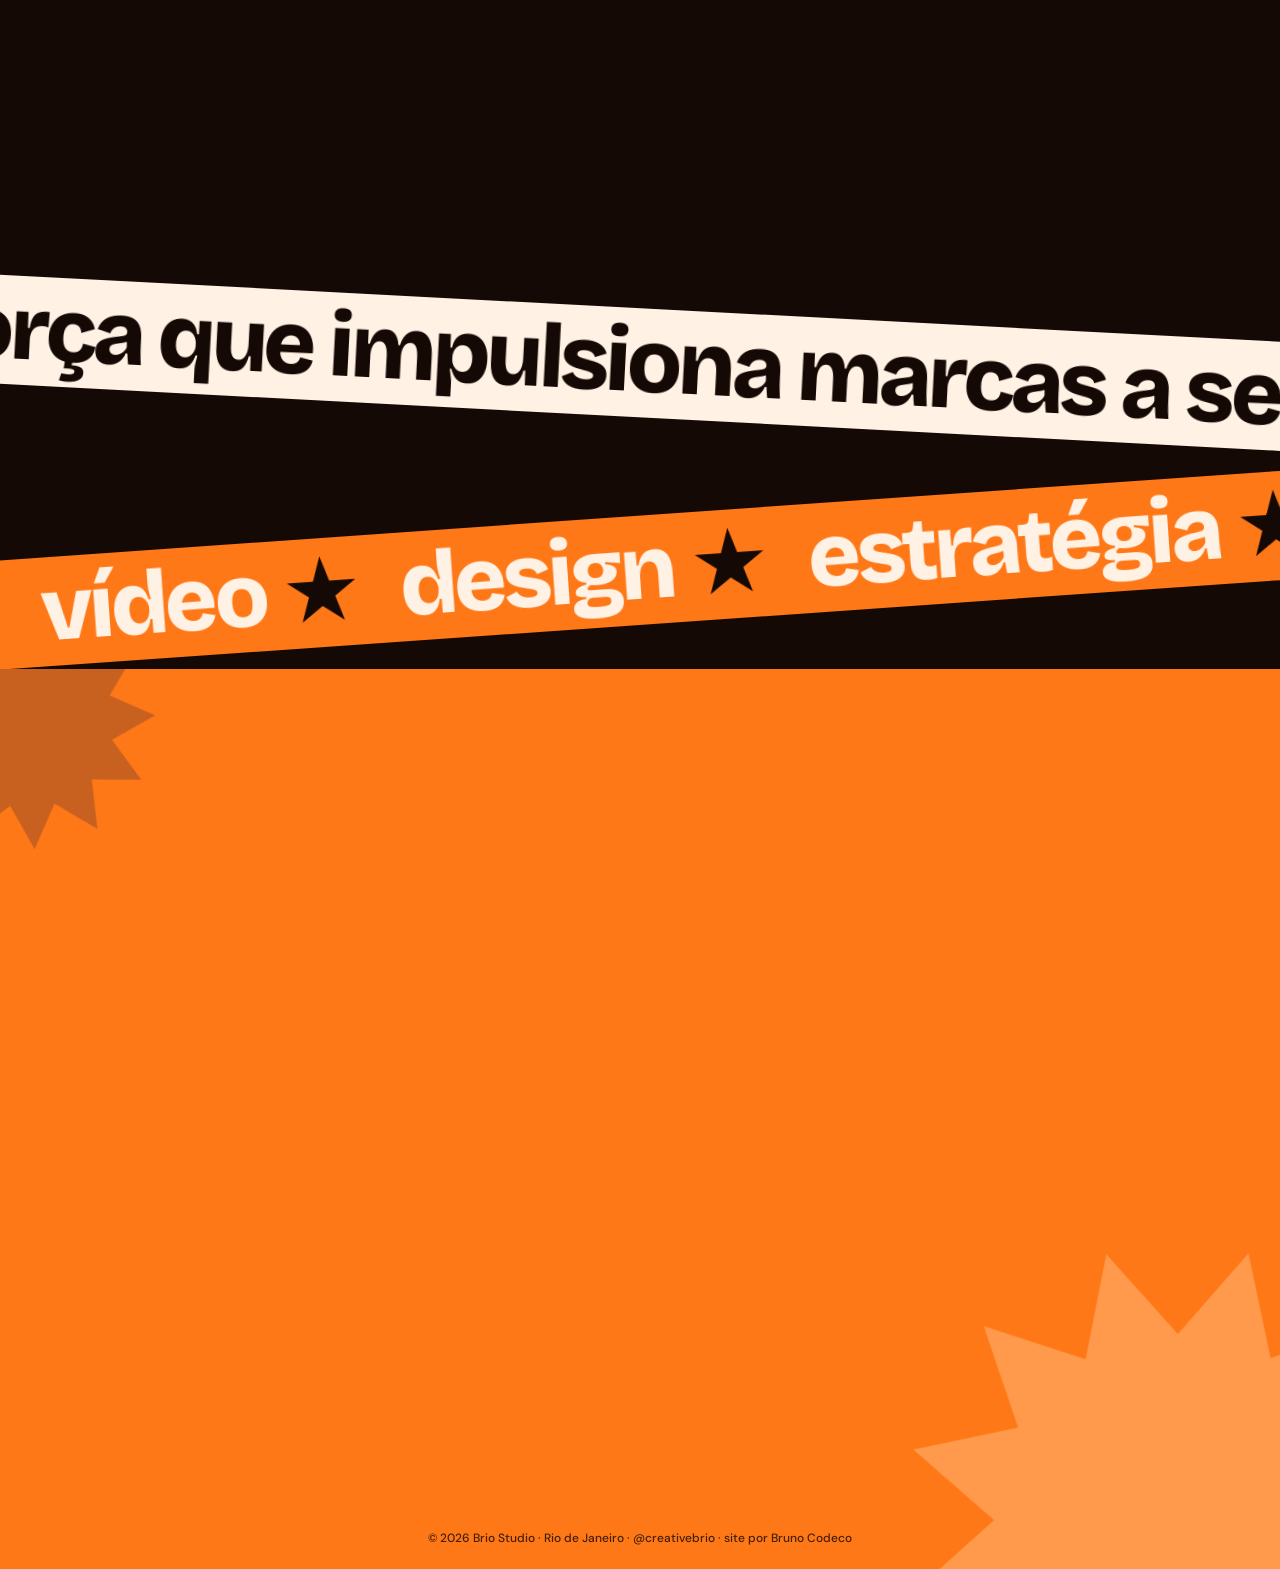
==== commit 474d0fc3: "consertando animação seção 2" ====
--- a/index.html
+++ b/index.html
@@ -53,7 +53,7 @@
   </div>
 </section>
 
-<section class="scene" id="manifesto" data-label="manifesto" style="--len:200">
+<section class="scene" id="manifesto" data-label="manifesto" style="--len:100">
   <div class="stage">
     <svg class="mf-star" data-mf-star viewBox="-100 -100 200 200" aria-hidden="true"><polygon data-star/></svg>
     <div class="mf-text">
